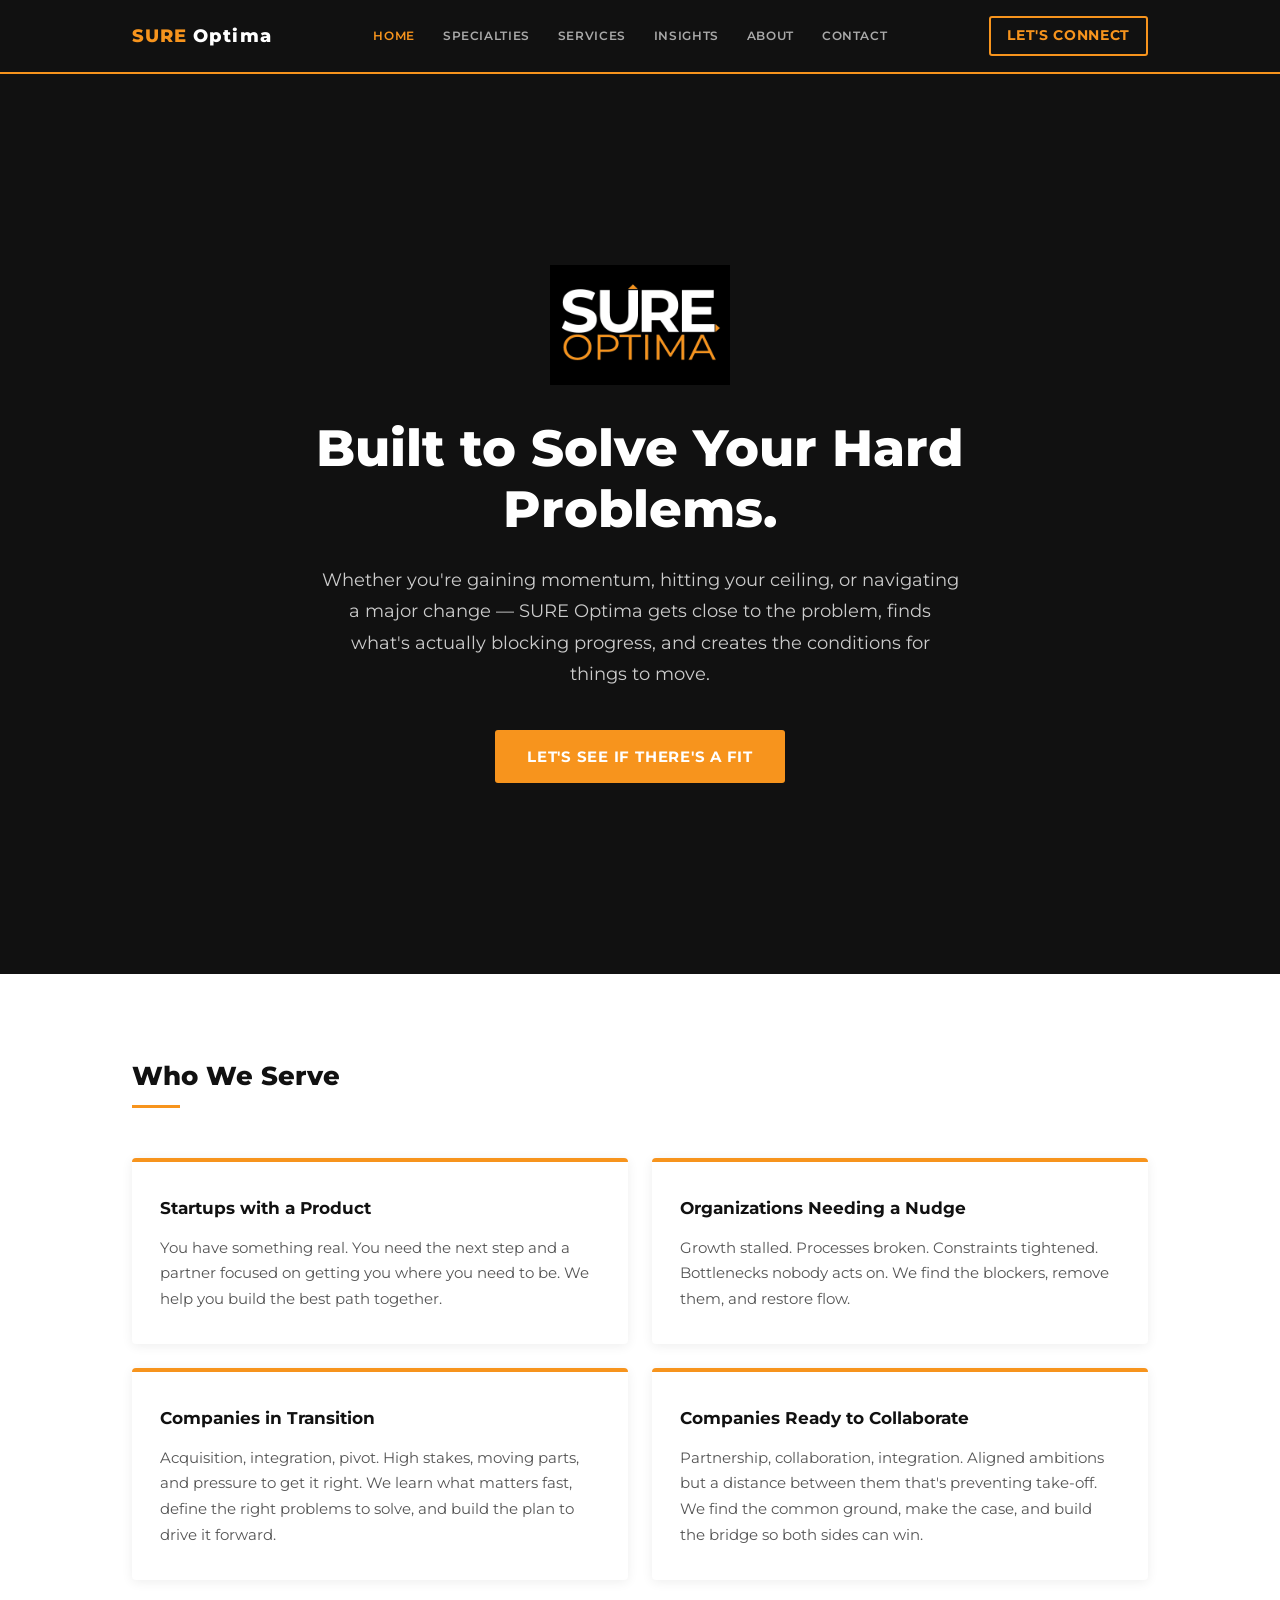
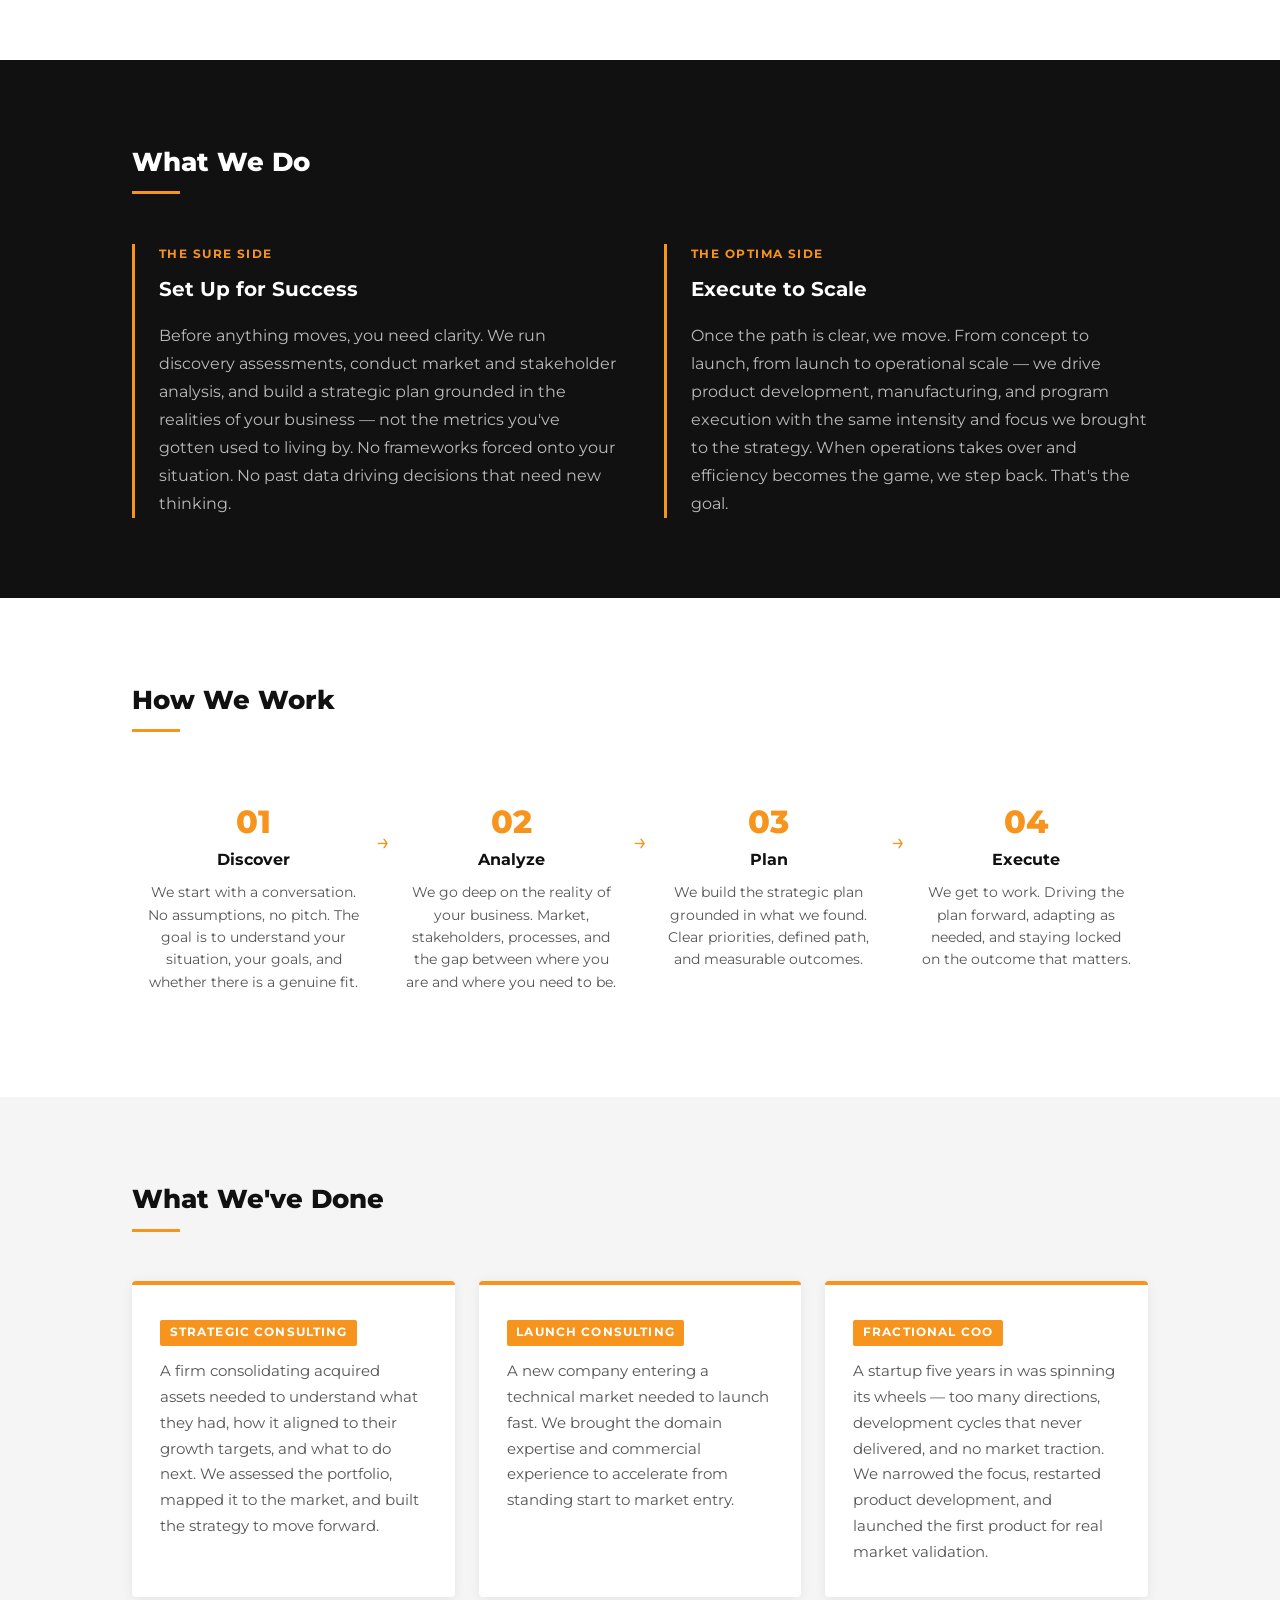
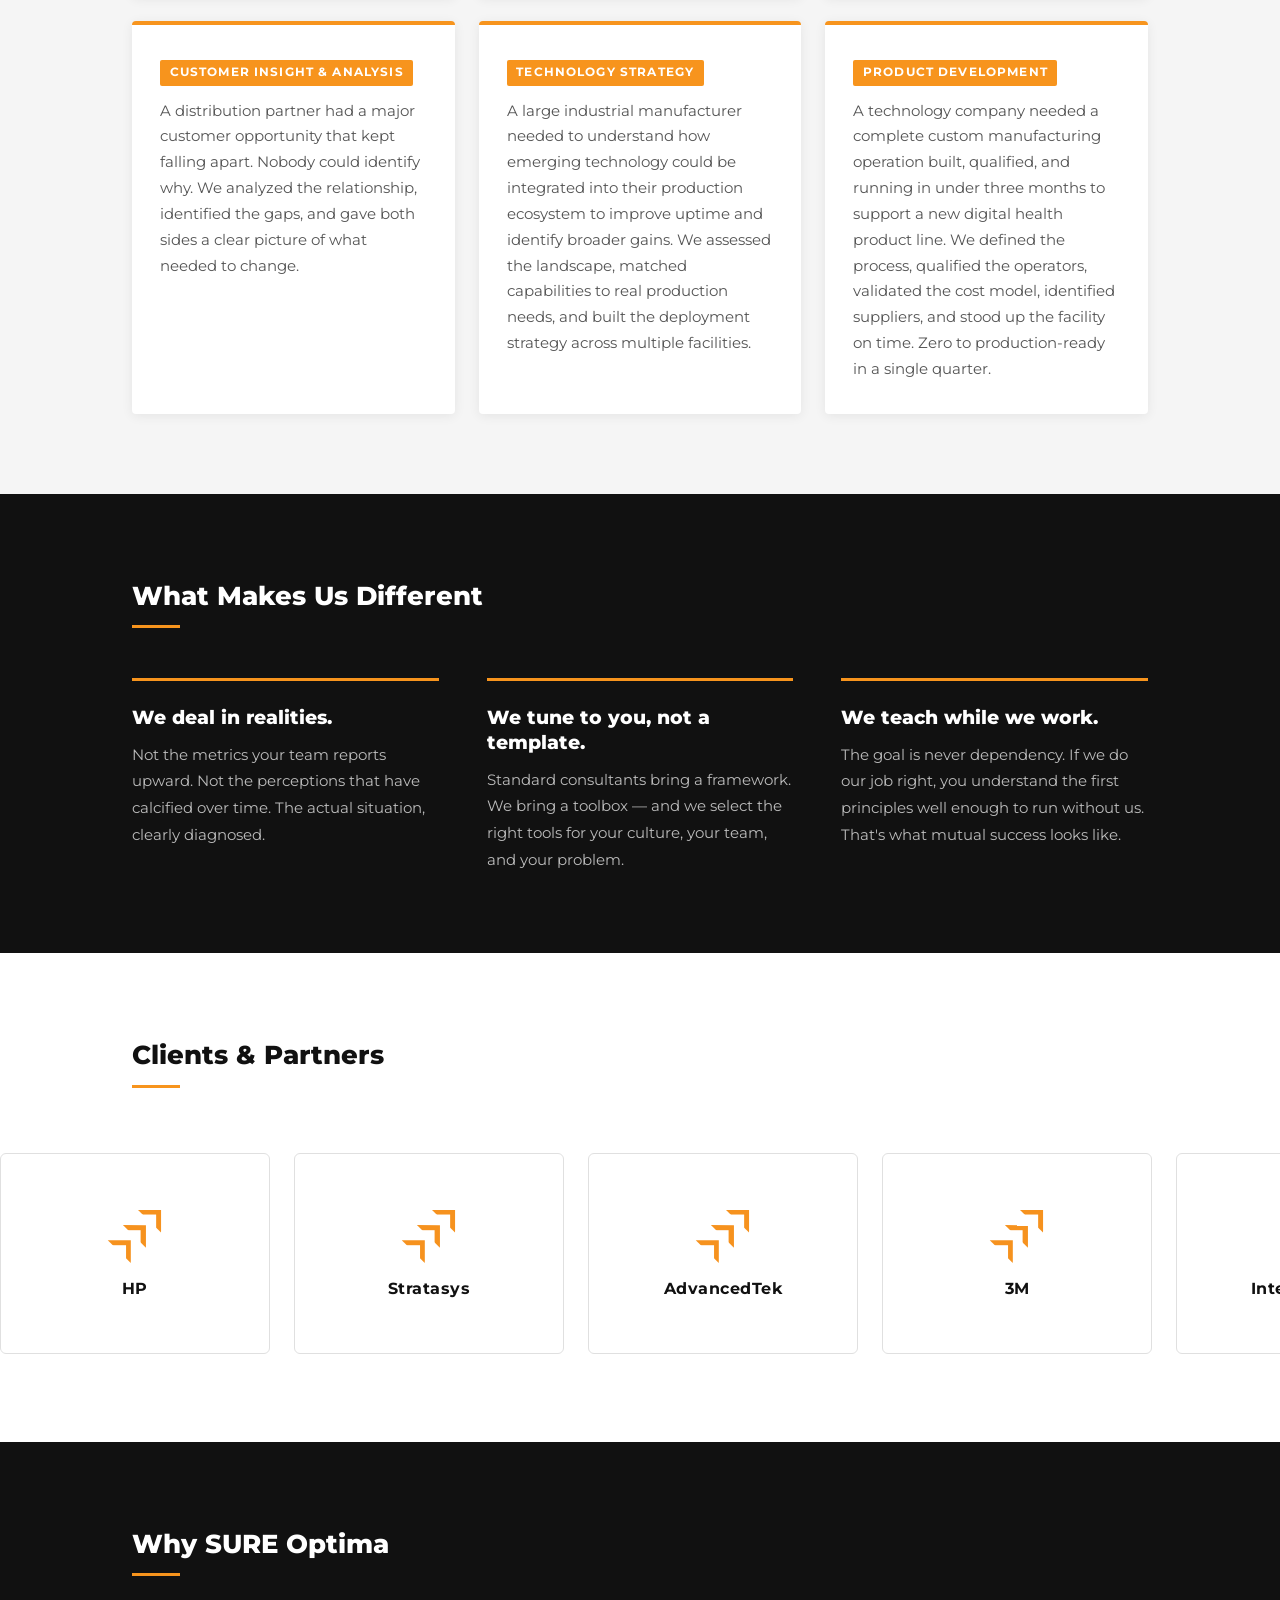
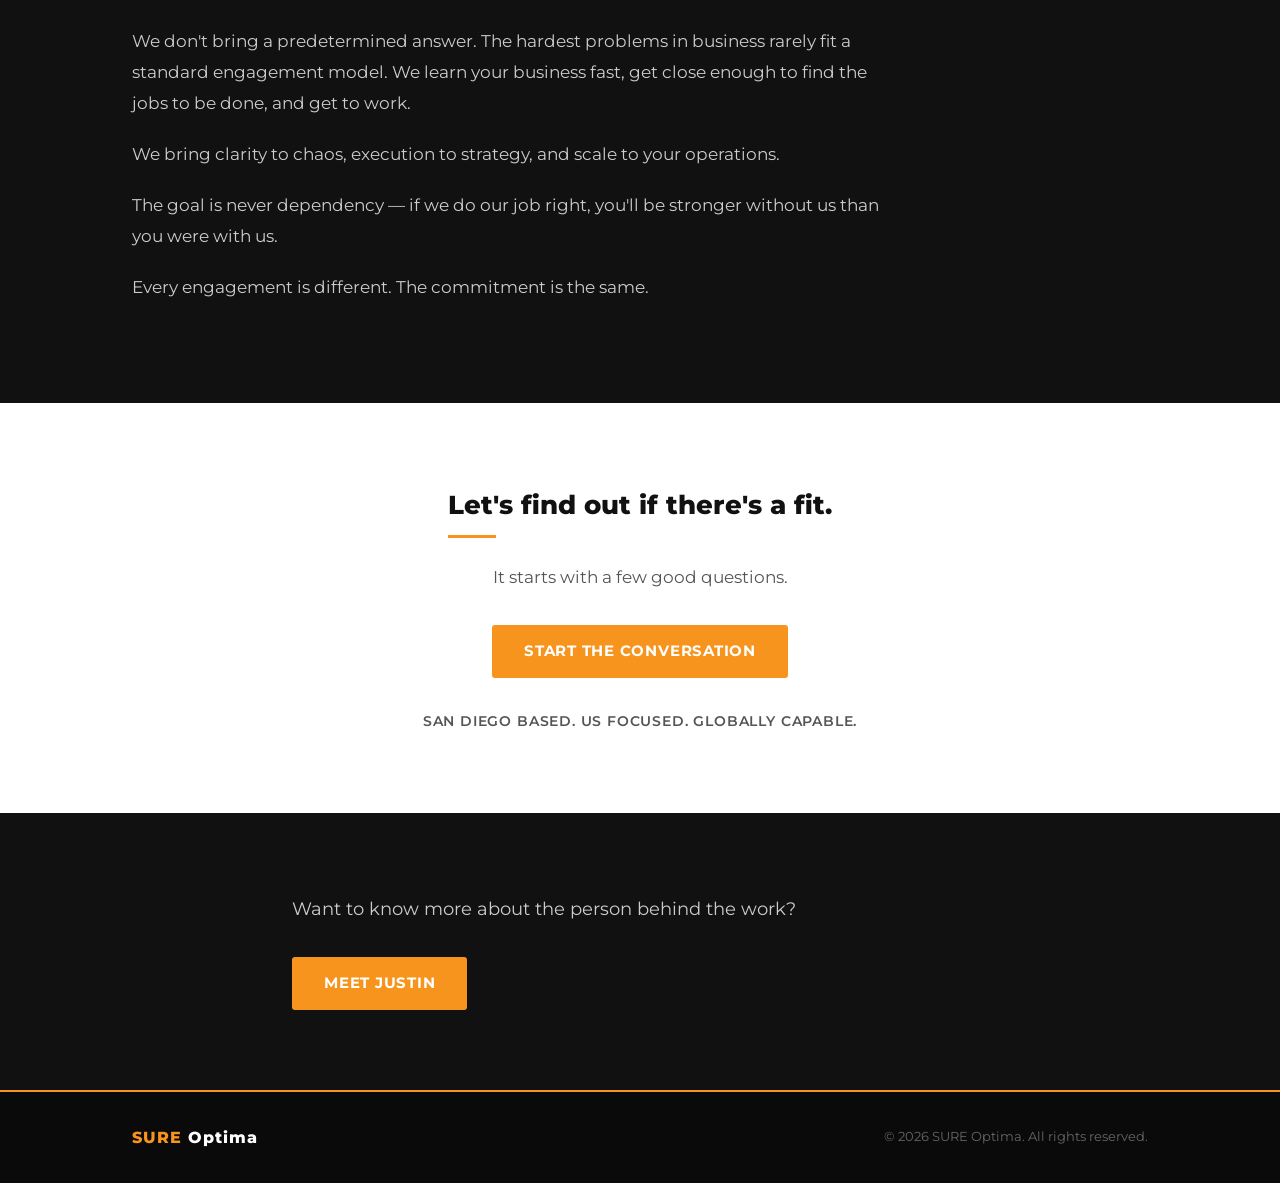
==== index.html @ fd70854a "Rebuild homepage with new nine section structure. Co-Authored-By: Claude Sonnet 4.6 <noreply@anthrop" ====
<!DOCTYPE html>
<html lang="en">
<head>
  <meta charset="UTF-8">
  <meta name="viewport" content="width=device-width, initial-scale=1.0">
  <title>SURE Optima | Product Development, Manufacturing, Technology &amp; Commercialization Consultant — San Diego</title>
  <meta name="description" content="SURE Optima partners with startups, growing businesses, and companies in transition to move from clarity to execution and from execution to scale. San Diego based, globally capable.">
  <link rel="canonical" href="https://sureoptima.com/">
  <meta property="og:title" content="SURE Optima | Product Development, Manufacturing, Technology &amp; Commercialization Consultant — San Diego">
  <meta property="og:description" content="SURE Optima partners with startups, growing businesses, and companies in transition to move from clarity to execution and from execution to scale. San Diego based, globally capable.">
  <meta property="og:image" content="https://sureoptima.com/SURE_Optima_Logo_Black_Background_2x3.png">
  <meta property="og:image:width" content="900">
  <meta property="og:image:height" content="675">
  <meta property="og:type" content="website">
  <meta property="og:url" content="https://sureoptima.com/">
  <meta property="og:site_name" content="SURE Optima">
  <link rel="preconnect" href="https://fonts.googleapis.com">
  <link rel="preconnect" href="https://fonts.gstatic.com" crossorigin>
  <link href="https://fonts.googleapis.com/css2?family=Montserrat:ital,wght@0,400;0,600;0,700;0,800;1,400&display=swap" rel="stylesheet">
  <link rel="stylesheet" href="styles.css">
  <script type="application/ld+json">
  {
    "@context": "https://schema.org",
    "@type": "LocalBusiness",
    "name": "SURE Optima",
    "description": "Product Development, Manufacturing, Technology, and Commercialization Consultant",
    "url": "https://sureoptima.com",
    "address": {
      "@type": "PostalAddress",
      "addressLocality": "San Diego",
      "addressRegion": "CA",
      "addressCountry": "US"
    },
    "founder": {
      "@type": "Person",
      "name": "Justin Swartz"
    },
    "areaServed": "United States"
  }
  </script>
</head>
<body>

  <!-- Nav -->
  <nav>
    <div class="nav-inner">
      <a href="index.html" class="nav-brand"><span class="brand-sure">SURE</span> Optima</a>
      <div class="nav-links">
        <a href="index.html" class="nav-link active">Home</a>
        <a href="specialties.html" class="nav-link">Specialties</a>
        <a href="services.html" class="nav-link">Services</a>
        <a href="insights.html" class="nav-link">Insights</a>
        <a href="about.html" class="nav-link">About</a>
        <a href="contact.html" class="nav-link">Contact</a>
      </div>
      <a href="contact.html" class="nav-cta">Let's Connect</a>
    </div>
  </nav>

  <!-- §1 Hero -->
  <section class="hero">
    <div class="container hero-inner">
      <img src="SURE_Optima_Logo_Black_Background_2x3.png" alt="SURE Optima" class="hero-logo">
      <h1>Built to Solve Your Hard Problems.</h1>
      <p class="hero-sub">Whether you're gaining momentum, hitting your ceiling, or navigating a major change — SURE Optima gets close to the problem, finds what's actually blocking progress, and creates the conditions for things to move.</p>
      <a href="contact.html" class="btn">Let's See If There's a Fit</a>
    </div>
  </section>

  <main>

    <!-- §2 Who We Serve -->
    <section id="who-we-serve" class="section-white">
      <div class="container">
        <h2 class="section-title">Who We Serve</h2>
        <div class="cards">

          <div class="card">
            <h3>Startups with a Product</h3>
            <p>You have something real. You need the next step and a partner focused on getting you where you need to be. We help you build the best path together.</p>
          </div>

          <div class="card">
            <h3>Organizations Needing a Nudge</h3>
            <p>Growth stalled. Processes broken. Constraints tightened. Bottlenecks nobody acts on. We find the blockers, remove them, and restore flow.</p>
          </div>

          <div class="card">
            <h3>Companies in Transition</h3>
            <p>Acquisition, integration, pivot. High stakes, moving parts, and pressure to get it right. We learn what matters fast, define the right problems to solve, and build the plan to drive it forward.</p>
          </div>

          <div class="card">
            <h3>Companies Ready to Collaborate</h3>
            <p>Partnership, collaboration, integration. Aligned ambitions but a distance between them that's preventing take-off. We find the common ground, make the case, and build the bridge so both sides can win.</p>
          </div>

        </div>
      </div>
    </section>

    <!-- §3 What We Do -->
    <section id="what-we-do" class="section-dark">
      <div class="container">
        <h2 class="section-title light">What We Do</h2>
        <div class="two-col">

          <div class="what-block">
            <span class="what-label">The SURE Side</span>
            <h3>Set Up for Success</h3>
            <p>Before anything moves, you need clarity. We run discovery assessments, conduct market and stakeholder analysis, and build a strategic plan grounded in the realities of your business — not the metrics you've gotten used to living by. No frameworks forced onto your situation. No past data driving decisions that need new thinking.</p>
          </div>

          <div class="what-block">
            <span class="what-label">The Optima Side</span>
            <h3>Execute to Scale</h3>
            <p>Once the path is clear, we move. From concept to launch, from launch to operational scale — we drive product development, manufacturing, and program execution with the same intensity and focus we brought to the strategy. When operations takes over and efficiency becomes the game, we step back. That's the goal.</p>
          </div>

        </div>
      </div>
    </section>

    <!-- §4 How We Work -->
    <section id="how-we-work" class="section-white">
      <div class="container">
        <h2 class="section-title">How We Work</h2>
        <div class="steps">

          <div class="step">
            <div class="step-number">01</div>
            <h3>Discover</h3>
            <p>We start with a conversation. No assumptions, no pitch. The goal is to understand your situation, your goals, and whether there is a genuine fit.</p>
          </div>

          <div class="step-arrow">&#8594;</div>

          <div class="step">
            <div class="step-number">02</div>
            <h3>Analyze</h3>
            <p>We go deep on the reality of your business. Market, stakeholders, processes, and the gap between where you are and where you need to be.</p>
          </div>

          <div class="step-arrow">&#8594;</div>

          <div class="step">
            <div class="step-number">03</div>
            <h3>Plan</h3>
            <p>We build the strategic plan grounded in what we found. Clear priorities, defined path, and measurable outcomes.</p>
          </div>

          <div class="step-arrow">&#8594;</div>

          <div class="step">
            <div class="step-number">04</div>
            <h3>Execute</h3>
            <p>We get to work. Driving the plan forward, adapting as needed, and staying locked on the outcome that matters.</p>
          </div>

        </div>
      </div>
    </section>

    <!-- §5 What We've Done -->
    <section id="what-weve-done" class="section-gray">
      <div class="container">
        <h2 class="section-title">What We've Done</h2>
        <div class="cards cards-3col">

          <div class="card">
            <span class="card-label">Strategic Consulting</span>
            <p>A firm consolidating acquired assets needed to understand what they had, how it aligned to their growth targets, and what to do next. We assessed the portfolio, mapped it to the market, and built the strategy to move forward.</p>
          </div>

          <div class="card">
            <span class="card-label">Launch Consulting</span>
            <p>A new company entering a technical market needed to launch fast. We brought the domain expertise and commercial experience to accelerate from standing start to market entry.</p>
          </div>

          <div class="card">
            <span class="card-label">Fractional COO</span>
            <p>A startup five years in was spinning its wheels — too many directions, development cycles that never delivered, and no market traction. We narrowed the focus, restarted product development, and launched the first product for real market validation.</p>
          </div>

          <div class="card">
            <span class="card-label">Customer Insight &amp; Analysis</span>
            <p>A distribution partner had a major customer opportunity that kept falling apart. Nobody could identify why. We analyzed the relationship, identified the gaps, and gave both sides a clear picture of what needed to change.</p>
          </div>

          <div class="card">
            <span class="card-label">Technology Strategy</span>
            <p>A large industrial manufacturer needed to understand how emerging technology could be integrated into their production ecosystem to improve uptime and identify broader gains. We assessed the landscape, matched capabilities to real production needs, and built the deployment strategy across multiple facilities.</p>
          </div>

          <div class="card">
            <span class="card-label">Product Development</span>
            <p>A technology company needed a complete custom manufacturing operation built, qualified, and running in under three months to support a new digital health product line. We defined the process, qualified the operators, validated the cost model, identified suppliers, and stood up the facility on time. Zero to production-ready in a single quarter.</p>
          </div>

        </div>
      </div>
    </section>

    <!-- §6 What Makes Us Different -->
    <section id="different" class="section-dark">
      <div class="container">
        <h2 class="section-title light">What Makes Us Different</h2>
        <div class="diff-blocks">

          <div class="diff-block">
            <h3>We deal in realities.</h3>
            <p>Not the metrics your team reports upward. Not the perceptions that have calcified over time. The actual situation, clearly diagnosed.</p>
          </div>

          <div class="diff-block">
            <h3>We tune to you, not a template.</h3>
            <p>Standard consultants bring a framework. We bring a toolbox — and we select the right tools for your culture, your team, and your problem.</p>
          </div>

          <div class="diff-block">
            <h3>We teach while we work.</h3>
            <p>The goal is never dependency. If we do our job right, you understand the first principles well enough to run without us. That's what mutual success looks like.</p>
          </div>

        </div>
      </div>
    </section>

    <!-- §7 Clients & Partners -->
    <section id="clients" class="section-white">
      <div class="container">
        <h2 class="section-title">Clients &amp; Partners</h2>
      </div>
      <div class="carousel-wrapper">
        <div class="carousel-track">

          <!-- Set 1 -->
          <div class="carousel-card">
            <img src="arrows.svg" alt="SURE Optima Chevron Icon Mark" class="carousel-arrows">
            <span class="carousel-name">HP</span>
          </div>
          <div class="carousel-card">
            <img src="arrows.svg" alt="SURE Optima Chevron Icon Mark" class="carousel-arrows">
            <span class="carousel-name">Stratasys</span>
          </div>
          <div class="carousel-card">
            <img src="arrows.svg" alt="SURE Optima Chevron Icon Mark" class="carousel-arrows">
            <span class="carousel-name">AdvancedTek</span>
          </div>
          <div class="carousel-card">
            <img src="arrows.svg" alt="SURE Optima Chevron Icon Mark" class="carousel-arrows">
            <span class="carousel-name">3M</span>
          </div>
          <div class="carousel-card">
            <img src="arrows.svg" alt="SURE Optima Chevron Icon Mark" class="carousel-arrows">
            <span class="carousel-name">Intek Plastics</span>
          </div>
          <div class="carousel-card">
            <img src="arrows.svg" alt="SURE Optima Chevron Icon Mark" class="carousel-arrows">
            <span class="carousel-name">Pipebell Fitness</span>
          </div>
          <div class="carousel-card">
            <img src="arrows.svg" alt="SURE Optima Chevron Icon Mark" class="carousel-arrows">
            <span class="carousel-name">Eastern Additive Solutions</span>
          </div>
          <div class="carousel-card">
            <img src="arrows.svg" alt="SURE Optima Chevron Icon Mark" class="carousel-arrows">
            <span class="carousel-name">Icarus Medical</span>
          </div>
          <div class="carousel-card">
            <img src="arrows.svg" alt="SURE Optima Chevron Icon Mark" class="carousel-arrows">
            <span class="carousel-name">Obvious Innovations</span>
          </div>

          <!-- Set 2 — duplicate for seamless loop -->
          <div class="carousel-card">
            <img src="arrows.svg" alt="SURE Optima Chevron Icon Mark" class="carousel-arrows">
            <span class="carousel-name">HP</span>
          </div>
          <div class="carousel-card">
            <img src="arrows.svg" alt="SURE Optima Chevron Icon Mark" class="carousel-arrows">
            <span class="carousel-name">Stratasys</span>
          </div>
          <div class="carousel-card">
            <img src="arrows.svg" alt="SURE Optima Chevron Icon Mark" class="carousel-arrows">
            <span class="carousel-name">AdvancedTek</span>
          </div>
          <div class="carousel-card">
            <img src="arrows.svg" alt="SURE Optima Chevron Icon Mark" class="carousel-arrows">
            <span class="carousel-name">3M</span>
          </div>
          <div class="carousel-card">
            <img src="arrows.svg" alt="SURE Optima Chevron Icon Mark" class="carousel-arrows">
            <span class="carousel-name">Intek Plastics</span>
          </div>
          <div class="carousel-card">
            <img src="arrows.svg" alt="SURE Optima Chevron Icon Mark" class="carousel-arrows">
            <span class="carousel-name">Pipebell Fitness</span>
          </div>
          <div class="carousel-card">
            <img src="arrows.svg" alt="SURE Optima Chevron Icon Mark" class="carousel-arrows">
            <span class="carousel-name">Eastern Additive Solutions</span>
          </div>
          <div class="carousel-card">
            <img src="arrows.svg" alt="SURE Optima Chevron Icon Mark" class="carousel-arrows">
            <span class="carousel-name">Icarus Medical</span>
          </div>
          <div class="carousel-card">
            <img src="arrows.svg" alt="SURE Optima Chevron Icon Mark" class="carousel-arrows">
            <span class="carousel-name">Obvious Innovations</span>
          </div>

        </div>
      </div>
    </section>

    <!-- §8 Why SURE Optima -->
    <section class="section-dark">
      <div class="container">
        <div class="about-inner">
          <h2 class="section-title light">Why SURE Optima</h2>
          <div class="why-body">
            <p>We don't bring a predetermined answer. The hardest problems in business rarely fit a standard engagement model. We learn your business fast, get close enough to find the jobs to be done, and get to work.</p>
            <p>We bring clarity to chaos, execution to strategy, and scale to your operations.</p>
            <p>The goal is never dependency — if we do our job right, you'll be stronger without us than you were with us.</p>
            <p>Every engagement is different. The commitment is the same.</p>
          </div>
        </div>
      </div>
    </section>

    <!-- §9 Let's See If There's a Fit -->
    <section id="contact" class="section-white">
      <div class="container" style="text-align: center; max-width: 640px;">
        <h2 class="section-title" style="display: inline-block;">Let's find out if there's a fit.</h2>
        <p style="font-size: 1.05rem; color: var(--gray-text); margin-top: -1.5rem; margin-bottom: 2rem; line-height: 1.75;">It starts with a few good questions.</p>
        <a href="contact.html" class="btn">Start the Conversation</a>
        <p class="location-note" style="margin-top: 2rem;">San Diego based. US focused. Globally capable.</p>
      </div>
    </section>

    <!-- About Teaser -->
    <section class="section-about">
      <div class="container about-inner">
        <p class="about-teaser">Want to know more about the person behind the work?</p>
        <a href="about.html" class="btn">Meet Justin</a>
      </div>
    </section>

  </main>

  <!-- Footer -->
  <footer>
    <div class="container footer-inner">
      <span class="footer-brand"><span class="brand-sure">SURE</span> Optima</span>
      <p class="copyright">&copy; 2026 SURE Optima. All rights reserved.</p>
    </div>
  </footer>

</body>
</html>
---- styles.css ----
/* ── Reset & Base ── */

*, *::before, *::after {
  box-sizing: border-box;
  margin: 0;
  padding: 0;
}

:root {
  --orange: #f7941d;
  --black: #111111;
  --white: #ffffff;
  --gray-light: #f5f5f5;
  --gray-mid: #e0e0e0;
  --gray-text: #555555;
}

html {
  scroll-behavior: smooth;
}

body {
  font-family: "Montserrat", sans-serif;
  color: var(--black);
  background: var(--white);
  line-height: 1.7;
  font-size: 1rem;
}

.container {
  max-width: 1080px;
  margin: 0 auto;
  padding: 0 2rem;
}

/* ── Nav ── */

nav {
  position: sticky;
  top: 0;
  z-index: 100;
  background: var(--black);
  border-bottom: 2px solid var(--orange);
}

.nav-inner {
  max-width: 1080px;
  margin: 0 auto;
  padding: 1rem 2rem;
  display: flex;
  align-items: center;
  justify-content: space-between;
}

.nav-brand {
  color: var(--white);
  font-weight: 800;
  font-size: 1.1rem;
  letter-spacing: 0.06em;
  text-decoration: none;
}

.brand-sure {
  color: var(--orange);
}

.nav-links {
  display: flex;
  gap: 0.25rem;
  align-items: center;
}

.nav-link {
  color: #aaaaaa;
  font-size: 0.78rem;
  font-weight: 600;
  letter-spacing: 0.05em;
  text-decoration: none;
  text-transform: uppercase;
  padding: 0.4rem 0.75rem;
  border-radius: 3px;
  transition: color 0.2s;
}

.nav-link:hover,
.nav-link.active {
  color: var(--orange);
}

.nav-cta {
  color: var(--orange);
  font-weight: 700;
  font-size: 0.85rem;
  letter-spacing: 0.05em;
  text-decoration: none;
  text-transform: uppercase;
  border: 2px solid var(--orange);
  padding: 0.4rem 1rem;
  border-radius: 3px;
  transition: background 0.2s, color 0.2s;
}

.nav-cta:hover {
  background: var(--orange);
  color: var(--white);
}

/* ── Buttons ── */

.btn {
  display: inline-block;
  background: var(--orange);
  color: var(--white);
  font-family: "Montserrat", sans-serif;
  font-weight: 700;
  font-size: 0.95rem;
  letter-spacing: 0.05em;
  text-transform: uppercase;
  text-decoration: none;
  padding: 0.85rem 2rem;
  border: none;
  border-radius: 3px;
  cursor: pointer;
  transition: background 0.2s, transform 0.15s;
}

.btn:hover {
  background: #e07f10;
  transform: translateY(-1px);
}

/* ── Section helpers ── */

.section-title {
  font-size: 1.6rem;
  font-weight: 800;
  margin-bottom: 2.5rem;
  position: relative;
  padding-bottom: 0.6rem;
}

.section-title::after {
  content: "";
  display: block;
  width: 48px;
  height: 3px;
  background: var(--orange);
  margin-top: 0.5rem;
}

.section-title.light {
  color: var(--white);
}

.section-light {
  padding: 5rem 0;
  background: var(--white);
}

.section-light:nth-of-type(even) {
  background: var(--gray-light);
}

.section-dark {
  padding: 5rem 0;
  background: var(--black);
  color: var(--white);
}

/* ── §1 Hero ── */

.hero {
  background: var(--black);
  color: var(--white);
  min-height: 100vh;
  display: flex;
  align-items: center;
  text-align: center;
  padding: 5rem 0;
}

.hero-inner {
  max-width: 780px;
}

.hero-logo {
  display: block;
  width: 180px;
  height: auto;
  margin: 0 auto 2rem;
}

.tagline {
  font-size: 0.85rem;
  font-weight: 700;
  letter-spacing: 0.14em;
  text-transform: uppercase;
  color: var(--orange);
  margin-bottom: 1.25rem;
}

.hero h1 {
  font-size: clamp(2rem, 5vw, 3.2rem);
  font-weight: 800;
  line-height: 1.2;
  margin-bottom: 1.5rem;
}

.hero-sub {
  font-size: 1.1rem;
  color: #cccccc;
  max-width: 640px;
  margin: 0 auto 2.5rem;
  line-height: 1.8;
}

/* ── §2 Who We Serve ── */

.cards {
  display: grid;
  grid-template-columns: repeat(2, 1fr);
  gap: 1.5rem;
}

.card {
  background: var(--white);
  border-top: 4px solid var(--orange);
  padding: 2rem 1.75rem;
  border-radius: 4px;
  box-shadow: 0 2px 12px rgba(0,0,0,0.07);
}

.section-light:nth-of-type(even) .card {
  background: var(--white);
}

.card h3 {
  font-size: 1.05rem;
  font-weight: 700;
  margin-bottom: 0.75rem;
  color: var(--black);
}

.card p {
  font-size: 0.95rem;
  color: var(--gray-text);
  line-height: 1.7;
}

/* ── §3 What We Do ── */

.two-col {
  display: grid;
  grid-template-columns: repeat(auto-fit, minmax(300px, 1fr));
  gap: 3rem;
}

.what-block {
  border-left: 3px solid var(--orange);
  padding-left: 1.5rem;
}

.what-label {
  display: block;
  font-size: 0.75rem;
  font-weight: 700;
  letter-spacing: 0.12em;
  text-transform: uppercase;
  color: var(--orange);
  margin-bottom: 0.5rem;
}

.what-block h3 {
  font-size: 1.25rem;
  font-weight: 700;
  color: var(--white);
  margin-bottom: 1rem;
}

.what-block p {
  font-size: 0.97rem;
  color: #bbbbbb;
  line-height: 1.8;
}

/* ── §4 How We Work ── */

.steps {
  display: flex;
  align-items: flex-start;
  gap: 0;
  flex-wrap: wrap;
}

.step {
  flex: 1 1 160px;
  text-align: center;
  padding: 1.5rem 1rem;
}

.step-number {
  font-size: 2rem;
  font-weight: 800;
  color: var(--orange);
  line-height: 1;
  margin-bottom: 0.5rem;
}

.step h3 {
  font-size: 1rem;
  font-weight: 700;
  margin-bottom: 0.5rem;
  color: var(--black);
}

.step p {
  font-size: 0.875rem;
  color: var(--gray-text);
  line-height: 1.6;
}

.step-arrow {
  display: flex;
  align-items: center;
  justify-content: center;
  font-size: 1.5rem;
  color: var(--orange);
  padding-top: 2.5rem;
  flex-shrink: 0;
}

/* ── §5 What Makes Us Different ── */

.differentiators {
  display: flex;
  flex-direction: column;
  gap: 2.5rem;
  max-width: 760px;
}

.diff-item {
  display: flex;
  gap: 1.5rem;
  align-items: flex-start;
}

.diff-accent {
  flex-shrink: 0;
  width: 4px;
  height: 100%;
  min-height: 80px;
  background: var(--orange);
  border-radius: 2px;
}

.diff-item h3 {
  font-size: 1.05rem;
  font-weight: 700;
  color: var(--white);
  margin-bottom: 0.4rem;
}

.diff-item p {
  font-size: 0.95rem;
  color: #bbbbbb;
  line-height: 1.7;
}

/* ── What Makes Us Different 3-col blocks ── */

.diff-blocks {
  display: grid;
  grid-template-columns: repeat(3, 1fr);
  gap: 3rem;
}

.diff-block {
  border-top: 3px solid var(--orange);
  padding-top: 1.5rem;
}

.diff-block h3 {
  font-size: 1.2rem;
  font-weight: 800;
  color: var(--white);
  margin-bottom: 0.75rem;
  line-height: 1.3;
}

.diff-block p {
  font-size: 0.95rem;
  color: #bbbbbb;
  line-height: 1.75;
}

/* ── §6 Evidence ── */

.placeholder-evidence {
  border: 2px dashed var(--gray-mid);
  border-radius: 6px;
  padding: 4rem 2rem;
  text-align: center;
  color: #999999;
  font-size: 0.95rem;
  font-style: italic;
  background: var(--gray-light);
}

/* ── §7 About ── */

.section-about {
  padding: 5rem 0;
  background: var(--black);
  color: var(--white);
}

.about-inner {
  max-width: 760px;
}

.about-text p {
  font-size: 1.05rem;
  color: #cccccc;
  line-height: 1.85;
  margin-bottom: 1.25rem;
}

/* ── Why SURE Optima body text ── */

.why-body p {
  font-size: 1.05rem;
  color: #cccccc;
  line-height: 1.85;
  margin-bottom: 1.25rem;
}

/* ── §8 Contact ── */

.contact-inner {
  max-width: 680px;
}

.contact-form {
  display: flex;
  flex-direction: column;
  gap: 1.25rem;
  margin-top: 0.5rem;
}

.form-row {
  display: grid;
  grid-template-columns: 1fr 1fr;
  gap: 1.25rem;
}

.form-group {
  display: flex;
  flex-direction: column;
  gap: 0.4rem;
}

.form-group label {
  font-size: 0.82rem;
  font-weight: 700;
  letter-spacing: 0.06em;
  text-transform: uppercase;
  color: var(--black);
}

.form-group input,
.form-group textarea {
  font-family: "Montserrat", sans-serif;
  font-size: 0.95rem;
  color: var(--black);
  background: var(--white);
  border: 1.5px solid var(--gray-mid);
  border-radius: 3px;
  padding: 0.7rem 0.9rem;
  transition: border-color 0.2s;
  outline: none;
  width: 100%;
}

.form-group input::placeholder,
.form-group textarea::placeholder {
  color: #aaaaaa;
}

.form-group input:focus,
.form-group textarea:focus {
  border-color: var(--orange);
}

.form-group textarea {
  resize: vertical;
}

.form-success {
  padding: 2.5rem 2rem;
  background: var(--gray-light);
  border-left: 4px solid var(--orange);
  border-radius: 0 4px 4px 0;
}

.form-success p {
  font-size: 1.05rem;
  font-weight: 600;
  color: var(--black);
}

.location-note {
  margin-top: 1.75rem;
  font-size: 0.85rem;
  font-weight: 600;
  letter-spacing: 0.06em;
  color: var(--gray-text);
  text-transform: uppercase;
}

/* ── §6 Clients & Partners Carousel ── */

.carousel-wrapper {
  overflow: hidden;
  width: 100%;
  padding: 1rem 0 0.5rem;
  cursor: default;
}

.carousel-wrapper:hover .carousel-track {
  animation-play-state: paused;
}

.carousel-track {
  display: flex;
  gap: 1.5rem;
  width: max-content;
  animation: carousel-scroll 89s linear infinite;
}

@keyframes carousel-scroll {
  0%   { transform: translateX(0); }
  100% { transform: translateX(-50%); }
}

.carousel-card {
  display: flex;
  flex-direction: column;
  align-items: center;
  justify-content: center;
  gap: 0.75rem;
  background: var(--white);
  border: 1.5px solid var(--gray-mid);
  border-radius: 6px;
  padding: 3.25rem 2.5rem;
  min-width: 270px;
  flex-shrink: 0;
  transition: border-color 0.2s, box-shadow 0.2s;
}

.carousel-card:hover {
  border-color: var(--orange);
  box-shadow: 0 4px 16px rgba(247, 148, 29, 0.12);
}

.carousel-arrows {
  display: block;
  width: 60px;
  height: auto;
}

.carousel-name {
  font-size: 1rem;
  font-weight: 700;
  color: var(--black);
  letter-spacing: 0.03em;
  text-align: center;
  white-space: normal;
  line-height: 1.4;
}

/* ── Body text (light-section paragraphs) ── */

.body-text p {
  font-size: 1.05rem;
  color: var(--gray-text);
  line-height: 1.85;
  margin-bottom: 1.25rem;
}

/* ── Card italic closing line ── */

.card-closing {
  font-style: italic;
  font-size: 0.88rem;
  color: var(--orange) !important;
  line-height: 1.65;
}

/* ── Value card layout (equal height, anchored footer) ── */

.cards-value {
  grid-auto-rows: 440px;
}

.cards-value .card {
  display: flex;
  flex-direction: column;
}

.card-top {
  flex: 1;
  overflow: hidden;
}

.card-bottom {
  flex-shrink: 0;
  border-top: 1px solid var(--gray-mid);
  padding-top: 1rem;
  margin-top: 1.25rem;
}

.cards-value .card h3 {
  font-size: 1.25rem;
  font-weight: 800;
  letter-spacing: 0.01em;
  margin-bottom: 1rem;
  color: var(--black);
}

/* ── About teaser paragraph ── */

.about-teaser {
  font-size: 1.1rem;
  color: #cccccc;
  line-height: 1.8;
  margin-bottom: 2rem;
}

/* ── Sub-page header ── */

.page-header {
  background: var(--black);
  color: var(--white);
  padding: 4rem 0 3.5rem;
  text-align: center;
}

.page-header .tagline {
  font-size: 0.85rem;
  font-weight: 700;
  letter-spacing: 0.14em;
  text-transform: uppercase;
  color: var(--orange);
  margin-bottom: 1rem;
}

.page-header h1 {
  font-size: clamp(1.8rem, 4vw, 2.8rem);
  font-weight: 800;
  color: var(--white);
  line-height: 1.2;
}

/* ── Section intro paragraph ── */

.section-intro {
  font-size: 1rem;
  color: var(--gray-text);
  max-width: 700px;
  line-height: 1.75;
  margin-top: -1.5rem;
  margin-bottom: 2.5rem;
}

.section-dark .section-intro {
  color: #bbbbbb;
}

/* ── 3-column card grid ── */

.cards-3col {
  grid-template-columns: repeat(3, 1fr);
}

/* ── White background section (explicit, avoids nth-of-type) ── */

.section-white {
  padding: 5rem 0;
  background: var(--white);
}

/* ── Gray background section ── */

.section-gray {
  padding: 5rem 0;
  background: var(--gray-light);
}

/* ── Compact sections (TL;DR page) ── */

.section-dark.section-compact,
.section-light.section-compact,
.section-gray.section-compact,
.section-white.section-compact {
  padding: 2.5rem 0;
}

/* ── TL;DR page body text ── */

.tldr-intro {
  font-size: 1.05rem;
  color: #cccccc;
  line-height: 1.8;
}

.tldr-close {
  font-size: 1.05rem;
  color: #cccccc;
  line-height: 1.8;
  margin-bottom: 1.25rem;
}

.tldr-close--emphasis {
  font-weight: 700;
  color: var(--white);
  margin-bottom: 2rem;
}

/* ── Content type label (solid orange — published content) ── */

.card-label {
  display: inline-block;
  font-size: 0.72rem;
  font-weight: 700;
  letter-spacing: 0.1em;
  text-transform: uppercase;
  color: var(--white);
  background: var(--orange);
  padding: 0.2rem 0.6rem;
  border-radius: 2px;
  margin-bottom: 0.75rem;
}

/* ── Card links section (separator + links) ── */

.card-links {
  border-top: 1px solid var(--gray-mid);
  margin-top: 1.25rem;
  padding-top: 1rem;
  display: flex;
  flex-direction: column;
  gap: 0.5rem;
}

.card-link {
  font-style: italic;
  font-size: 0.88rem;
  font-weight: 600;
  color: var(--orange);
  text-decoration: none;
  transition: opacity 0.2s;
}

.card-link:hover {
  opacity: 0.7;
}

/* ── Card subtitle line ── */

.card-subtitle {
  font-size: 0.88rem;
  font-style: italic;
  color: var(--gray-text);
  line-height: 1.5;
  margin-bottom: 0.75rem;
}

/* ── Coming Soon badge ── */

.card-badge {
  display: inline-block;
  font-size: 0.72rem;
  font-weight: 700;
  letter-spacing: 0.1em;
  text-transform: uppercase;
  color: var(--orange);
  border: 1.5px solid var(--orange);
  padding: 0.2rem 0.6rem;
  border-radius: 2px;
  margin-bottom: 0.75rem;
}

/* ── Reading list author line ── */

.reading-author {
  font-size: 0.78rem;
  font-weight: 700;
  color: var(--orange);
  text-transform: uppercase;
  letter-spacing: 0.06em;
  margin-bottom: 0.4rem;
}

/* ── What to Expect items ── */

.expectation-list {
  display: flex;
  flex-direction: column;
  gap: 2.5rem;
  max-width: 760px;
}

.expectation-item {
  display: flex;
  gap: 1.5rem;
  align-items: flex-start;
}

.expectation-item h3 {
  font-size: 1.05rem;
  font-weight: 700;
  color: var(--black);
  margin-bottom: 0.4rem;
}

.expectation-item p {
  font-size: 0.95rem;
  color: var(--gray-text);
  line-height: 1.7;
}

/* ── Footer ── */

footer {
  background: #0a0a0a;
  border-top: 2px solid var(--orange);
  padding: 2rem;
}

.footer-inner {
  display: flex;
  align-items: center;
  justify-content: space-between;
  flex-wrap: wrap;
  gap: 0.5rem;
}

.footer-brand {
  font-weight: 800;
  font-size: 1rem;
  letter-spacing: 0.06em;
  color: var(--white);
}

.copyright {
  font-size: 0.8rem;
  color: #666666;
}

/* ── Mobile ── */

@media (max-width: 760px) {
  .nav-inner {
    flex-wrap: wrap;
    gap: 0.5rem;
    padding: 0.75rem 1.5rem;
  }

  .nav-links {
    width: 100%;
    order: 3;
    justify-content: flex-start;
    flex-wrap: wrap;
  }

  .nav-cta {
    order: 2;
  }

  .nav-link {
    font-size: 0.72rem;
    padding: 0.3rem 0.6rem;
  }
}

@media (max-width: 680px) {
  .cards {
    grid-template-columns: 1fr;
  }

  .cards-3col {
    grid-template-columns: 1fr;
  }

  .cards-value {
    grid-auto-rows: auto;
  }

  .hero {
    padding: 5rem 0 4rem;
  }

  .hero h1 {
    font-size: 1.9rem;
  }

  .hero-logo {
    width: 130px;
  }

  .diff-blocks {
    grid-template-columns: 1fr;
  }

  .form-row {
    grid-template-columns: 1fr;
  }

  .steps {
    flex-direction: column;
    align-items: stretch;
  }

  .step-arrow {
    transform: rotate(90deg);
    padding: 0;
    height: 2rem;
  }

  .two-col {
    gap: 2rem;
  }

  .footer-inner {
    flex-direction: column;
    text-align: center;
  }

  .section-title {
    font-size: 1.35rem;
  }
}
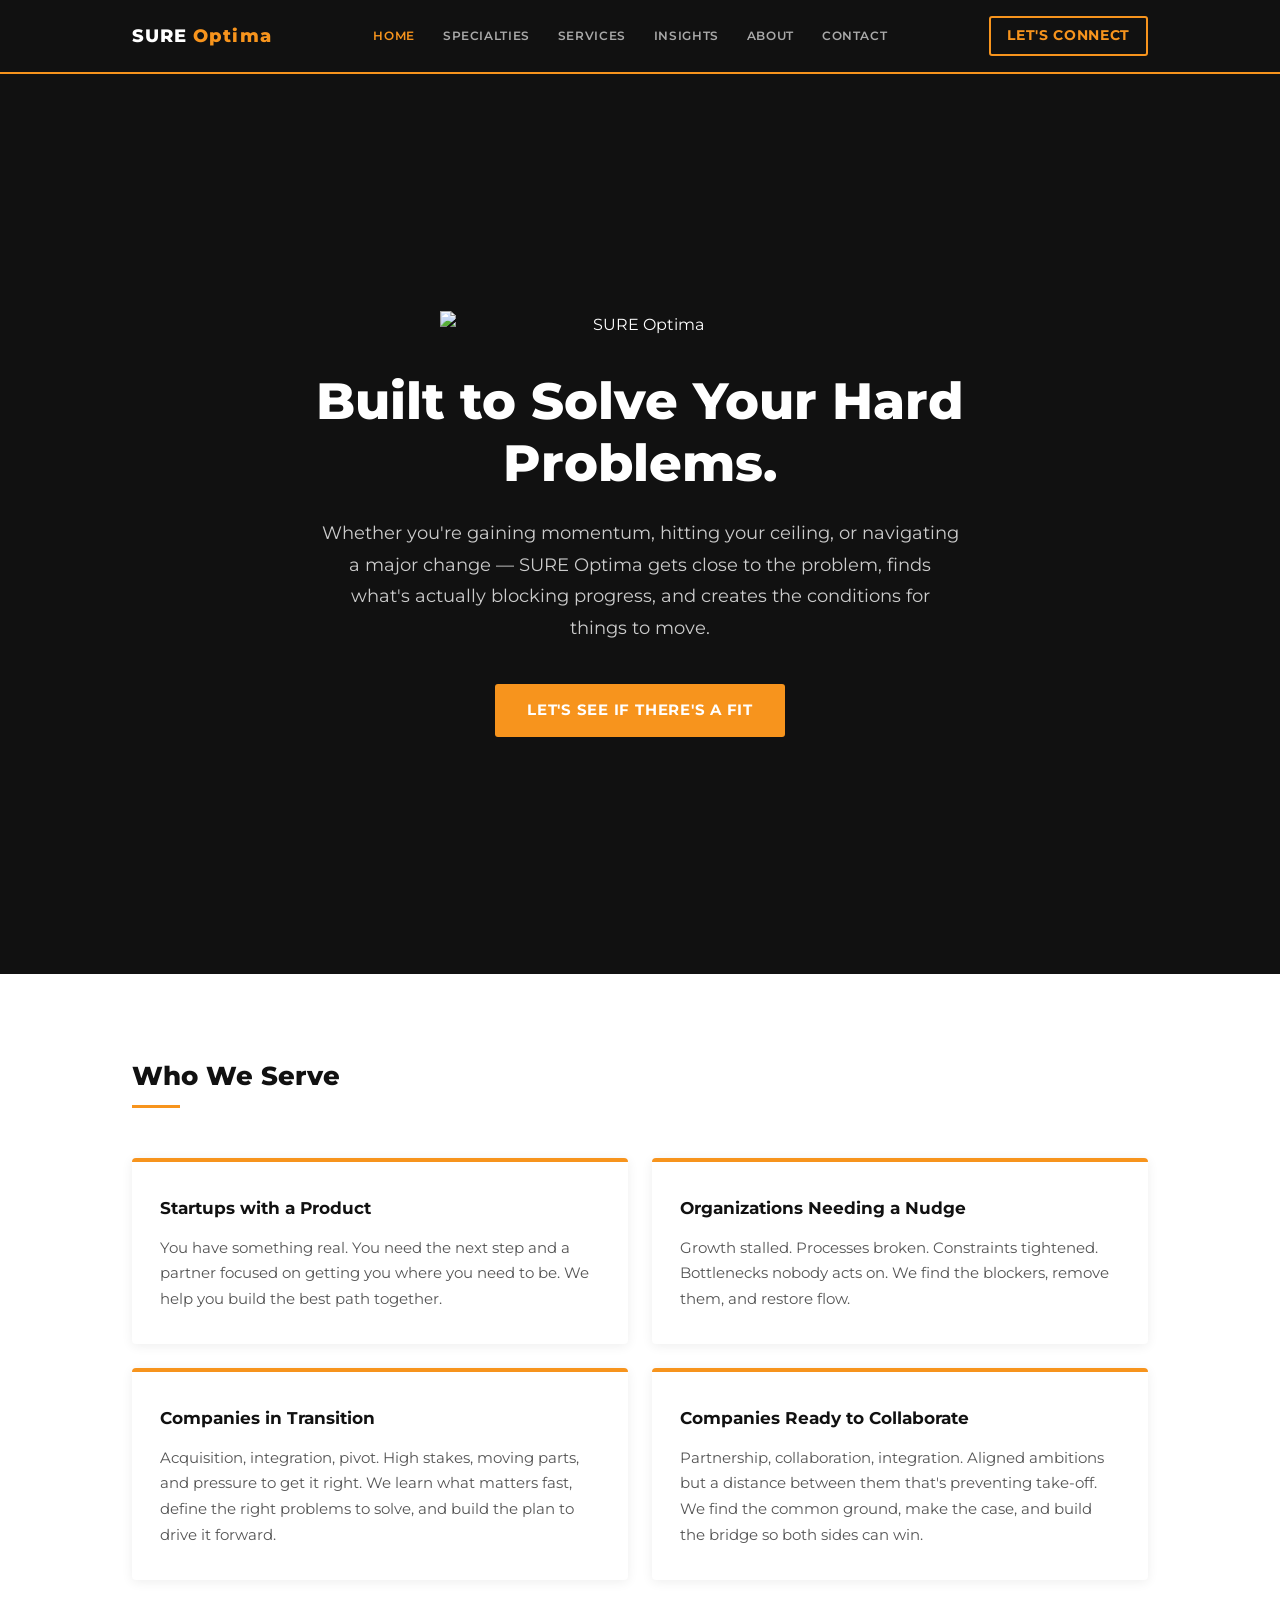
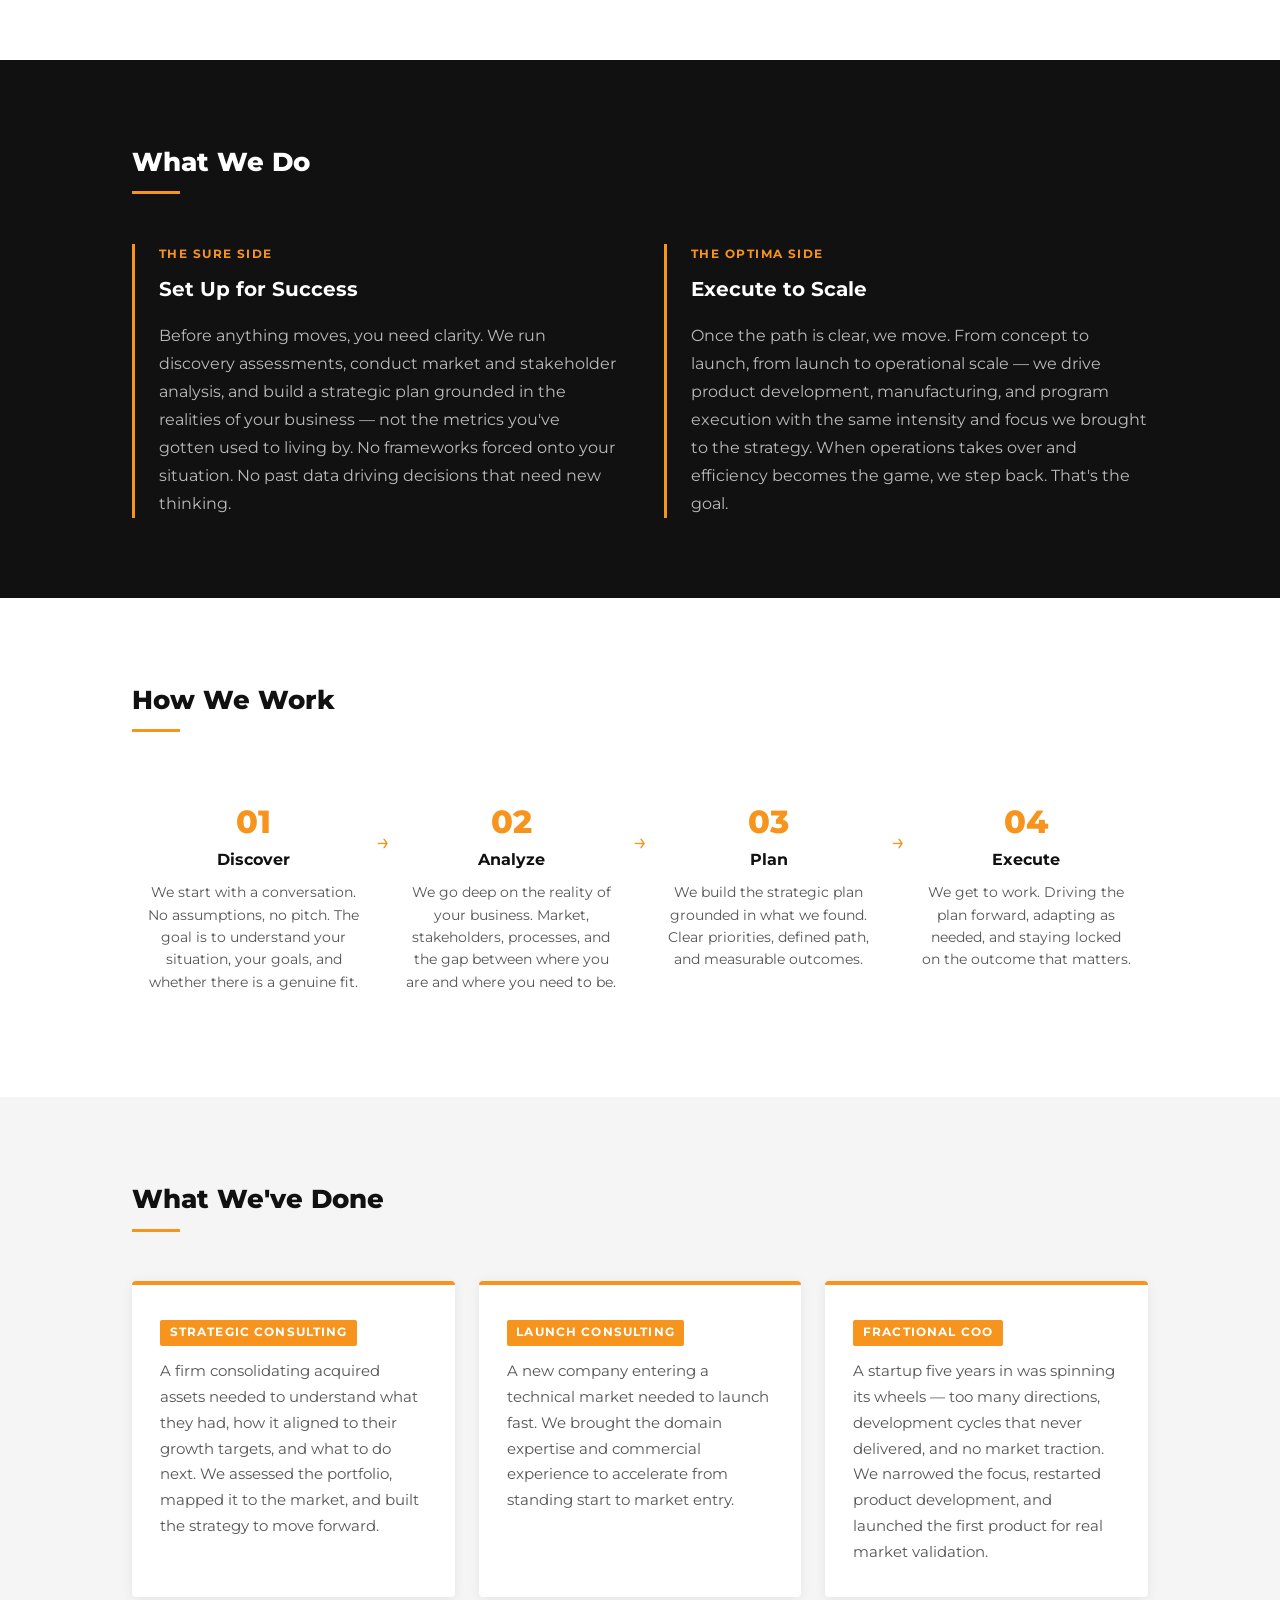
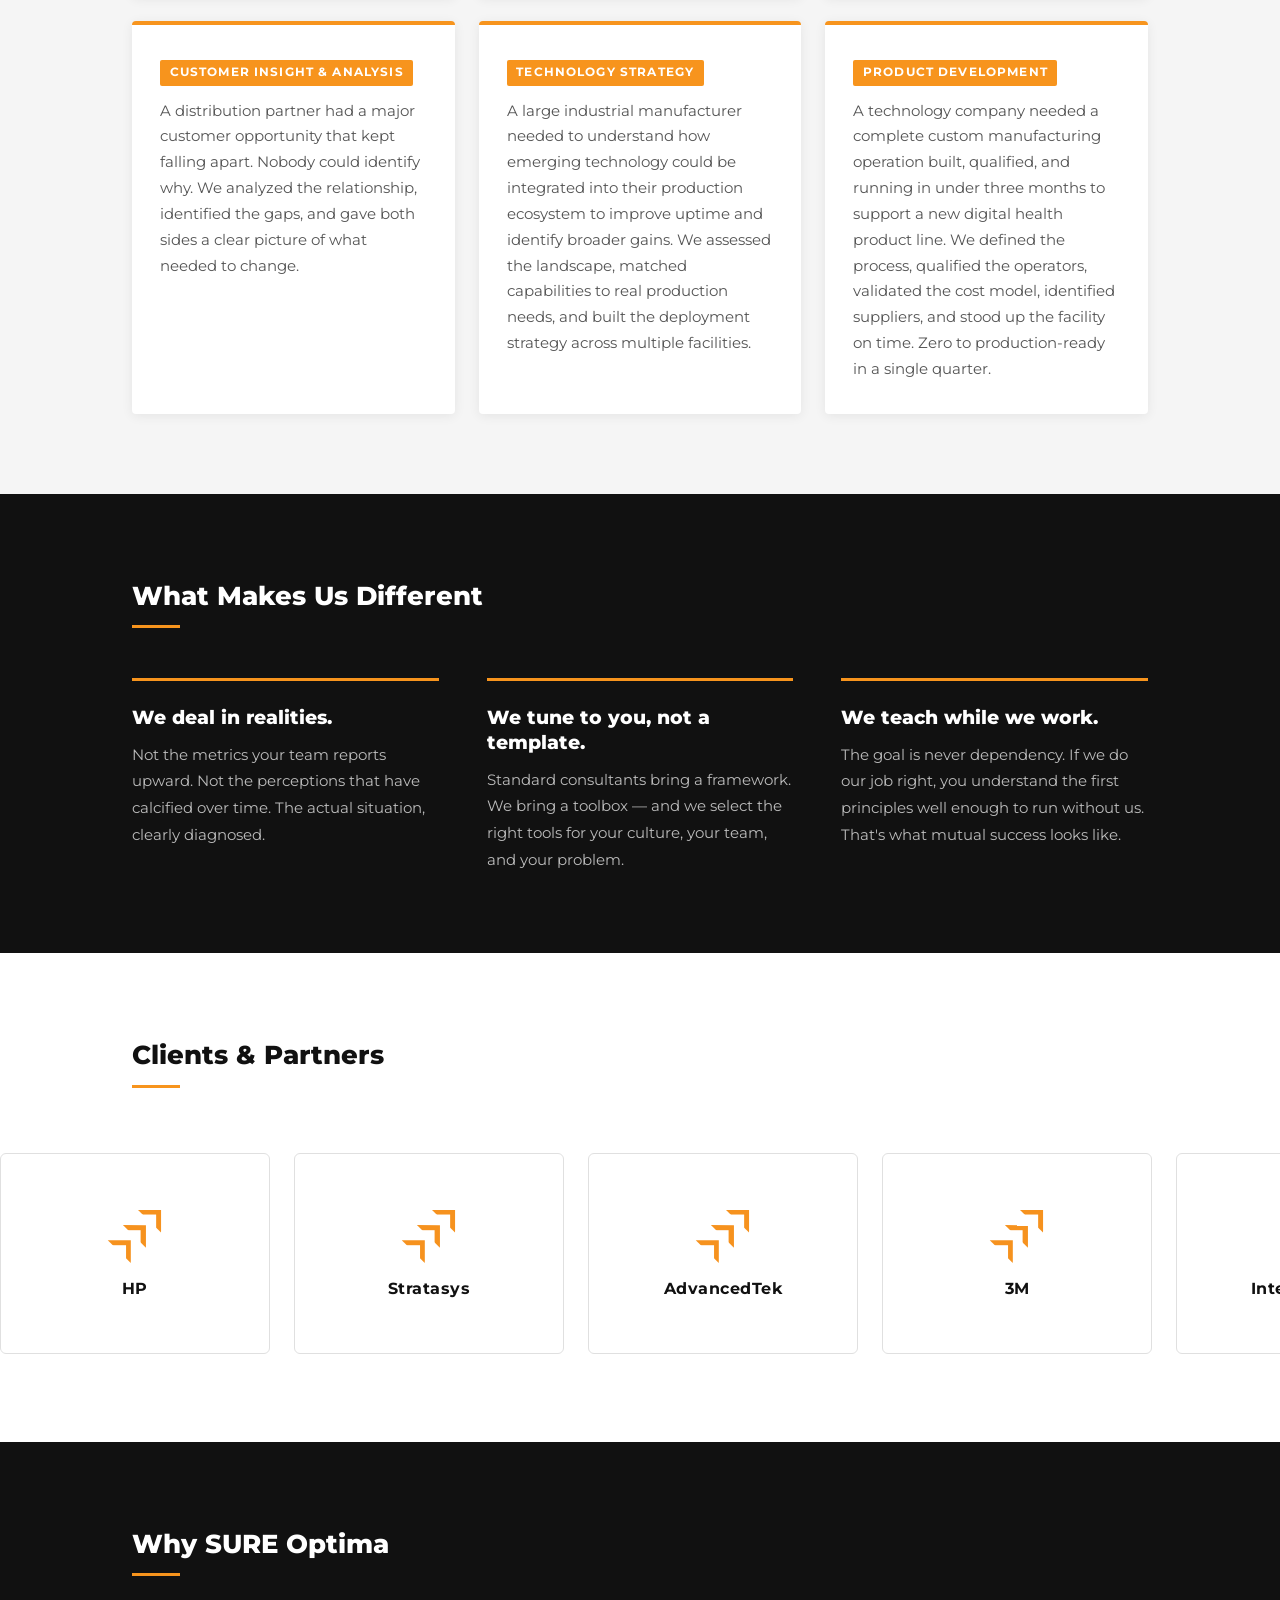
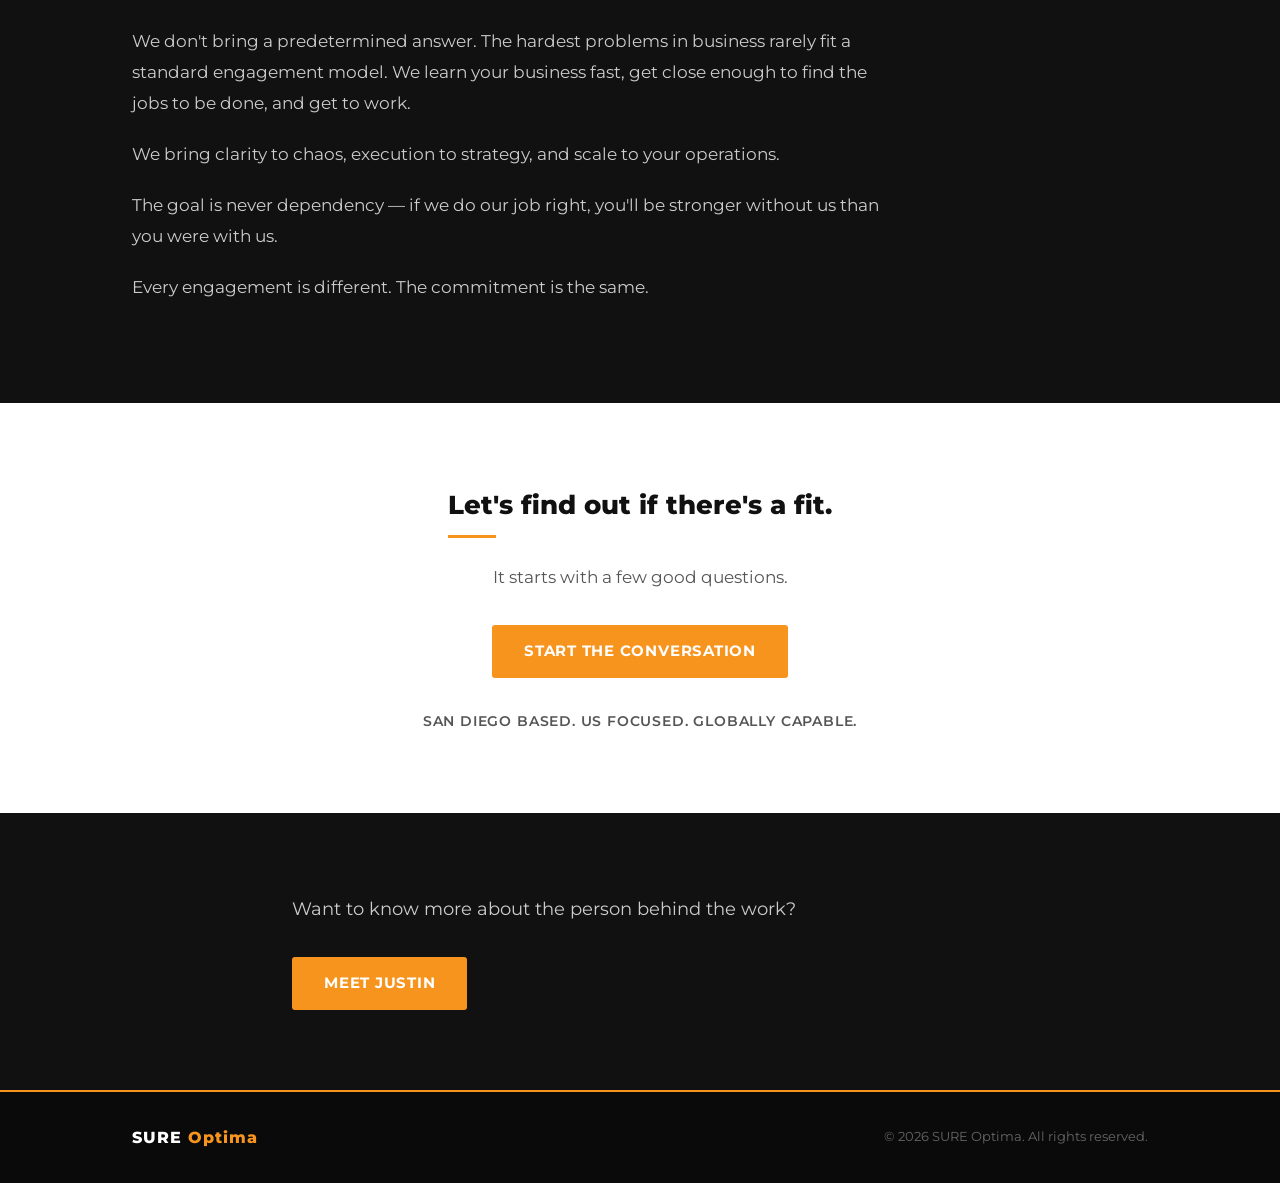
==== commit 92b29af5: "Update header and footer logo so SURE is white and Optima is orange. Co-Authored-By: Claude Sonnet 4" ====
--- a/index.html
+++ b/index.html
@@ -44,7 +44,7 @@
   <!-- Nav -->
   <nav>
     <div class="nav-inner">
-      <a href="index.html" class="nav-brand"><span class="brand-sure">SURE</span> Optima</a>
+      <a href="index.html" class="nav-brand"><span class="brand-sure">SURE</span> <span class="optima">Optima</span> </a>
       <div class="nav-links">
         <a href="index.html" class="nav-link active">Home</a>
         <a href="specialties.html" class="nav-link">Specialties</a>
@@ -60,7 +60,7 @@
   <!-- §1 Hero -->
   <section class="hero">
     <div class="container hero-inner">
-      <img src="SURE_Optima_Logo_Black_Background_2x3.png" alt="SURE Optima" class="hero-logo">
+      <img src="SURE_Optima_Logo_No_Background_2x3.png" alt="SURE Optima" class="hero-logo">
       <h1>Built to Solve Your Hard Problems.</h1>
       <p class="hero-sub">Whether you're gaining momentum, hitting your ceiling, or navigating a major change — SURE Optima gets close to the problem, finds what's actually blocking progress, and creates the conditions for things to move.</p>
       <a href="contact.html" class="btn">Let's See If There's a Fit</a>
@@ -352,7 +352,7 @@
   <!-- Footer -->
   <footer>
     <div class="container footer-inner">
-      <span class="footer-brand"><span class="brand-sure">SURE</span> Optima</span>
+      <span class="footer-brand"><span class="brand-sure">SURE</span> <span class="optima">Optima</span></span>
       <p class="copyright">&copy; 2026 SURE Optima. All rights reserved.</p>
     </div>
   </footer>
--- a/styles.css
+++ b/styles.css
@@ -61,7 +61,15 @@
 }
 
 .brand-sure {
-  color: var(--orange);
+  color: var(--white);
+}
+
+.optima {
+  color: var(--orange);
+}
+
+.optima { 
+  color: var(--orange); 
 }
 
 .nav-links {
@@ -185,7 +193,7 @@
 
 .hero-logo {
   display: block;
-  width: 180px;
+  width: 400px;
   height: auto;
   margin: 0 auto 2rem;
 }
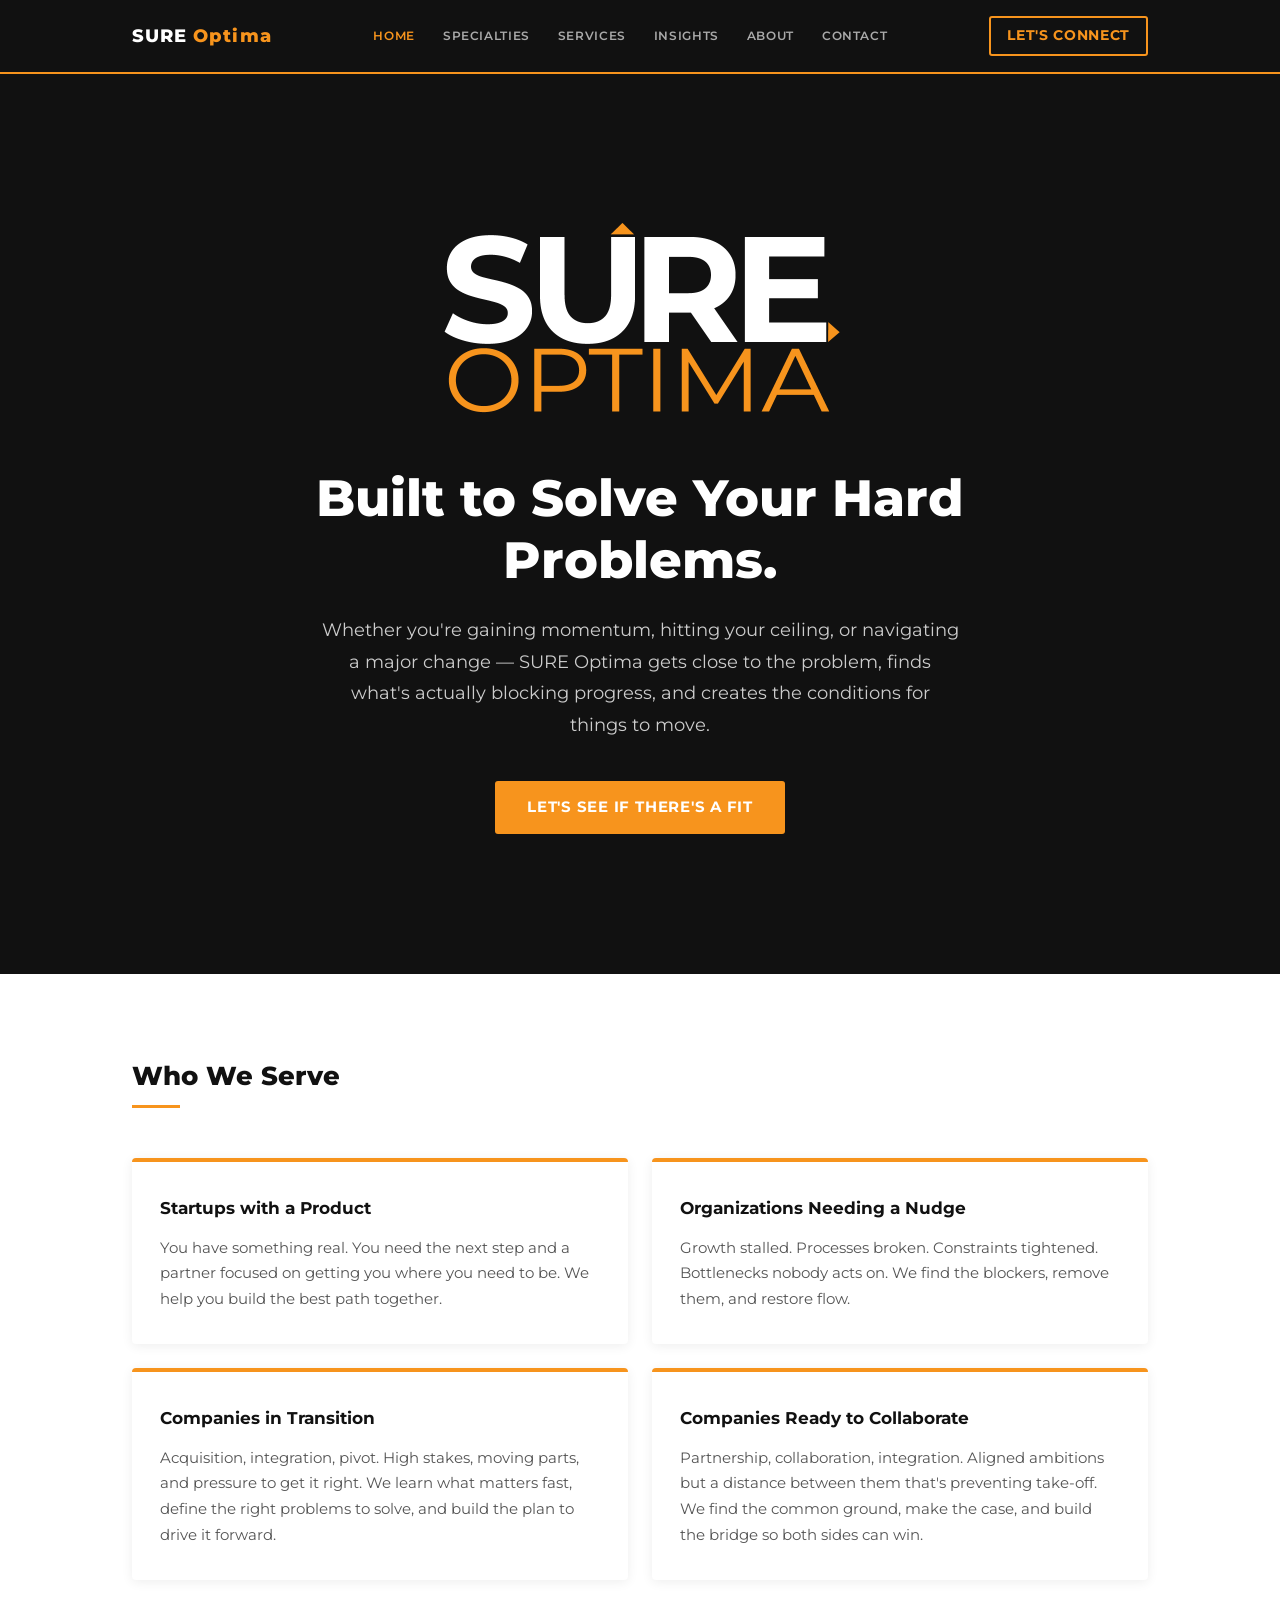
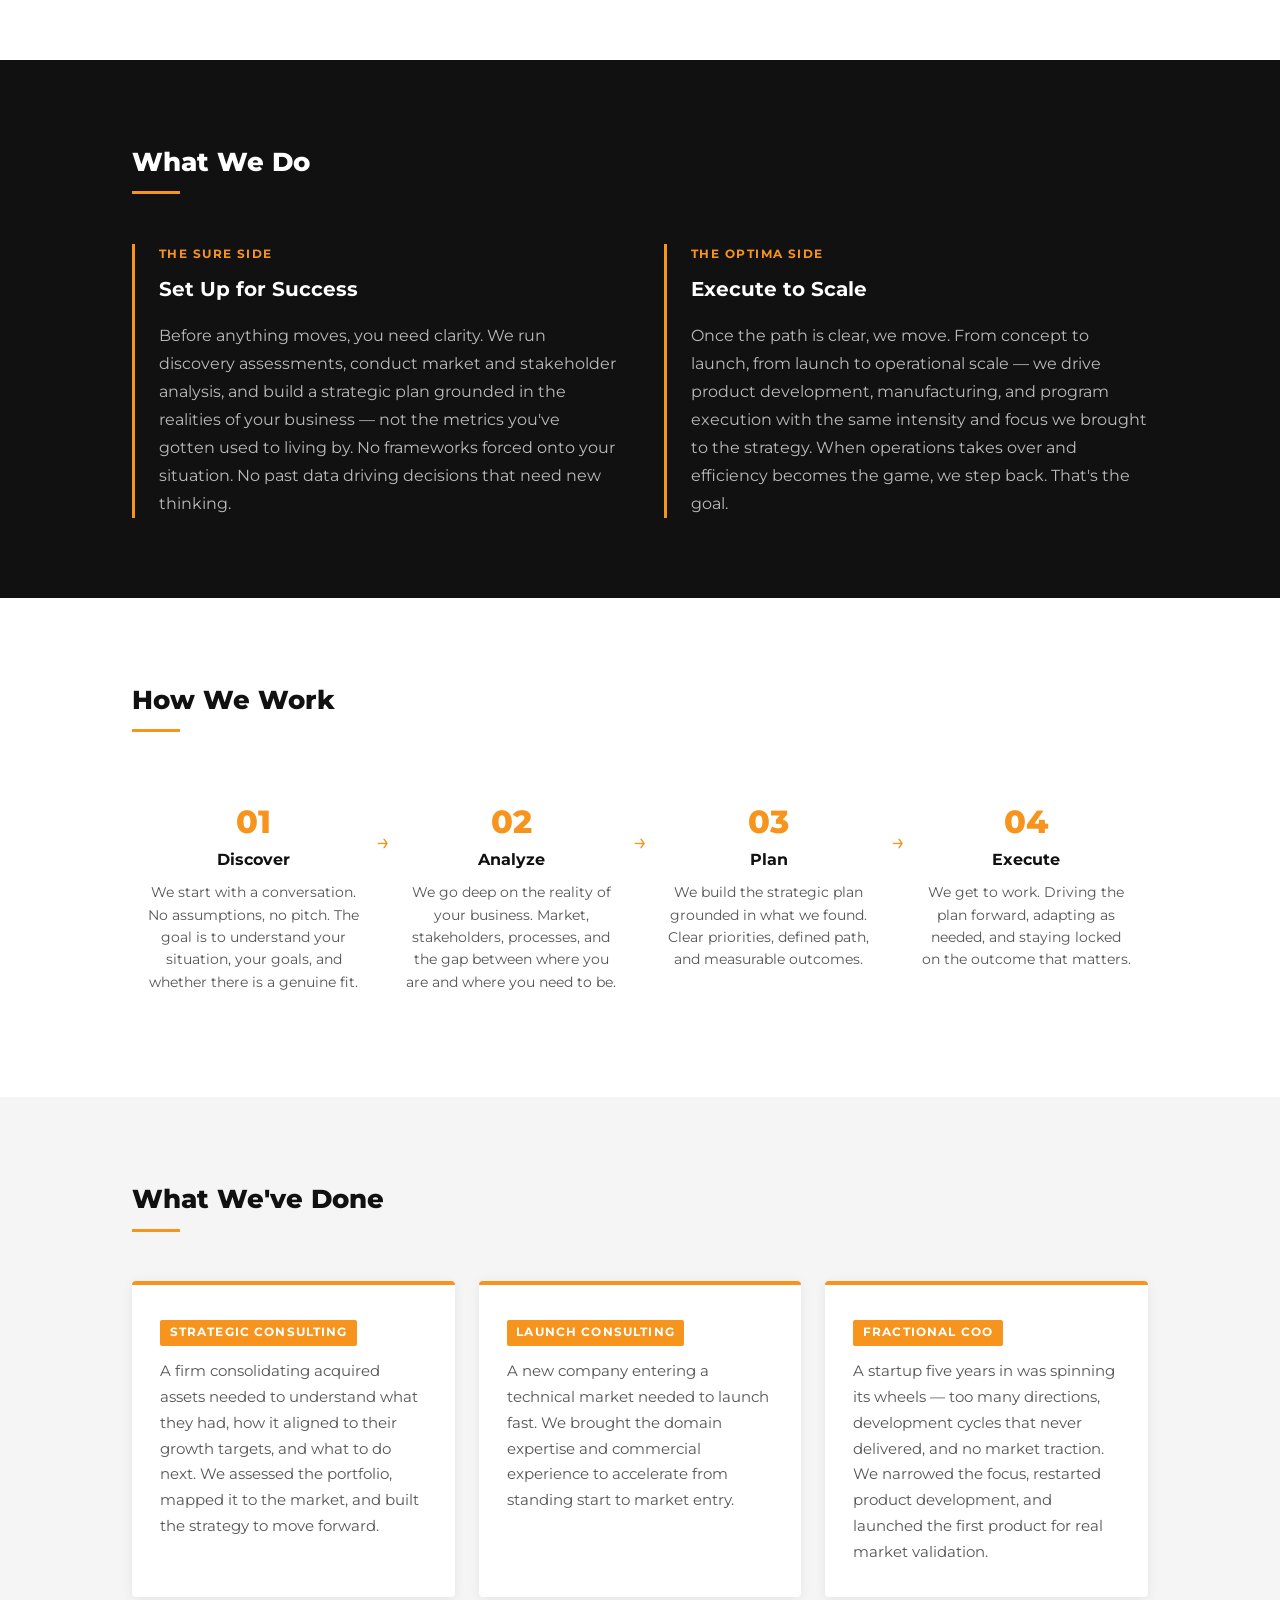
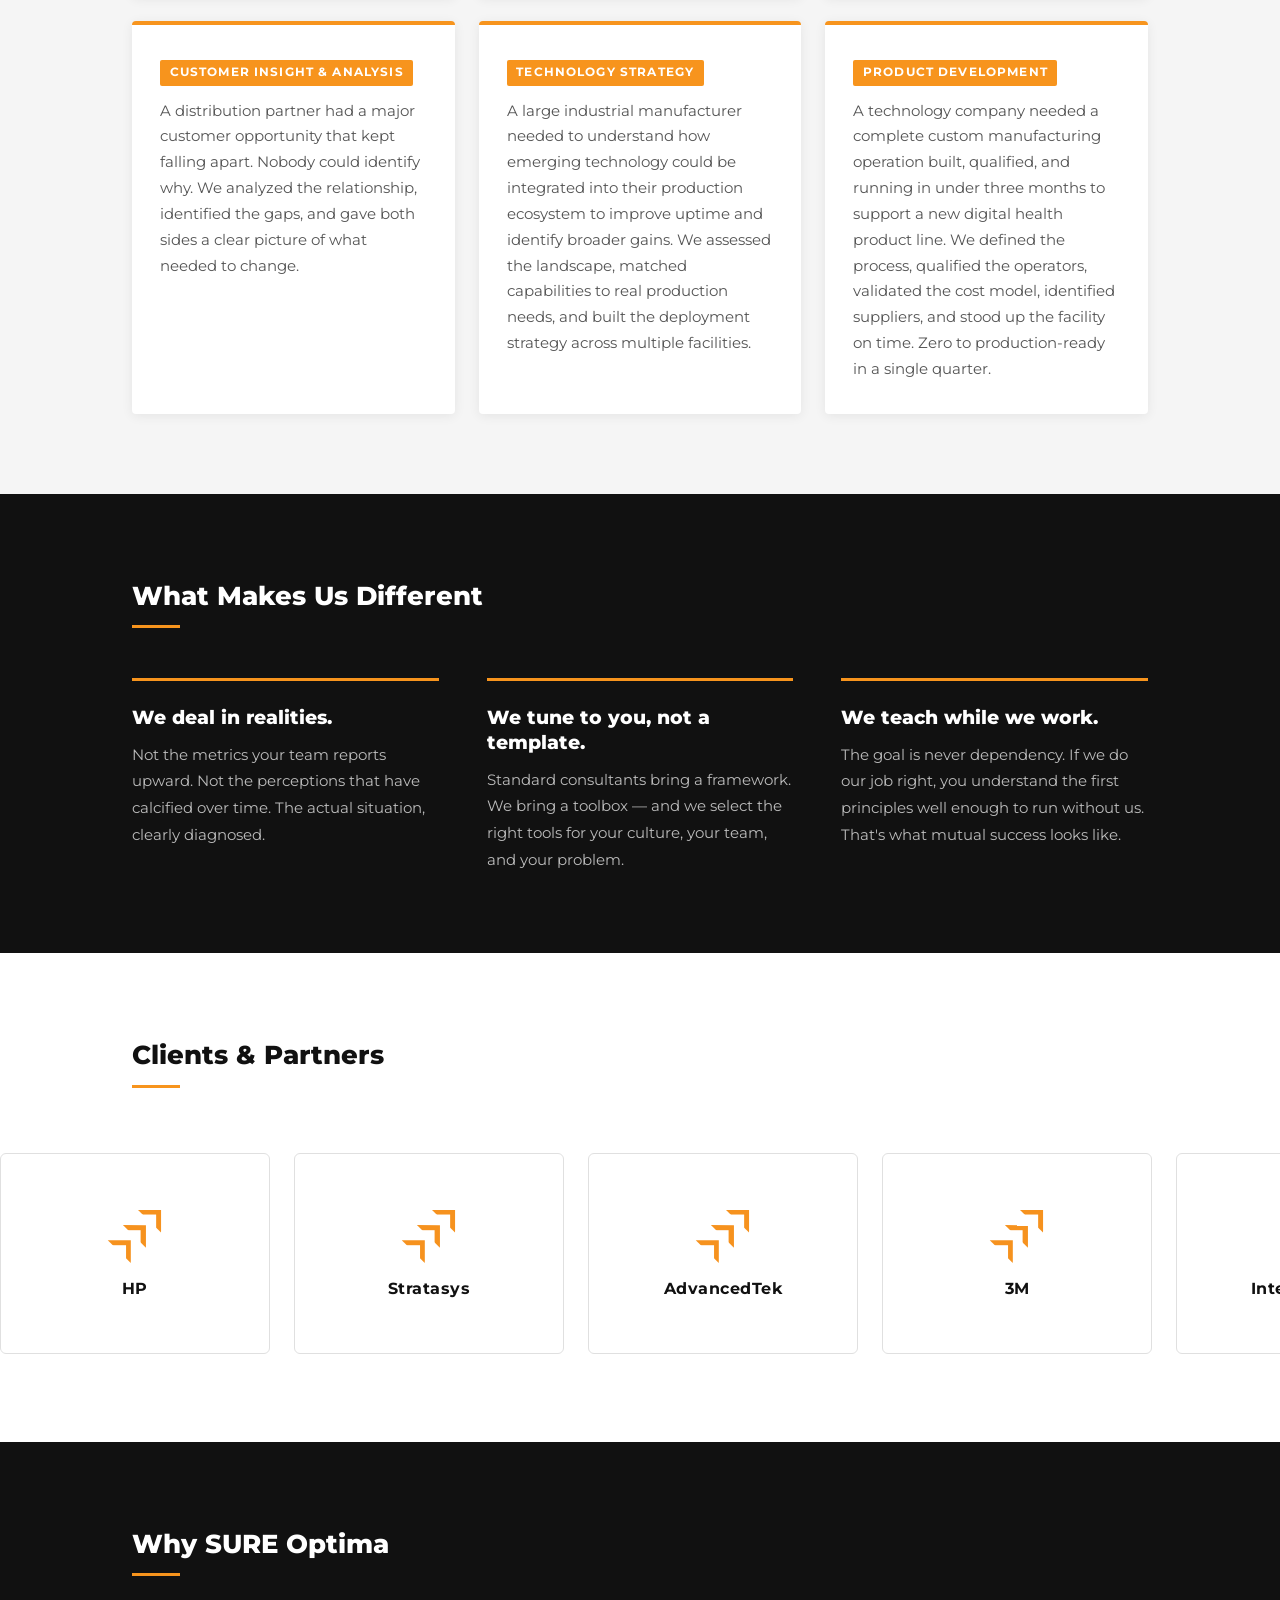
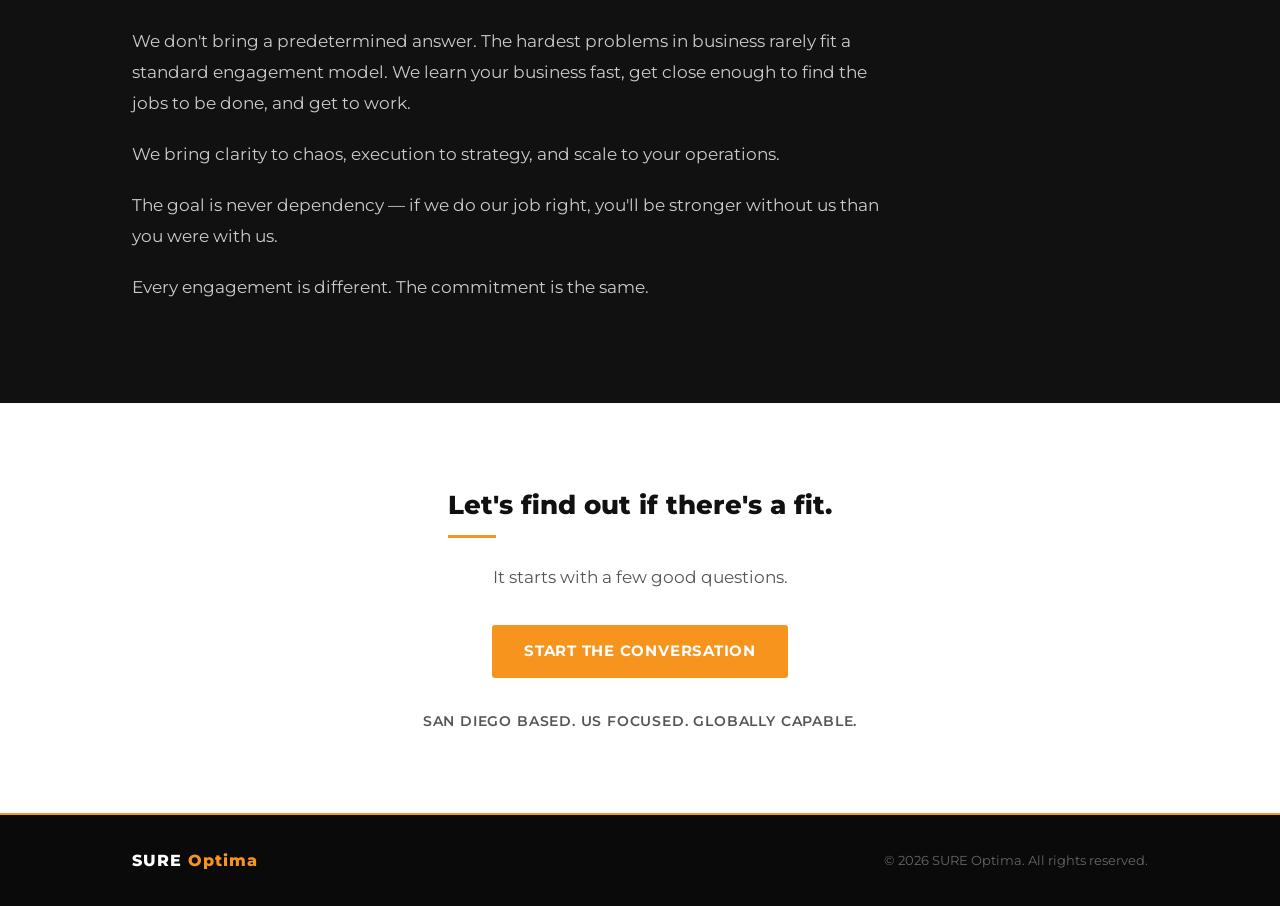
==== commit c1abd794: "Clean up homepage, center CTA section, update logo colors across all pages. Co-Authored-By: Claude S" ====
--- a/index.html
+++ b/index.html
@@ -330,20 +330,12 @@
     </section>
 
     <!-- §9 Let's See If There's a Fit -->
-    <section id="contact" class="section-white">
-      <div class="container" style="text-align: center; max-width: 640px;">
+    <section id="contact" class="section-white" style="text-align: center;">
+      <div class="container" style="max-width: 640px;">
         <h2 class="section-title" style="display: inline-block;">Let's find out if there's a fit.</h2>
         <p style="font-size: 1.05rem; color: var(--gray-text); margin-top: -1.5rem; margin-bottom: 2rem; line-height: 1.75;">It starts with a few good questions.</p>
         <a href="contact.html" class="btn">Start the Conversation</a>
         <p class="location-note" style="margin-top: 2rem;">San Diego based. US focused. Globally capable.</p>
-      </div>
-    </section>
-
-    <!-- About Teaser -->
-    <section class="section-about">
-      <div class="container about-inner">
-        <p class="about-teaser">Want to know more about the person behind the work?</p>
-        <a href="about.html" class="btn">Meet Justin</a>
       </div>
     </section>
 
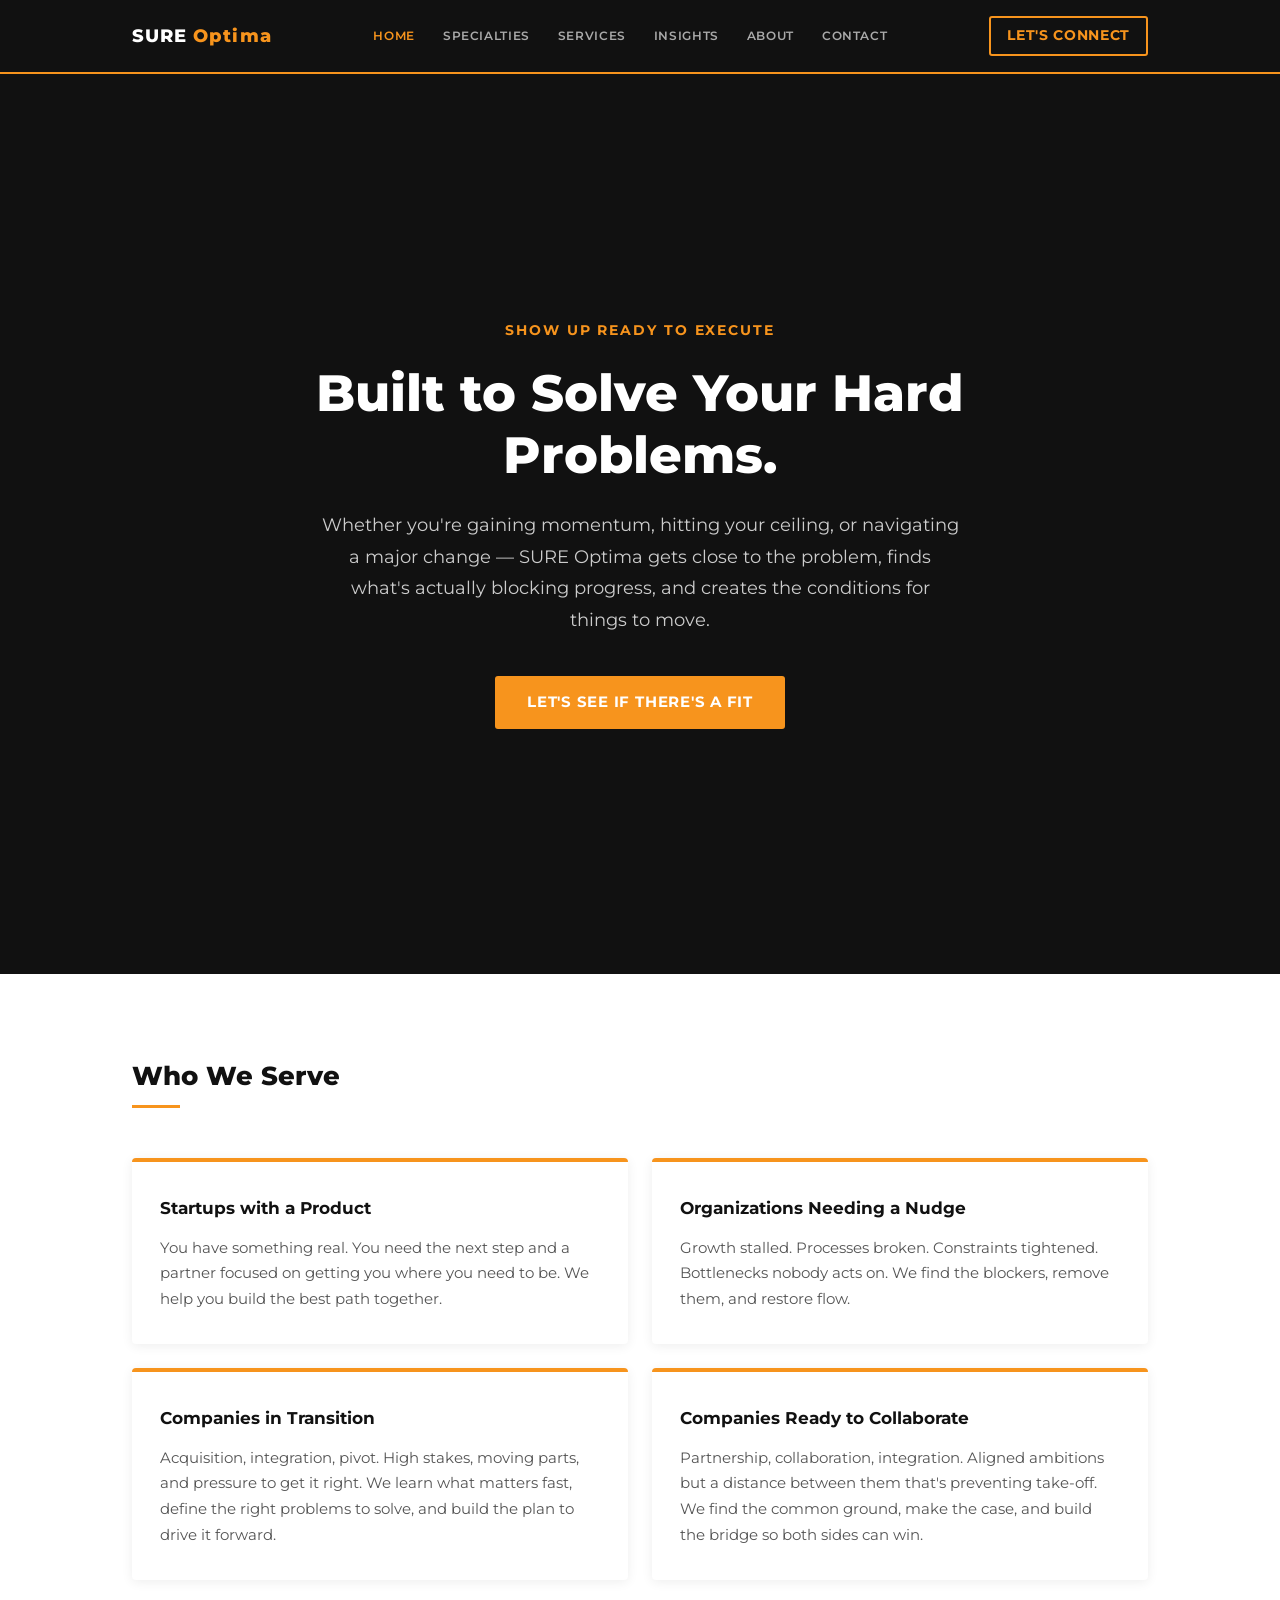
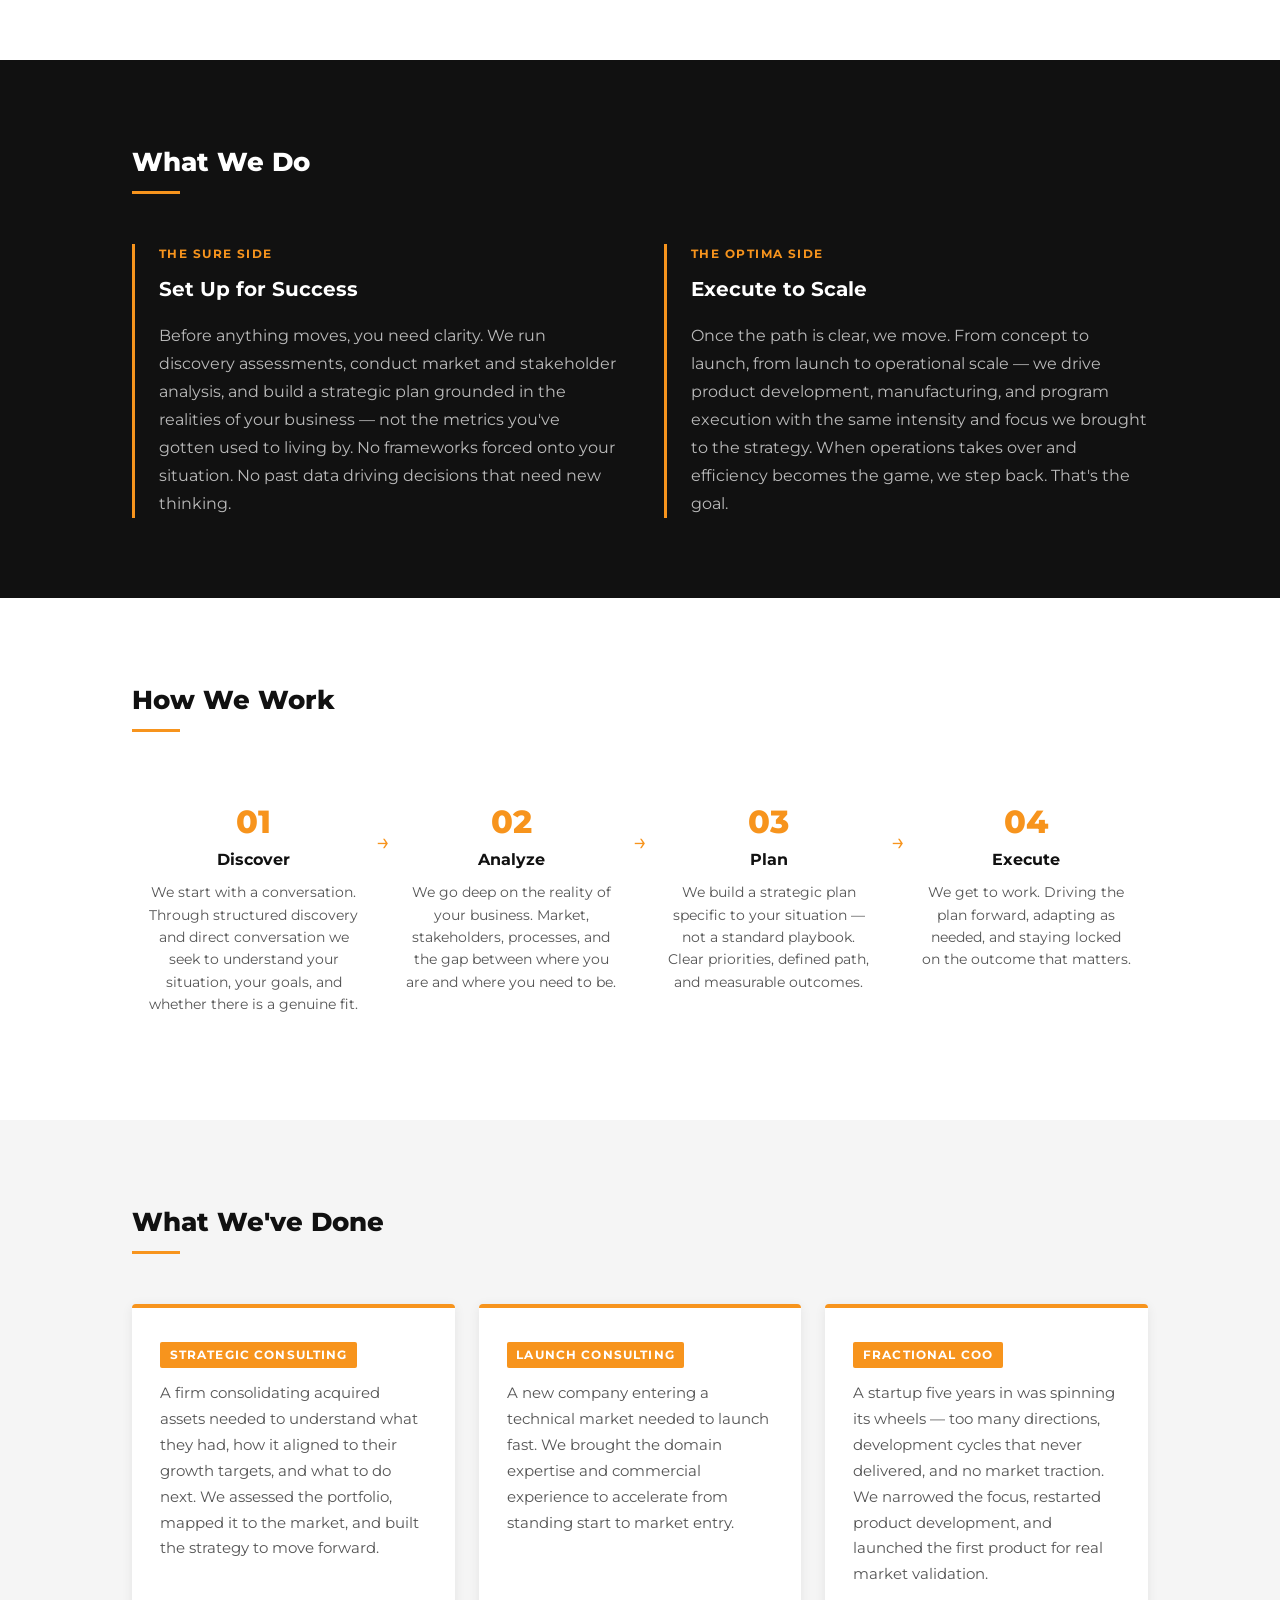
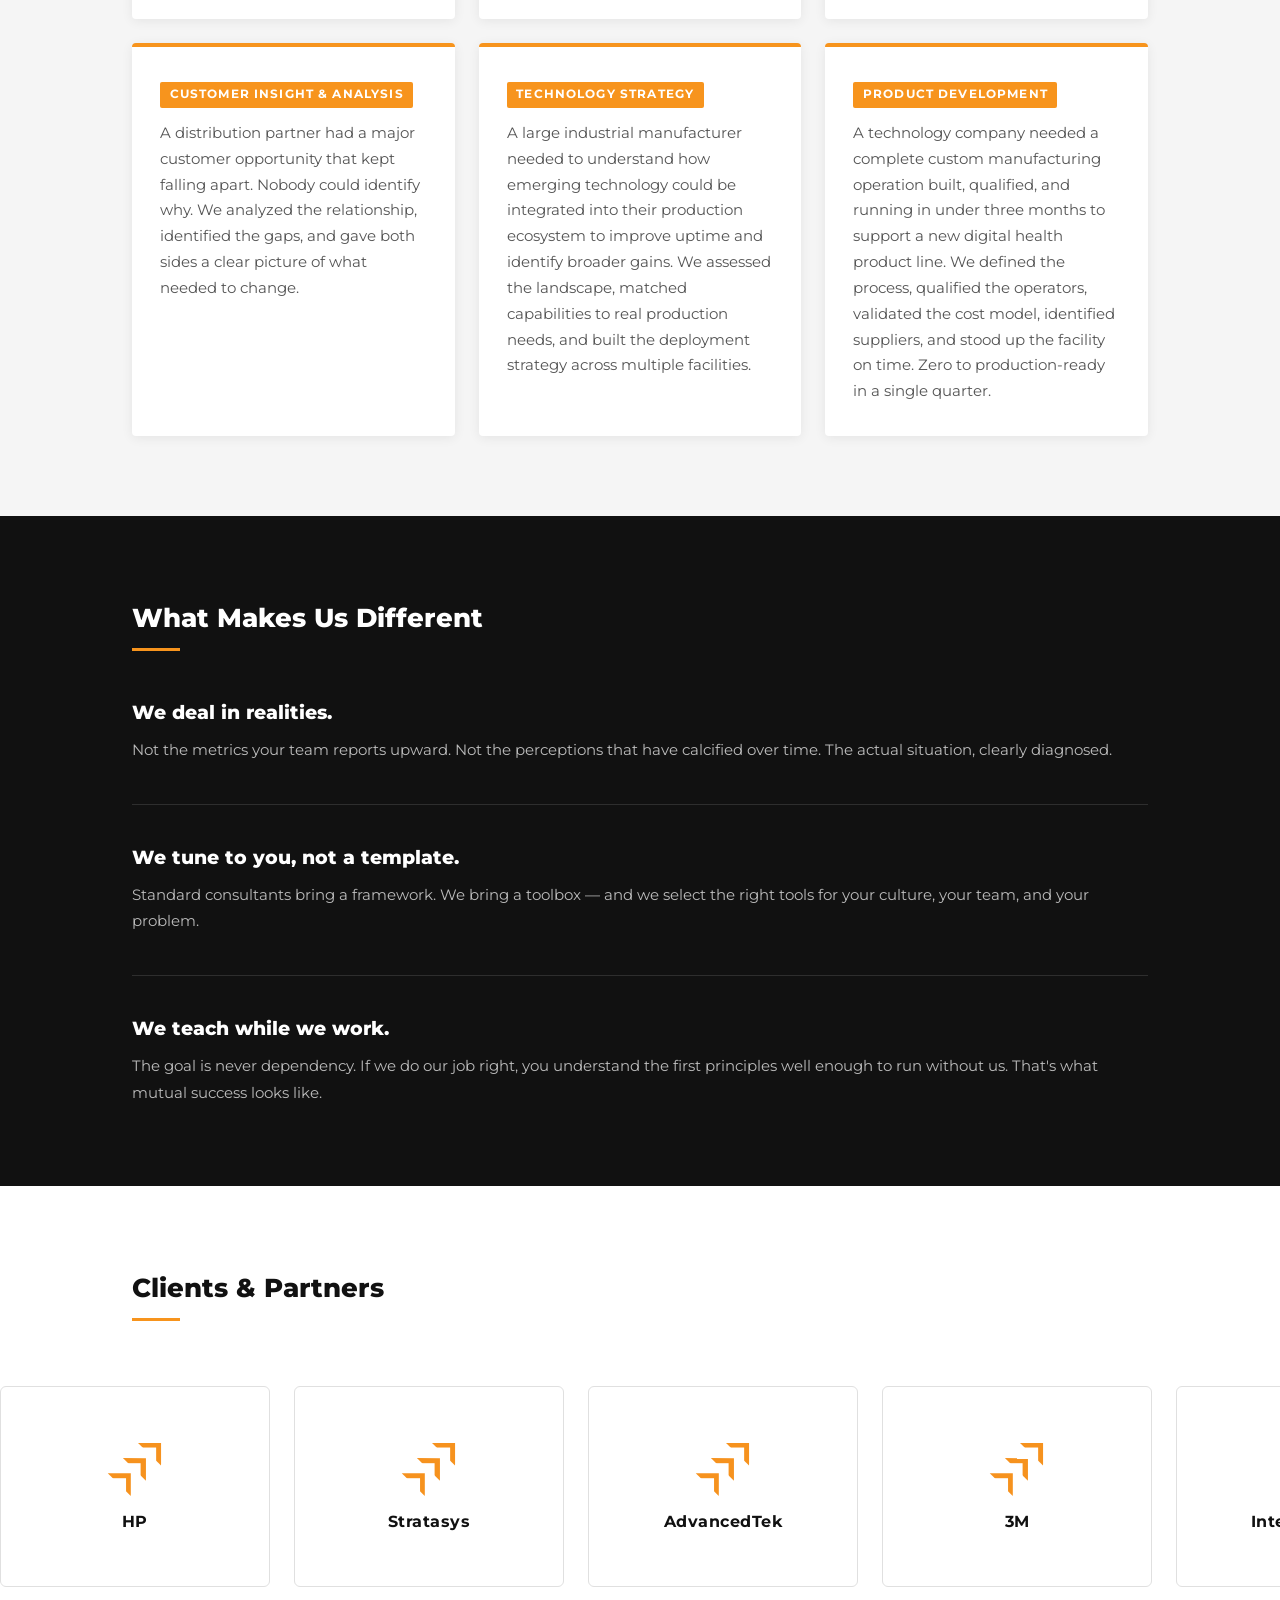
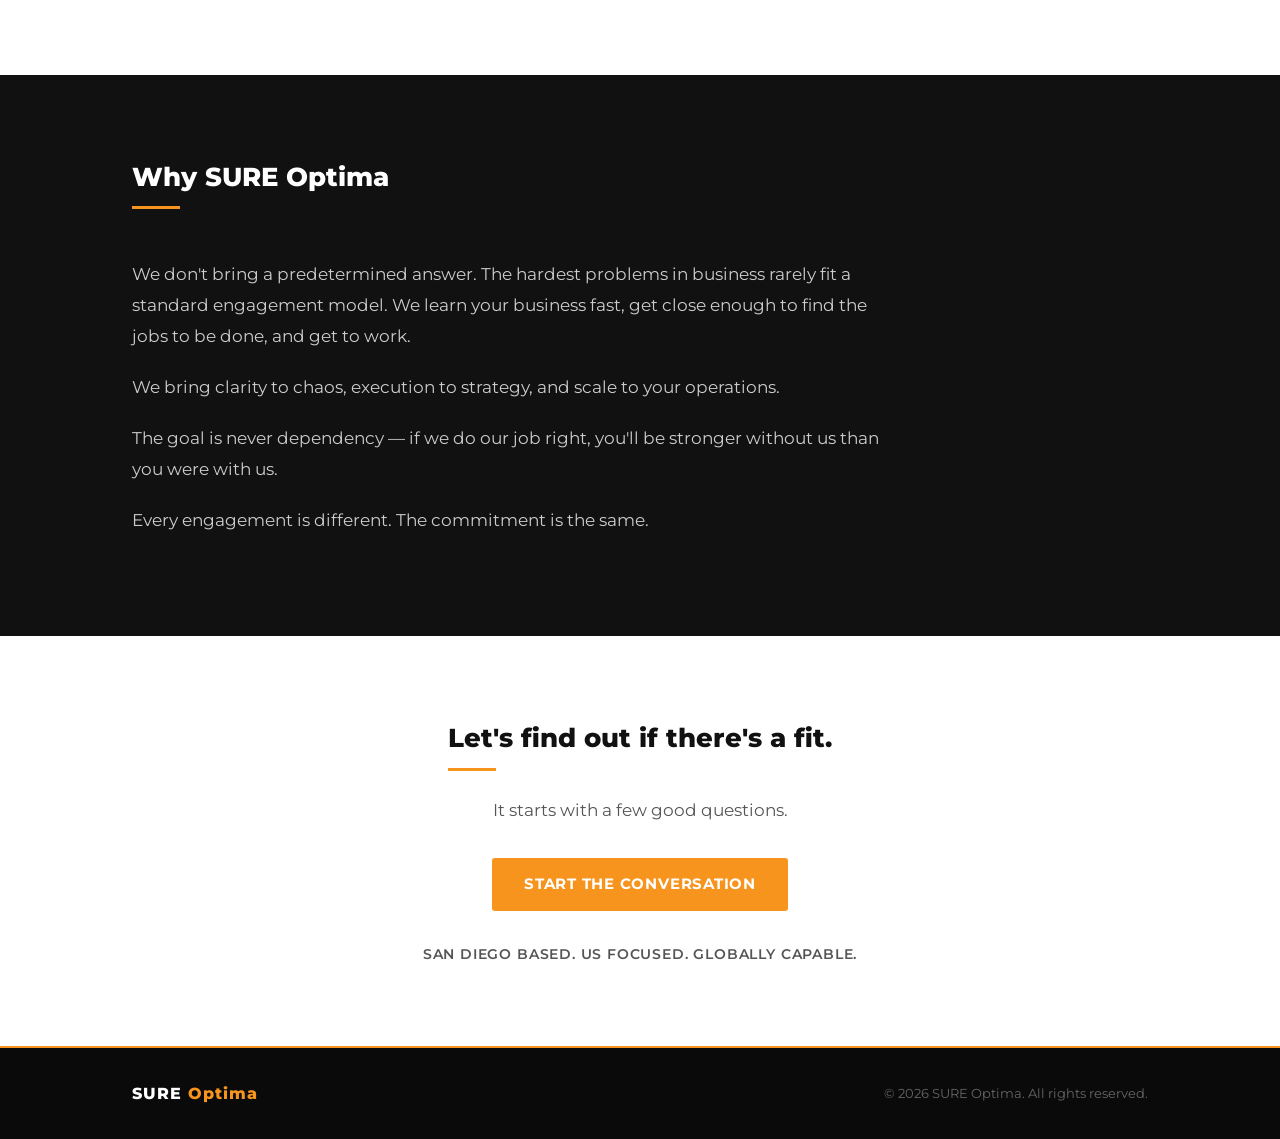
==== commit 91135966: "Adjust homepage layout and copy — pending local review. Co-Authored-By: Claude Sonnet 4.6 <noreply@a" ====
--- a/index.html
+++ b/index.html
@@ -60,7 +60,7 @@
   <!-- §1 Hero -->
   <section class="hero">
     <div class="container hero-inner">
-      <img src="SURE_Optima_Logo_No_Background_2x3.png" alt="SURE Optima" class="hero-logo">
+      <p class="tagline">Show Up Ready to Execute</p>
       <h1>Built to Solve Your Hard Problems.</h1>
       <p class="hero-sub">Whether you're gaining momentum, hitting your ceiling, or navigating a major change — SURE Optima gets close to the problem, finds what's actually blocking progress, and creates the conditions for things to move.</p>
       <a href="contact.html" class="btn">Let's See If There's a Fit</a>
@@ -130,7 +130,7 @@
           <div class="step">
             <div class="step-number">01</div>
             <h3>Discover</h3>
-            <p>We start with a conversation. No assumptions, no pitch. The goal is to understand your situation, your goals, and whether there is a genuine fit.</p>
+            <p>We start with a conversation. Through structured discovery and direct conversation we seek to understand your situation, your goals, and whether there is a genuine fit.</p>
           </div>
 
           <div class="step-arrow">&#8594;</div>
@@ -146,7 +146,7 @@
           <div class="step">
             <div class="step-number">03</div>
             <h3>Plan</h3>
-            <p>We build the strategic plan grounded in what we found. Clear priorities, defined path, and measurable outcomes.</p>
+            <p>We build a strategic plan specific to your situation — not a standard playbook. Clear priorities, defined path, and measurable outcomes.</p>
           </div>
 
           <div class="step-arrow">&#8594;</div>
--- a/styles.css
+++ b/styles.css
@@ -191,12 +191,6 @@
   max-width: 780px;
 }
 
-.hero-logo {
-  display: block;
-  width: 400px;
-  height: auto;
-  margin: 0 auto 2rem;
-}
 
 .tagline {
   font-size: 0.85rem;
@@ -374,17 +368,25 @@
   line-height: 1.7;
 }
 
-/* ── What Makes Us Different 3-col blocks ── */
+/* ── What Makes Us Different ── */
 
 .diff-blocks {
   display: grid;
-  grid-template-columns: repeat(3, 1fr);
-  gap: 3rem;
+  grid-template-columns: 1fr;
 }
 
 .diff-block {
-  border-top: 3px solid var(--orange);
-  padding-top: 1.5rem;
+  padding: 2.5rem 0;
+  border-bottom: 1px solid rgba(255,255,255,0.12);
+}
+
+.diff-block:first-child {
+  padding-top: 0;
+}
+
+.diff-block:last-child {
+  border-bottom: none;
+  padding-bottom: 0;
 }
 
 .diff-block h3 {
@@ -912,13 +914,6 @@
     font-size: 1.9rem;
   }
 
-  .hero-logo {
-    width: 130px;
-  }
-
-  .diff-blocks {
-    grid-template-columns: 1fr;
-  }
 
   .form-row {
     grid-template-columns: 1fr;
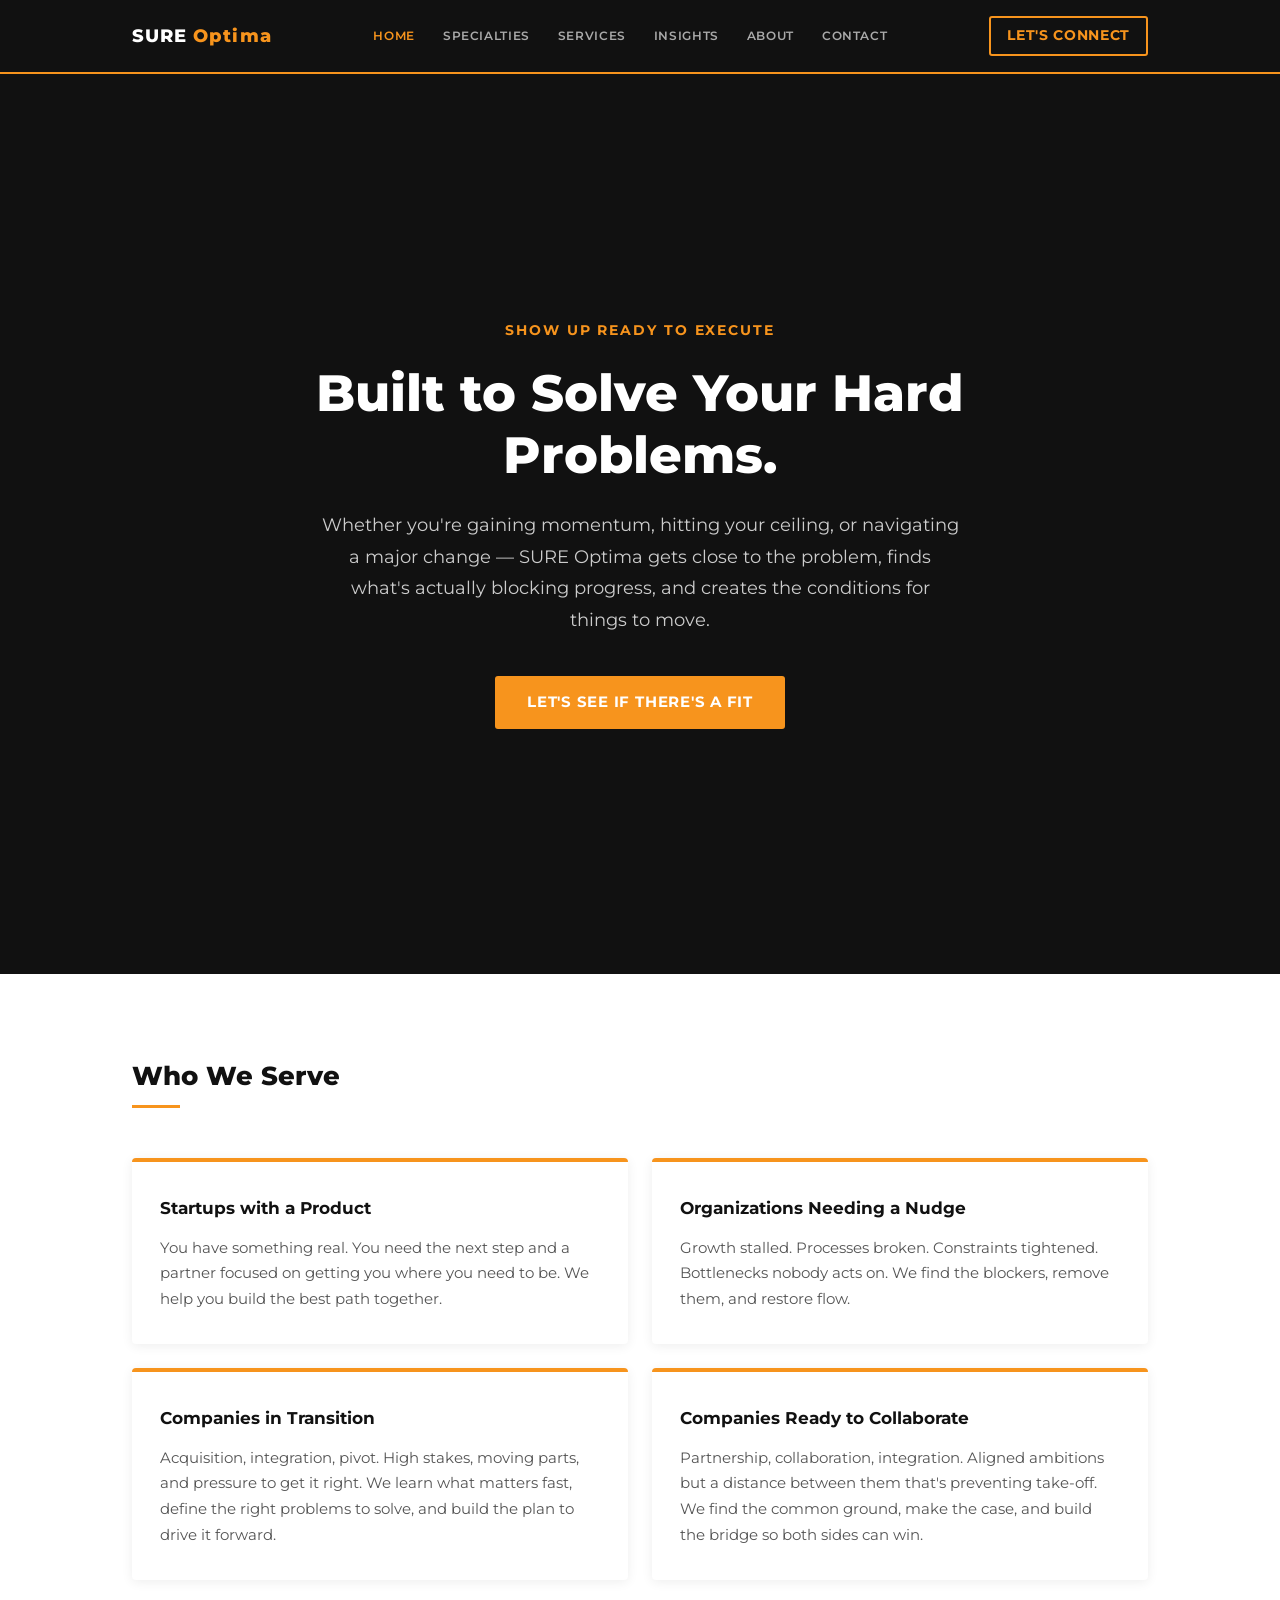
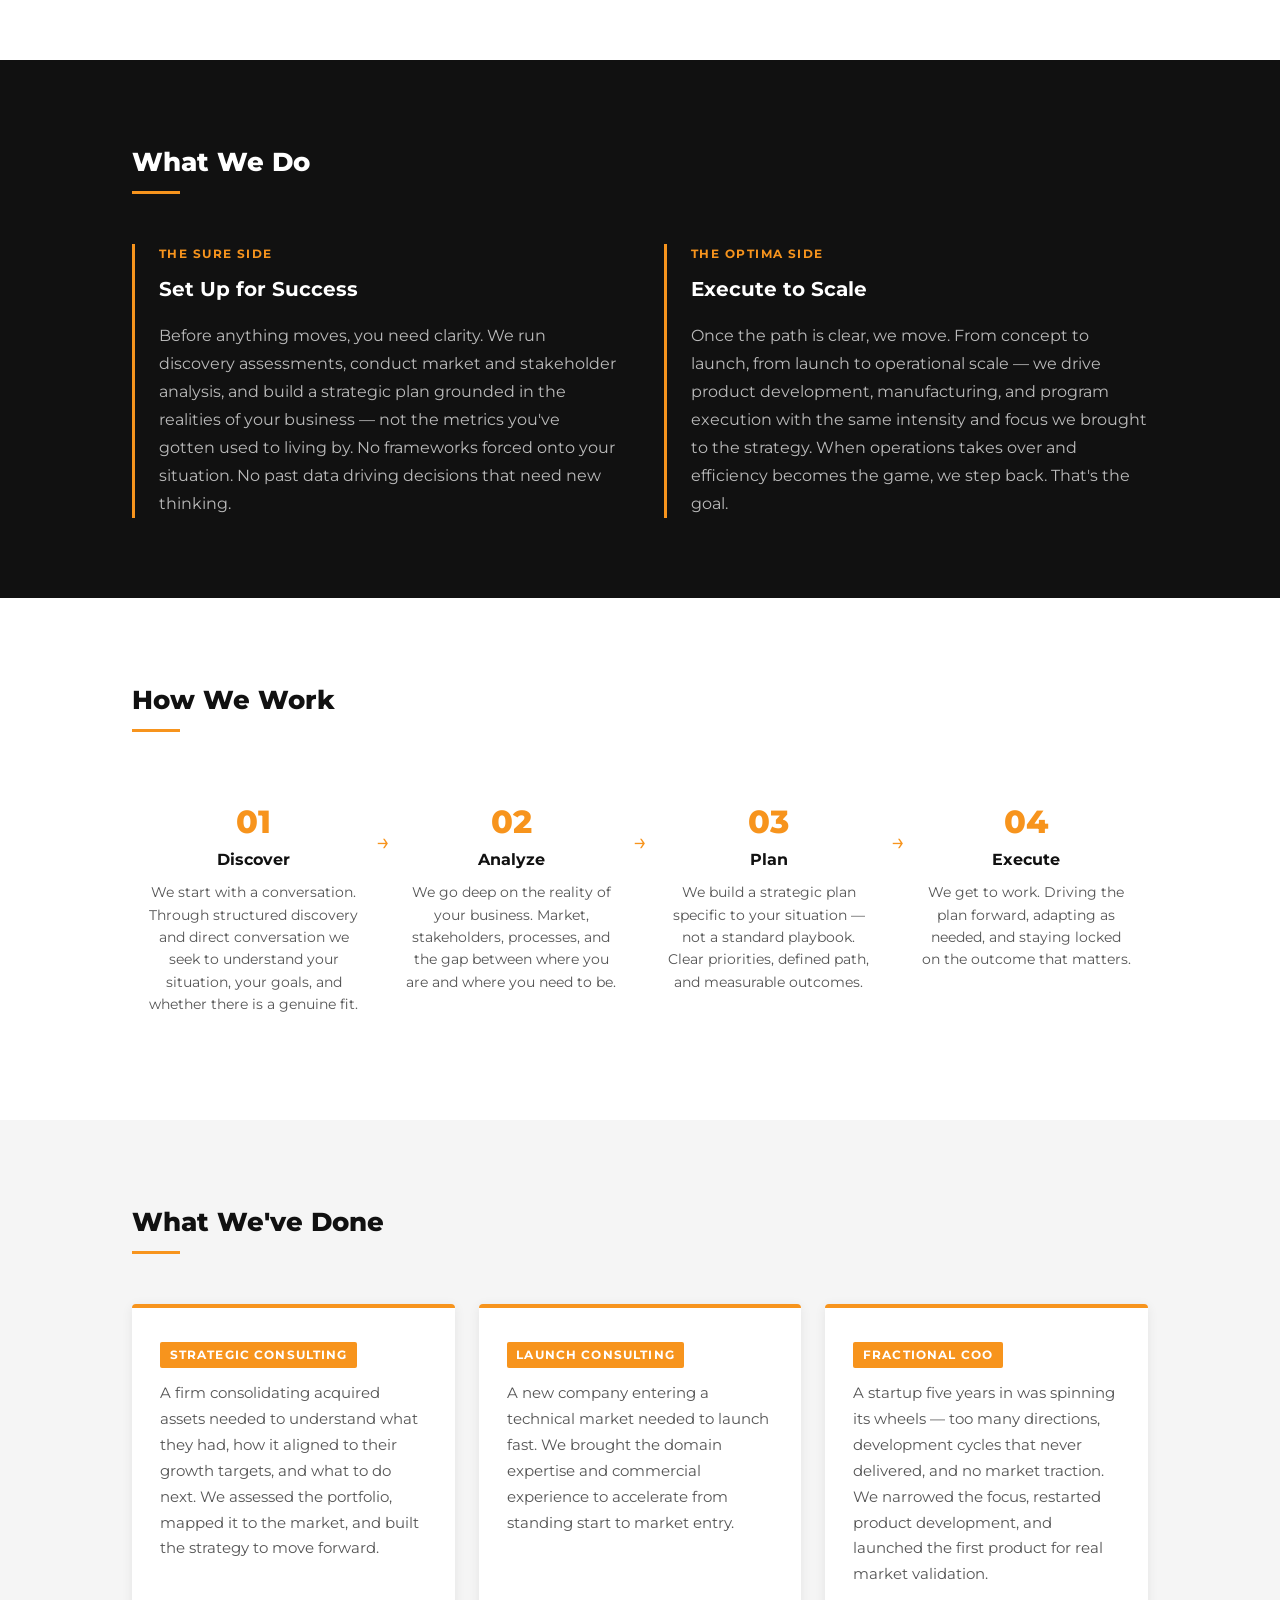
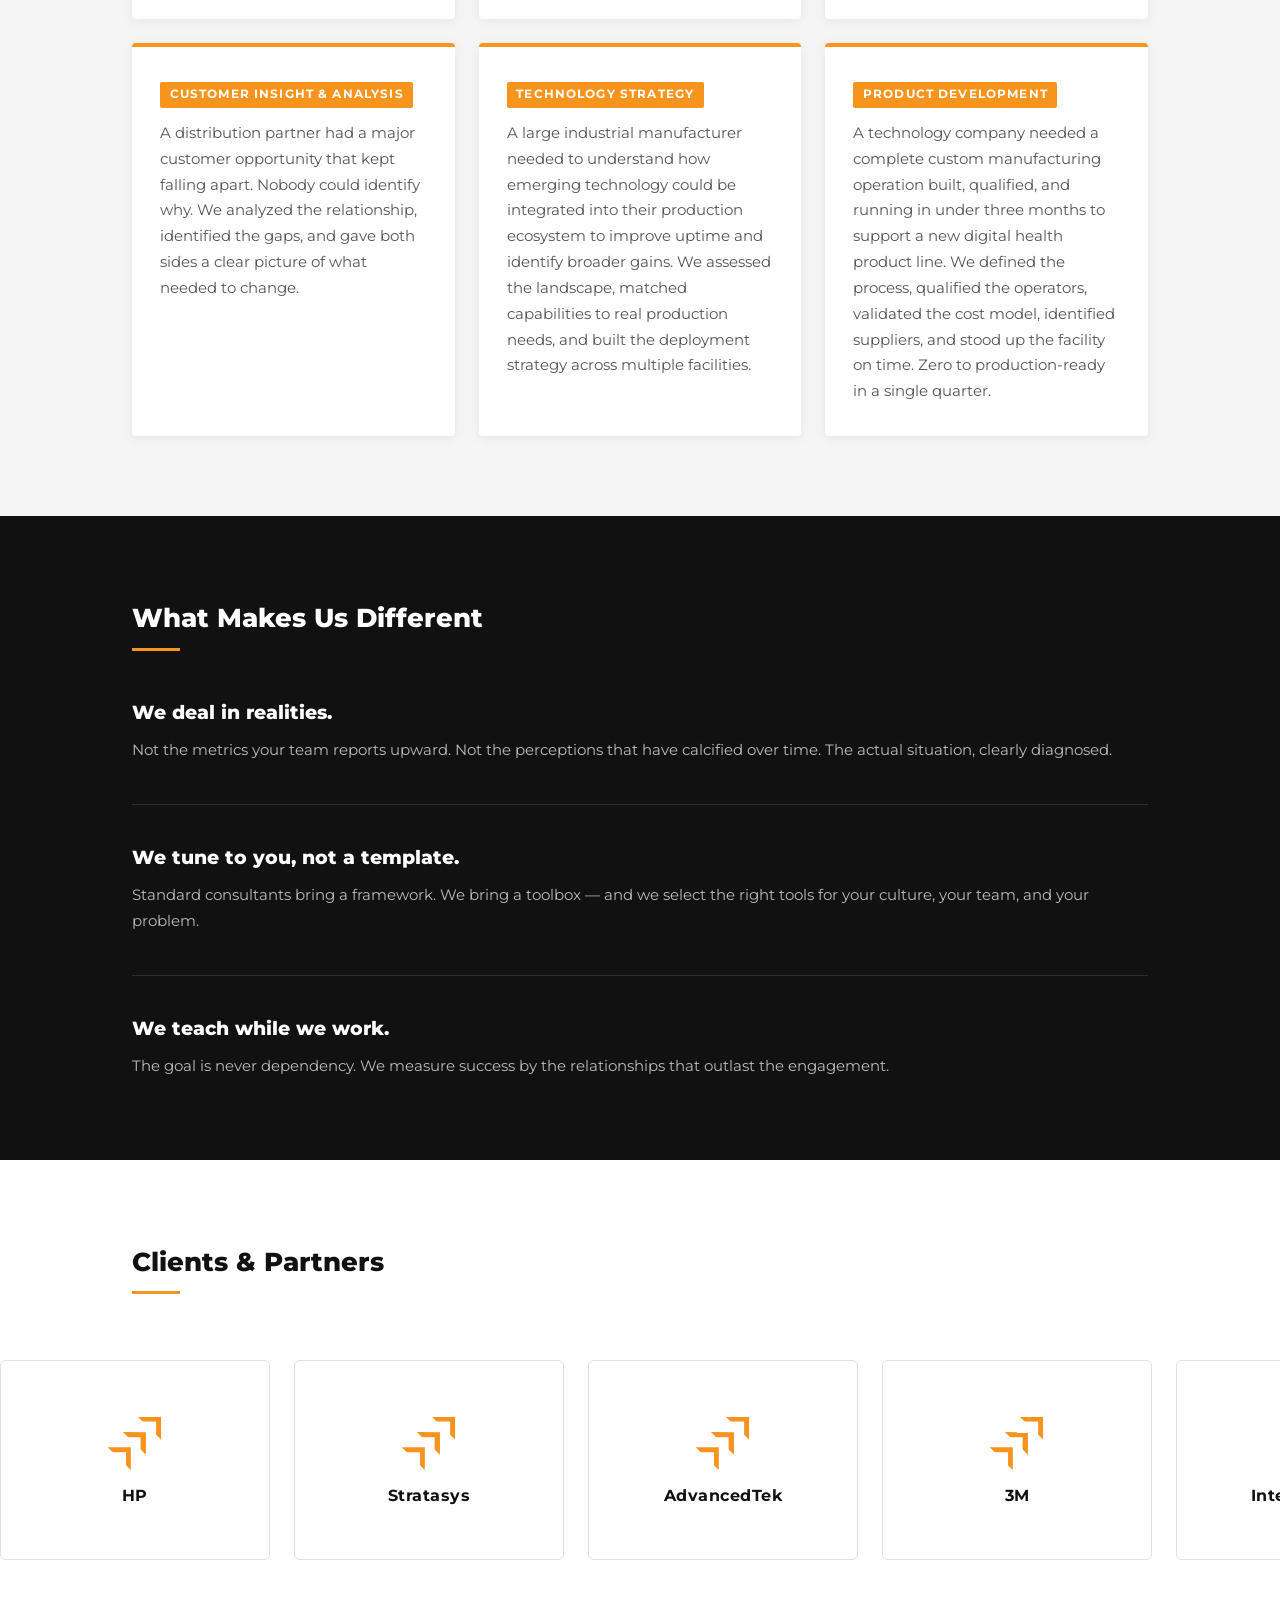
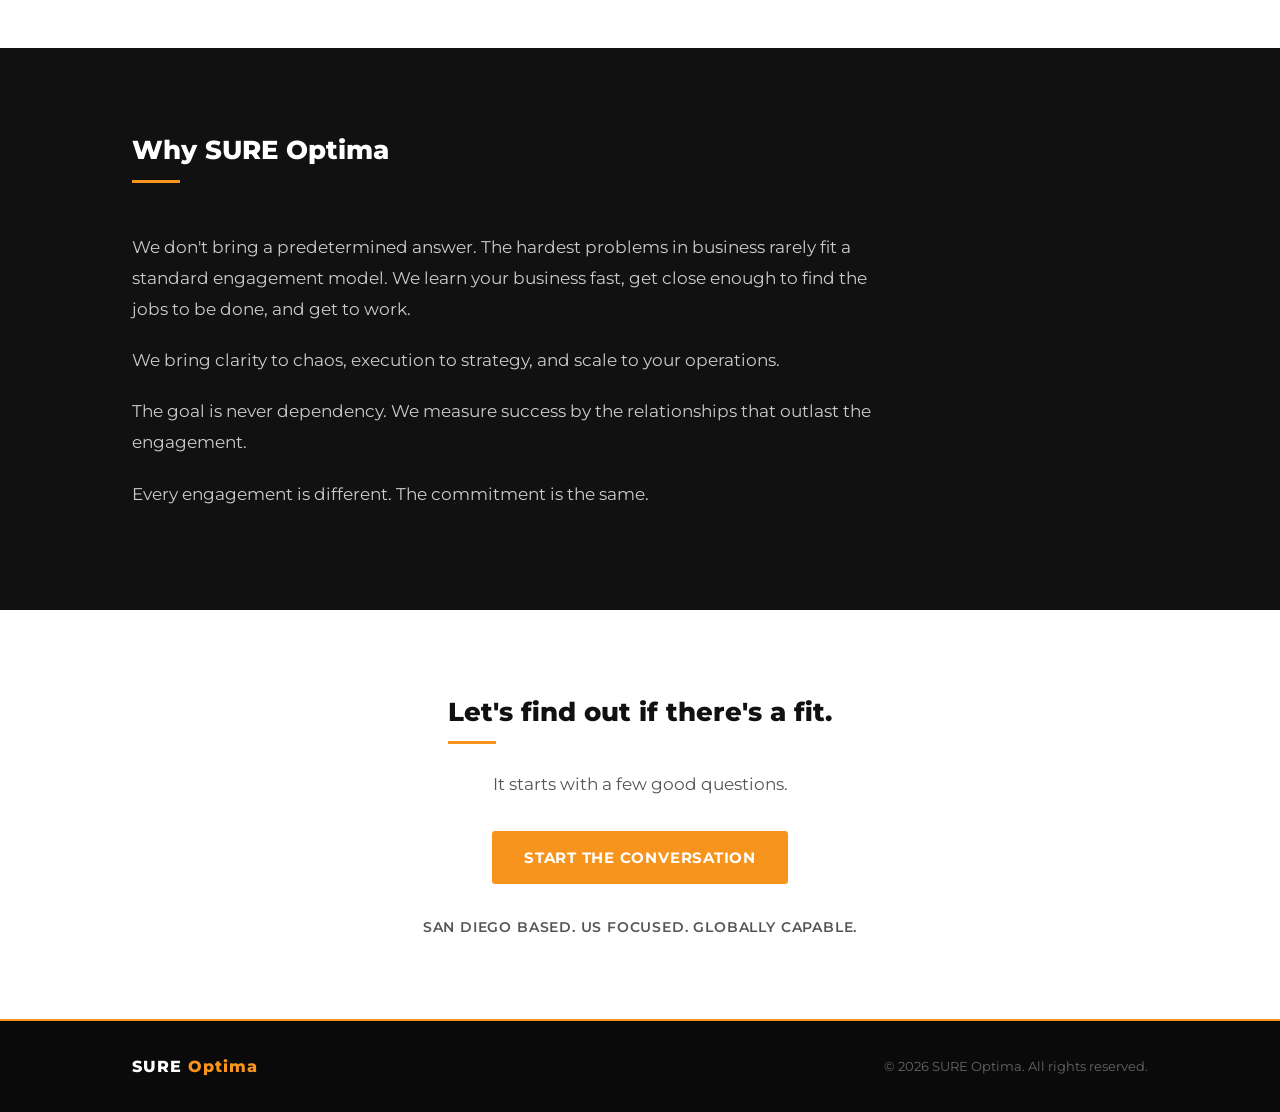
==== commit 672f34bf: "Update dependency line across all pages. Co-Authored-By: Claude Sonnet 4.6 <noreply@anthropic.com>" ====
--- a/index.html
+++ b/index.html
@@ -219,7 +219,7 @@
 
           <div class="diff-block">
             <h3>We teach while we work.</h3>
-            <p>The goal is never dependency. If we do our job right, you understand the first principles well enough to run without us. That's what mutual success looks like.</p>
+            <p>The goal is never dependency. We measure success by the relationships that outlast the engagement.</p>
           </div>
 
         </div>
@@ -322,7 +322,7 @@
           <div class="why-body">
             <p>We don't bring a predetermined answer. The hardest problems in business rarely fit a standard engagement model. We learn your business fast, get close enough to find the jobs to be done, and get to work.</p>
             <p>We bring clarity to chaos, execution to strategy, and scale to your operations.</p>
-            <p>The goal is never dependency — if we do our job right, you'll be stronger without us than you were with us.</p>
+            <p>The goal is never dependency. We measure success by the relationships that outlast the engagement.</p>
             <p>Every engagement is different. The commitment is the same.</p>
           </div>
         </div>
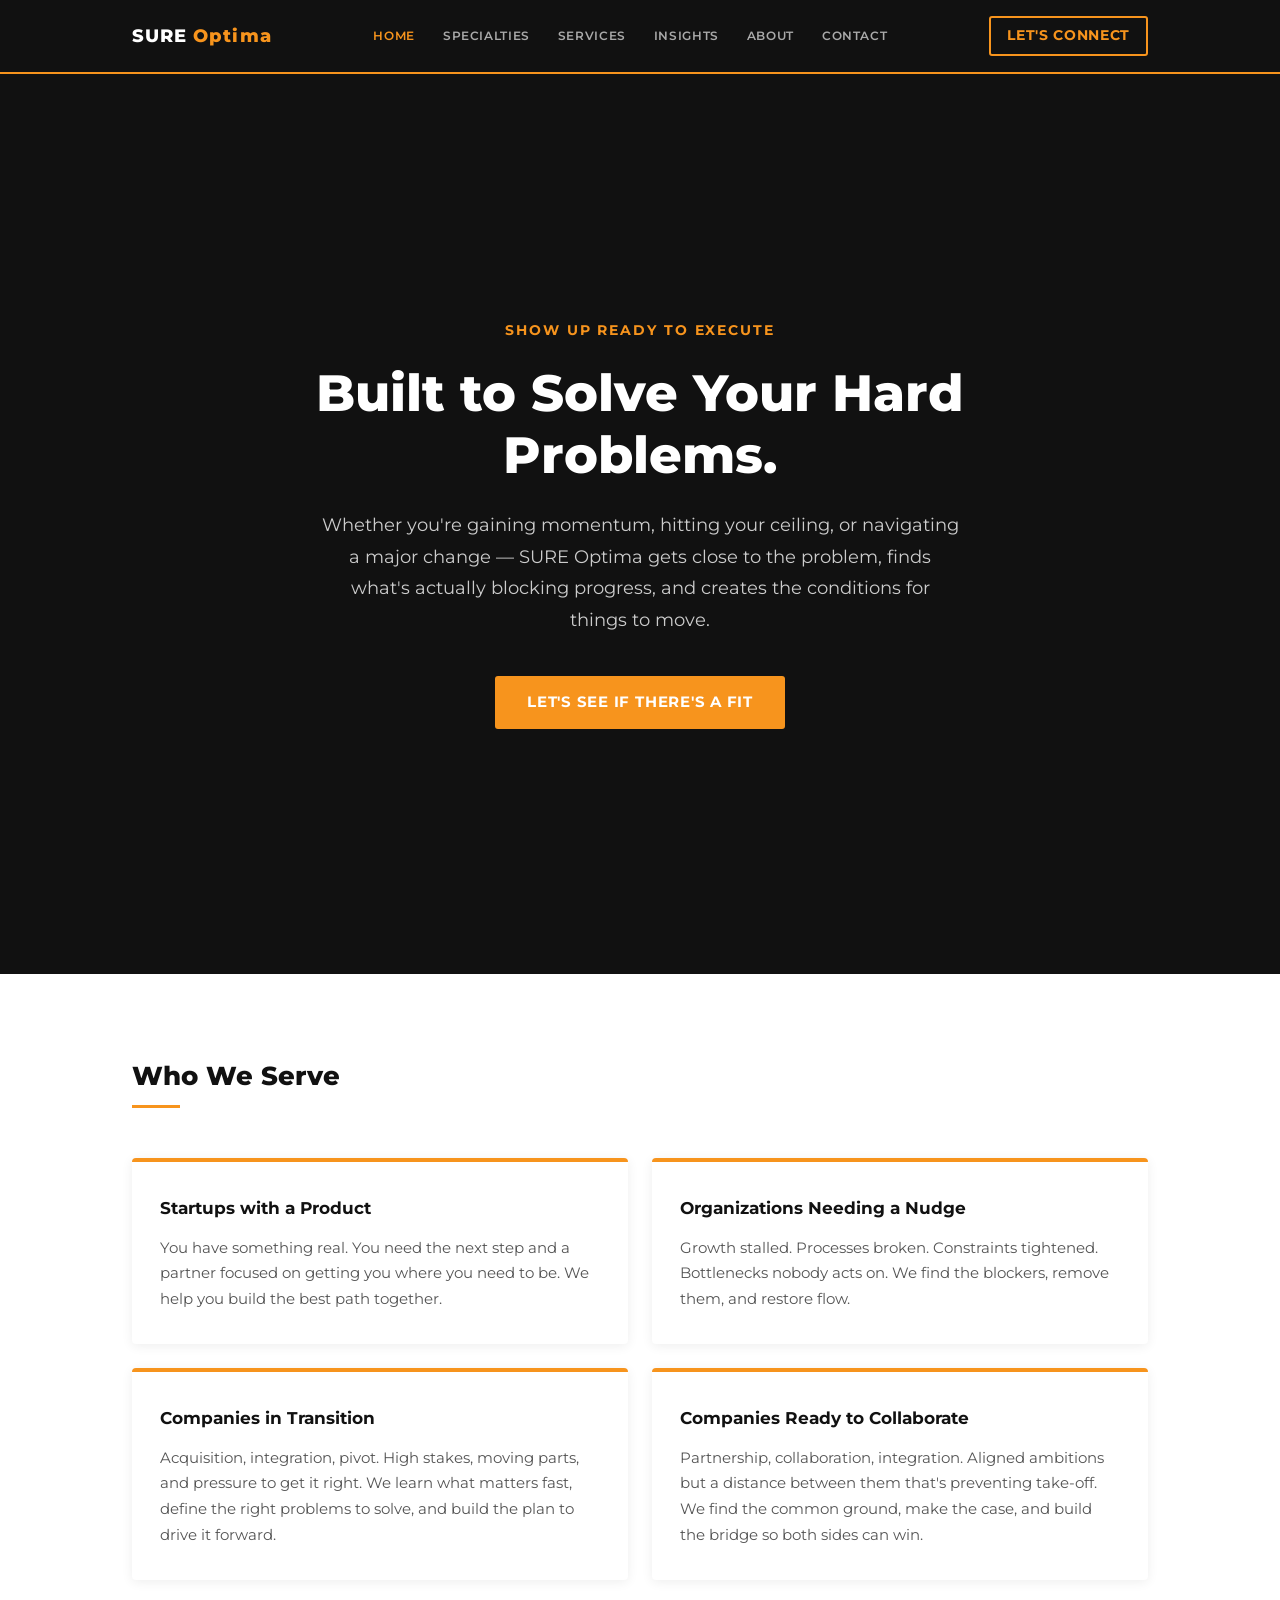
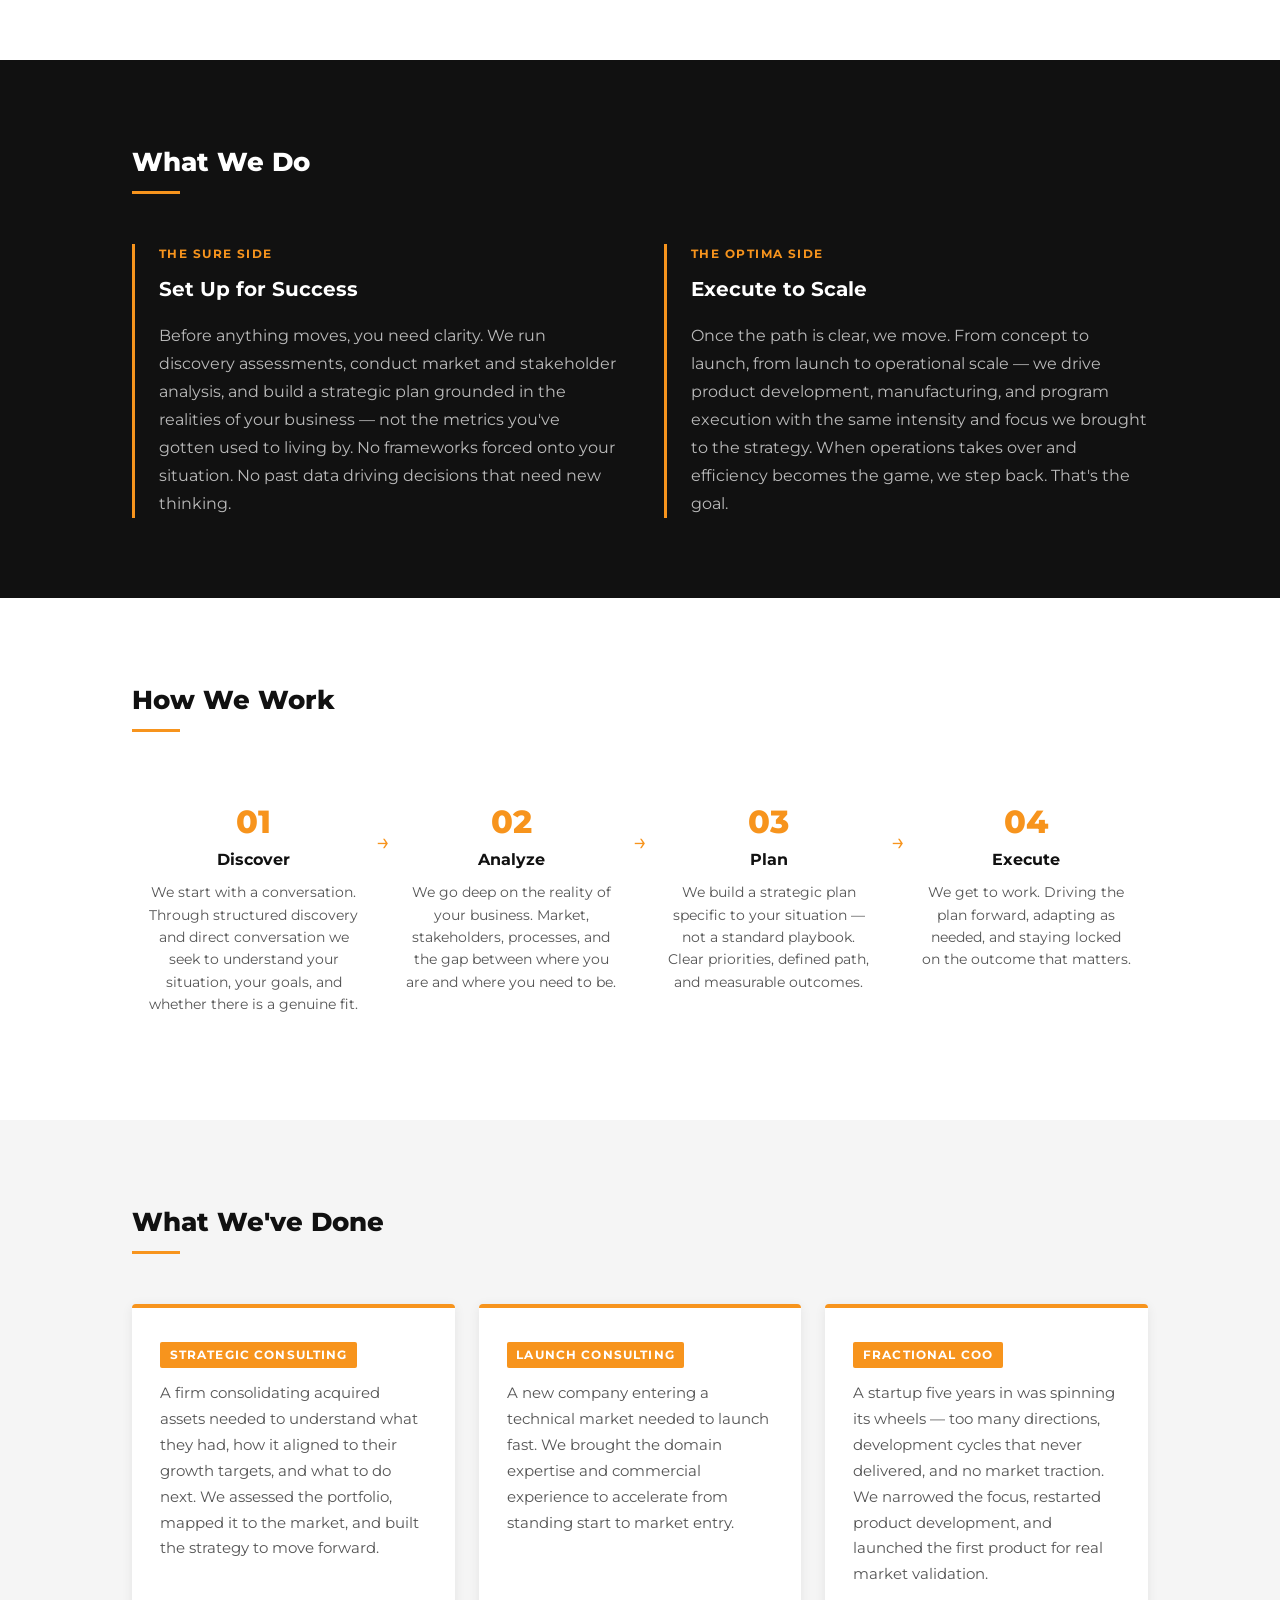
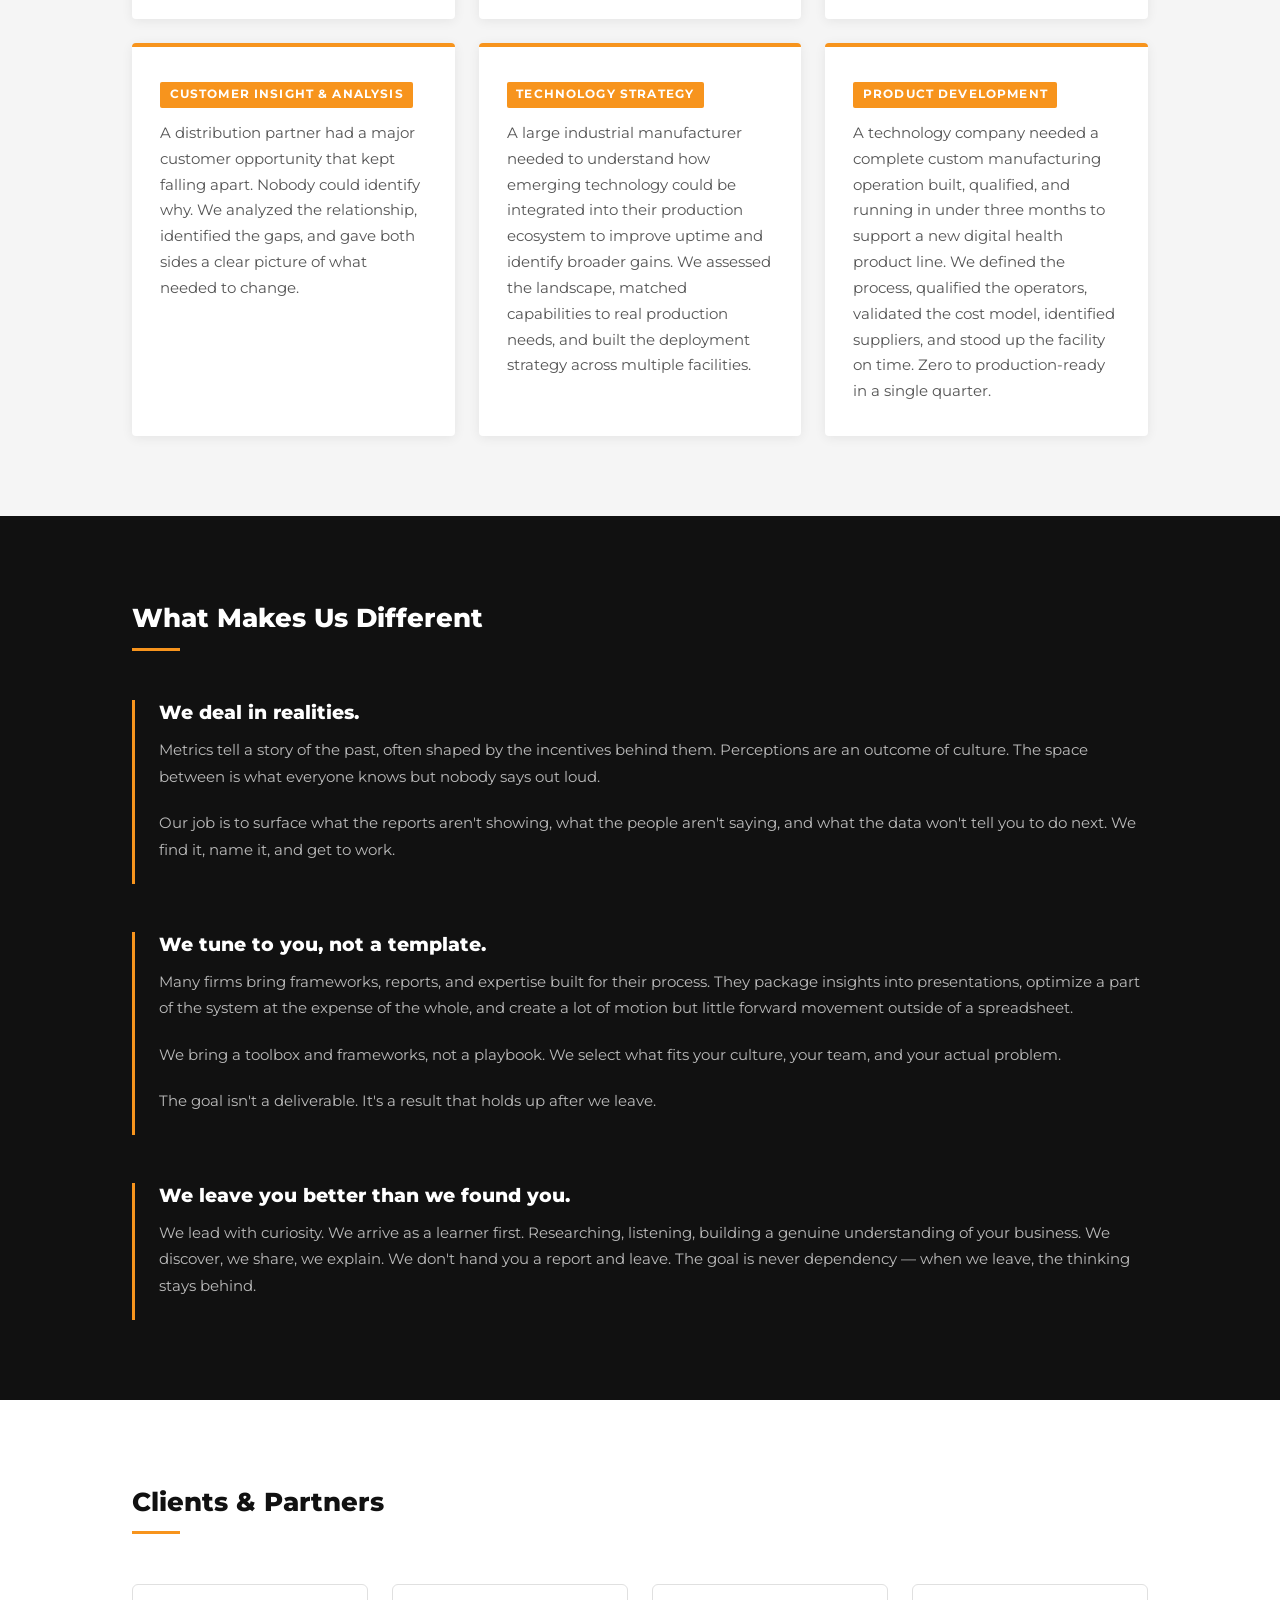
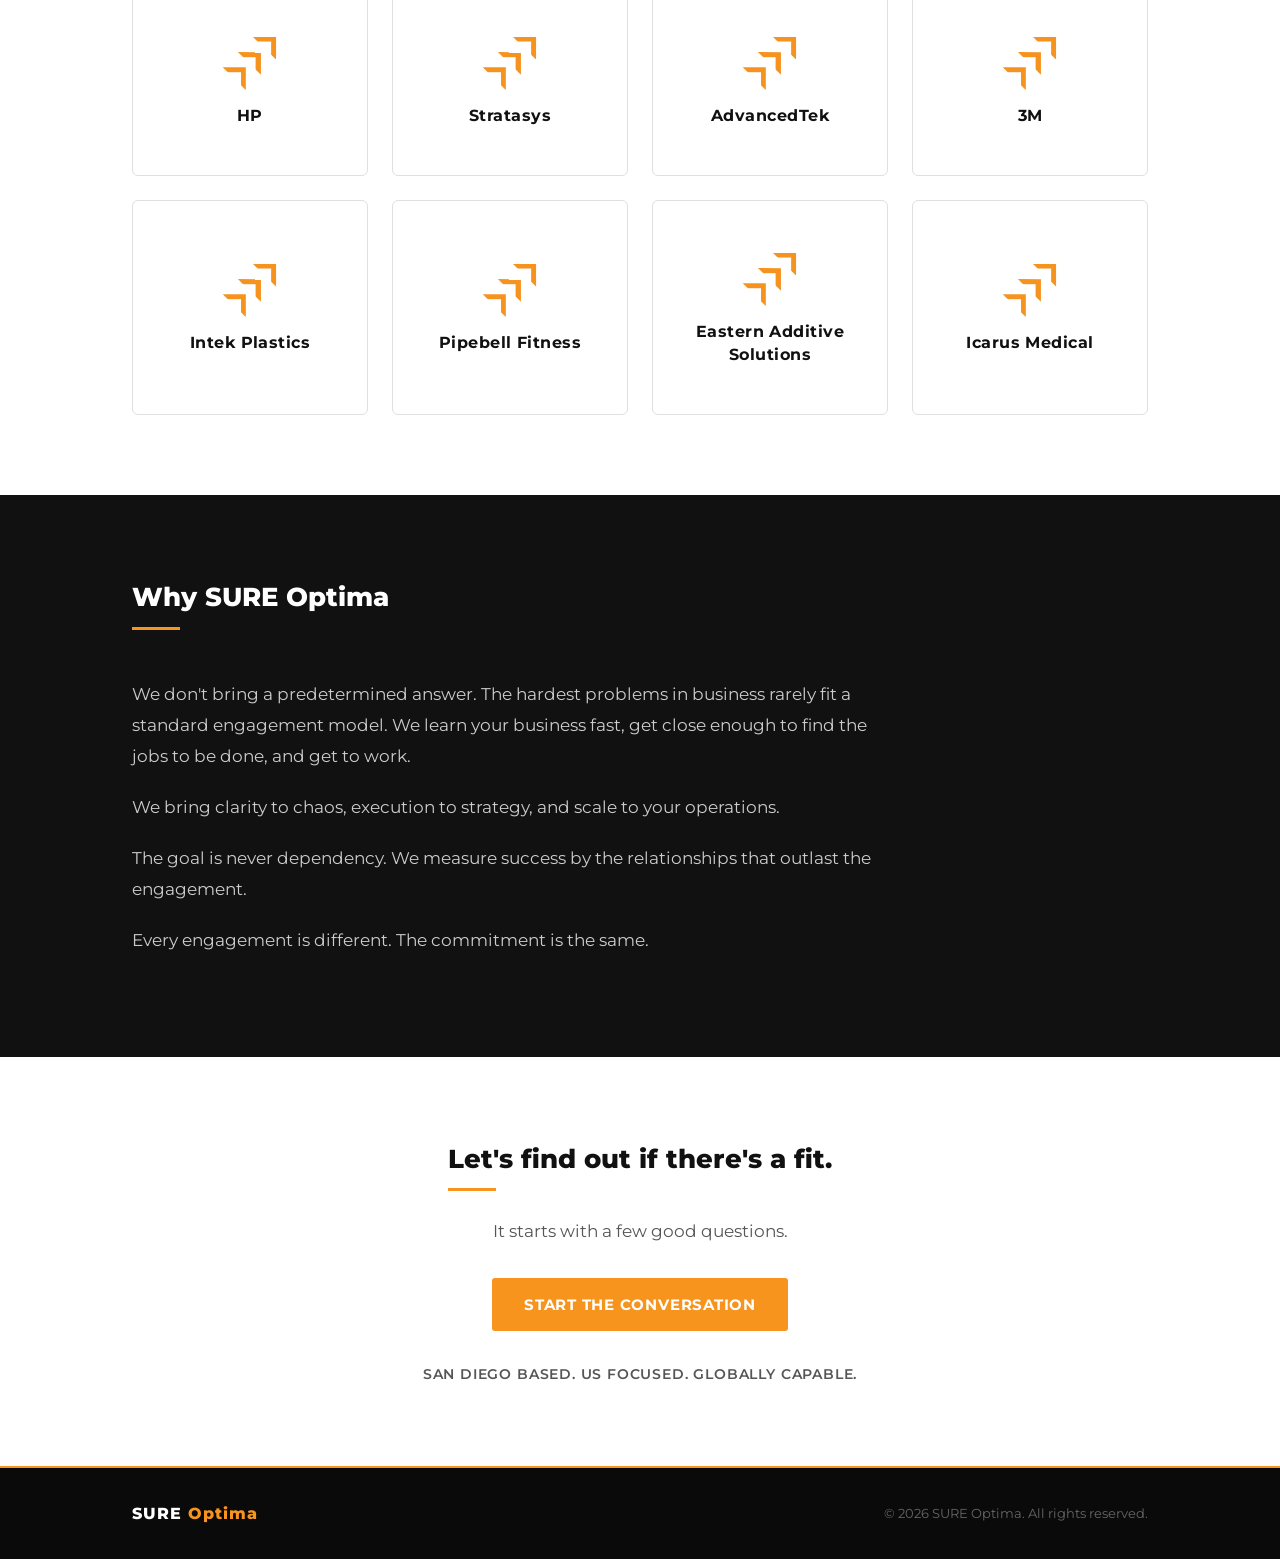
==== commit ef8aec84: "Replace carousel with static 4x2 logo grid with hover effect. Co-Authored-By: Claude Sonnet 4.6 <nor" ====
--- a/index.html
+++ b/index.html
@@ -209,17 +209,20 @@
 
           <div class="diff-block">
             <h3>We deal in realities.</h3>
-            <p>Not the metrics your team reports upward. Not the perceptions that have calcified over time. The actual situation, clearly diagnosed.</p>
+            <p>Metrics tell a story of the past, often shaped by the incentives behind them. Perceptions are an outcome of culture. The space between is what everyone knows but nobody says out loud.</p>
+	    <p>Our job is to surface what the reports aren't showing, what the people aren't saying, and what the data won't tell you to do next. We find it, name it, and get to work.</p>
           </div>
 
           <div class="diff-block">
             <h3>We tune to you, not a template.</h3>
-            <p>Standard consultants bring a framework. We bring a toolbox — and we select the right tools for your culture, your team, and your problem.</p>
+            <p>Many firms bring frameworks, reports, and expertise built for their process. They package insights into presentations, optimize a part of the system at the expense of the whole, and create a lot of motion but little forward movement outside of a spreadsheet.</p>
+	    <p>We bring a toolbox and frameworks, not a playbook. We select what fits your culture, your team, and your actual problem.</p>
+	    <p>The goal isn't a deliverable. It's a result that holds up after we leave.</p>
           </div>
 
           <div class="diff-block">
-            <h3>We teach while we work.</h3>
-            <p>The goal is never dependency. We measure success by the relationships that outlast the engagement.</p>
+            <h3>We leave you better than we found you.</h3>
+            <p>We lead with curiosity. We arrive as a learner first. Researching, listening, building a genuine understanding of your business. We discover, we share, we explain. We don't hand you a report and leave. The goal is never dependency — when we leave, the thinking stays behind.</p>
           </div>
 
         </div>
@@ -230,86 +233,39 @@
     <section id="clients" class="section-white">
       <div class="container">
         <h2 class="section-title">Clients &amp; Partners</h2>
-      </div>
-      <div class="carousel-wrapper">
-        <div class="carousel-track">
-
-          <!-- Set 1 -->
-          <div class="carousel-card">
+        <div class="client-grid">
+          <div class="client-card">
             <img src="arrows.svg" alt="SURE Optima Chevron Icon Mark" class="carousel-arrows">
             <span class="carousel-name">HP</span>
           </div>
-          <div class="carousel-card">
+          <div class="client-card">
             <img src="arrows.svg" alt="SURE Optima Chevron Icon Mark" class="carousel-arrows">
             <span class="carousel-name">Stratasys</span>
           </div>
-          <div class="carousel-card">
+          <div class="client-card">
             <img src="arrows.svg" alt="SURE Optima Chevron Icon Mark" class="carousel-arrows">
             <span class="carousel-name">AdvancedTek</span>
           </div>
-          <div class="carousel-card">
+          <div class="client-card">
             <img src="arrows.svg" alt="SURE Optima Chevron Icon Mark" class="carousel-arrows">
             <span class="carousel-name">3M</span>
           </div>
-          <div class="carousel-card">
+          <div class="client-card">
             <img src="arrows.svg" alt="SURE Optima Chevron Icon Mark" class="carousel-arrows">
             <span class="carousel-name">Intek Plastics</span>
           </div>
-          <div class="carousel-card">
+          <div class="client-card">
             <img src="arrows.svg" alt="SURE Optima Chevron Icon Mark" class="carousel-arrows">
             <span class="carousel-name">Pipebell Fitness</span>
           </div>
-          <div class="carousel-card">
+          <div class="client-card">
             <img src="arrows.svg" alt="SURE Optima Chevron Icon Mark" class="carousel-arrows">
             <span class="carousel-name">Eastern Additive Solutions</span>
           </div>
-          <div class="carousel-card">
+          <div class="client-card">
             <img src="arrows.svg" alt="SURE Optima Chevron Icon Mark" class="carousel-arrows">
             <span class="carousel-name">Icarus Medical</span>
           </div>
-          <div class="carousel-card">
-            <img src="arrows.svg" alt="SURE Optima Chevron Icon Mark" class="carousel-arrows">
-            <span class="carousel-name">Obvious Innovations</span>
-          </div>
-
-          <!-- Set 2 — duplicate for seamless loop -->
-          <div class="carousel-card">
-            <img src="arrows.svg" alt="SURE Optima Chevron Icon Mark" class="carousel-arrows">
-            <span class="carousel-name">HP</span>
-          </div>
-          <div class="carousel-card">
-            <img src="arrows.svg" alt="SURE Optima Chevron Icon Mark" class="carousel-arrows">
-            <span class="carousel-name">Stratasys</span>
-          </div>
-          <div class="carousel-card">
-            <img src="arrows.svg" alt="SURE Optima Chevron Icon Mark" class="carousel-arrows">
-            <span class="carousel-name">AdvancedTek</span>
-          </div>
-          <div class="carousel-card">
-            <img src="arrows.svg" alt="SURE Optima Chevron Icon Mark" class="carousel-arrows">
-            <span class="carousel-name">3M</span>
-          </div>
-          <div class="carousel-card">
-            <img src="arrows.svg" alt="SURE Optima Chevron Icon Mark" class="carousel-arrows">
-            <span class="carousel-name">Intek Plastics</span>
-          </div>
-          <div class="carousel-card">
-            <img src="arrows.svg" alt="SURE Optima Chevron Icon Mark" class="carousel-arrows">
-            <span class="carousel-name">Pipebell Fitness</span>
-          </div>
-          <div class="carousel-card">
-            <img src="arrows.svg" alt="SURE Optima Chevron Icon Mark" class="carousel-arrows">
-            <span class="carousel-name">Eastern Additive Solutions</span>
-          </div>
-          <div class="carousel-card">
-            <img src="arrows.svg" alt="SURE Optima Chevron Icon Mark" class="carousel-arrows">
-            <span class="carousel-name">Icarus Medical</span>
-          </div>
-          <div class="carousel-card">
-            <img src="arrows.svg" alt="SURE Optima Chevron Icon Mark" class="carousel-arrows">
-            <span class="carousel-name">Obvious Innovations</span>
-          </div>
-
         </div>
       </div>
     </section>
--- a/styles.css
+++ b/styles.css
@@ -366,18 +366,22 @@
   font-size: 0.95rem;
   color: #bbbbbb;
   line-height: 1.7;
+
 }
 
 /* ── What Makes Us Different ── */
 
 .diff-blocks {
   display: grid;
-  grid-template-columns: 1fr;
+  grid-template-rows: repeat(3, auto);
+  grid-template-columns: repeat(auto-fit, minmax(300px, 1fr));
+  grid-auto-flow: column;
+  gap: 3rem;
 }
 
 .diff-block {
-  padding: 2.5rem 0;
-  border-bottom: 1px solid rgba(255,255,255,0.12);
+  border-left: 3px solid var(--orange);
+  padding-left: 1.5rem;
 }
 
 .diff-block:first-child {
@@ -401,6 +405,7 @@
   font-size: 0.95rem;
   color: #bbbbbb;
   line-height: 1.75;
+  margin-bottom: 1.25rem;
 }
 
 /* ── §6 Evidence ── */
@@ -527,32 +532,16 @@
   text-transform: uppercase;
 }
 
-/* ── §6 Clients & Partners Carousel ── */
-
-.carousel-wrapper {
-  overflow: hidden;
-  width: 100%;
-  padding: 1rem 0 0.5rem;
-  cursor: default;
-}
-
-.carousel-wrapper:hover .carousel-track {
-  animation-play-state: paused;
-}
-
-.carousel-track {
-  display: flex;
+/* ── §7 Clients & Partners Grid ── */
+
+.client-grid {
+  display: grid;
+  grid-template-columns: repeat(4, 1fr);
   gap: 1.5rem;
-  width: max-content;
-  animation: carousel-scroll 89s linear infinite;
-}
-
-@keyframes carousel-scroll {
-  0%   { transform: translateX(0); }
-  100% { transform: translateX(-50%); }
-}
-
-.carousel-card {
+  margin-top: 2rem;
+}
+
+.client-card {
   display: flex;
   flex-direction: column;
   align-items: center;
@@ -561,15 +550,15 @@
   background: var(--white);
   border: 1.5px solid var(--gray-mid);
   border-radius: 6px;
-  padding: 3.25rem 2.5rem;
-  min-width: 270px;
-  flex-shrink: 0;
-  transition: border-color 0.2s, box-shadow 0.2s;
-}
-
-.carousel-card:hover {
+  padding: 3rem 2rem;
+  transition: border-color 0.2s, box-shadow 0.2s, transform 0.2s, filter 0.2s;
+}
+
+.client-card:hover {
   border-color: var(--orange);
   box-shadow: 0 4px 16px rgba(247, 148, 29, 0.12);
+  transform: scale(1.03);
+  filter: brightness(1.04);
 }
 
 .carousel-arrows {
@@ -902,6 +891,10 @@
     grid-template-columns: 1fr;
   }
 
+  .client-grid {
+    grid-template-columns: repeat(2, 1fr);
+  }
+
   .cards-value {
     grid-auto-rows: auto;
   }
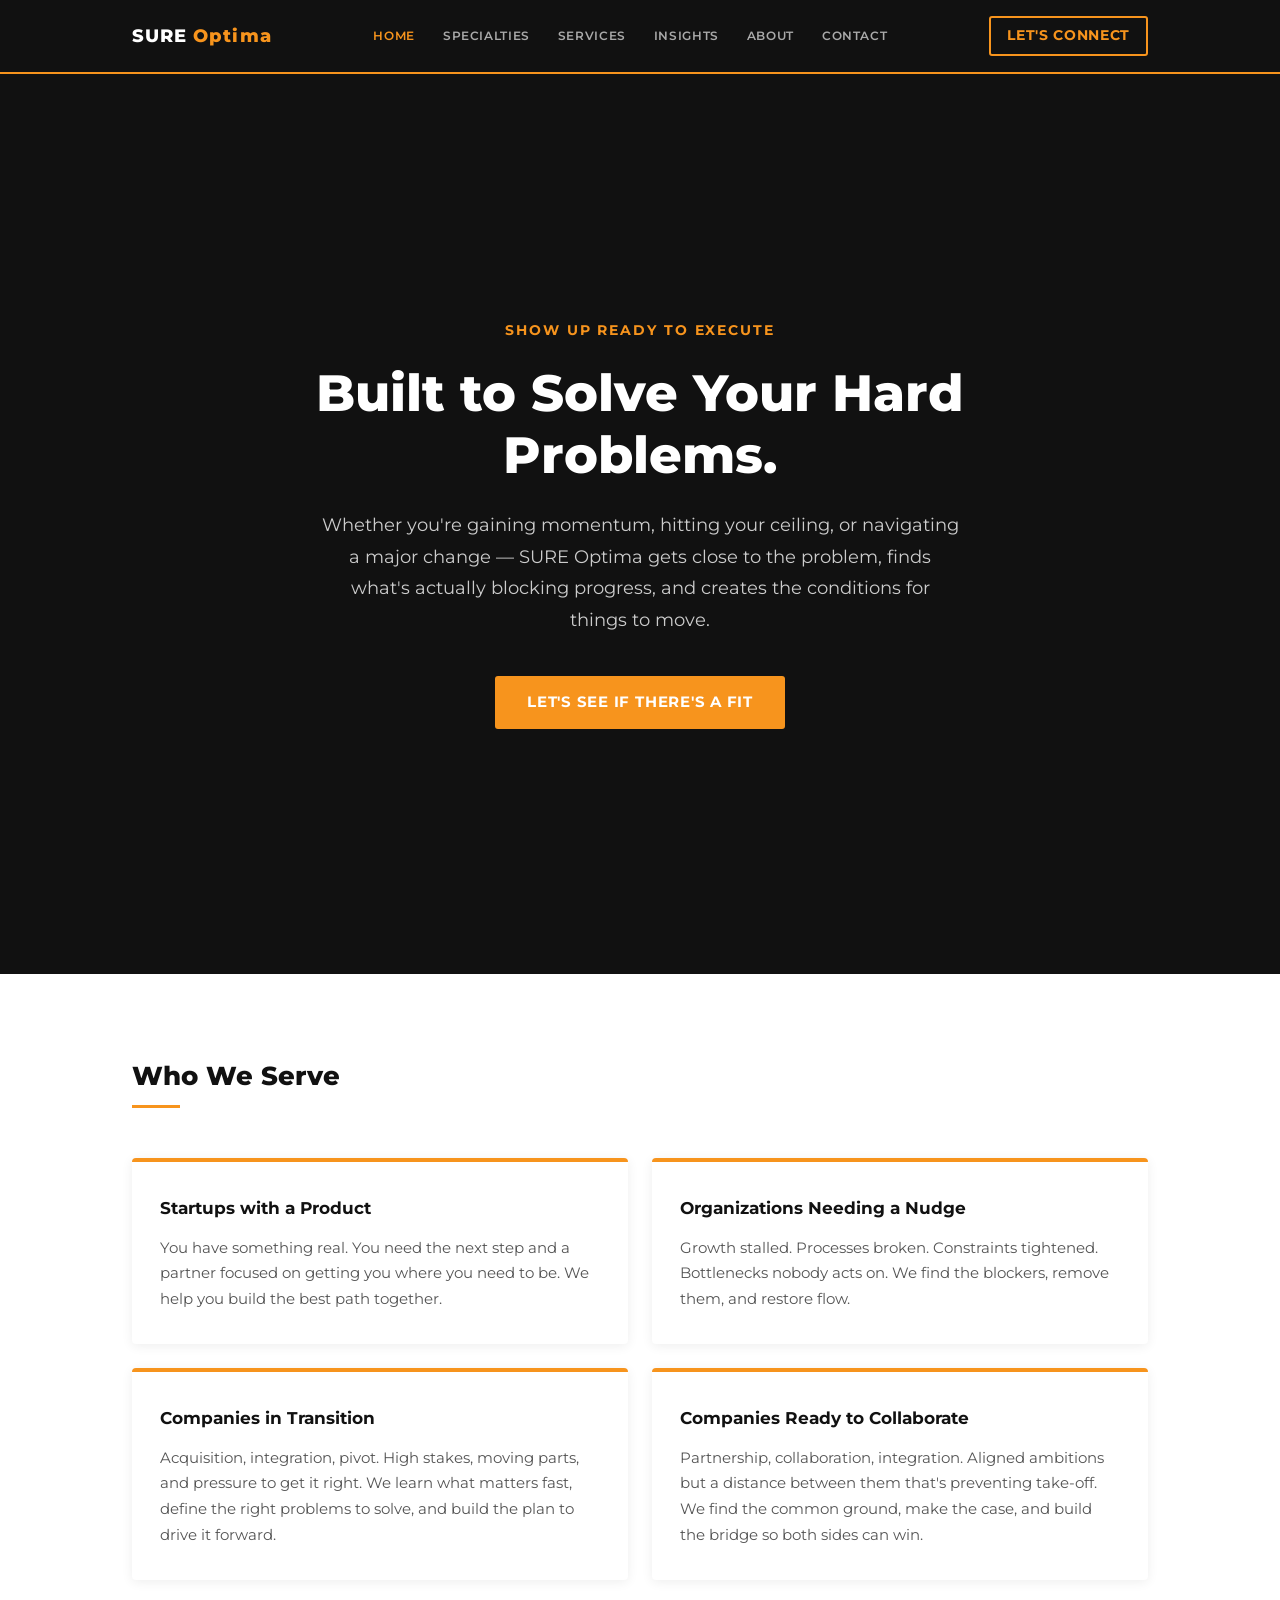
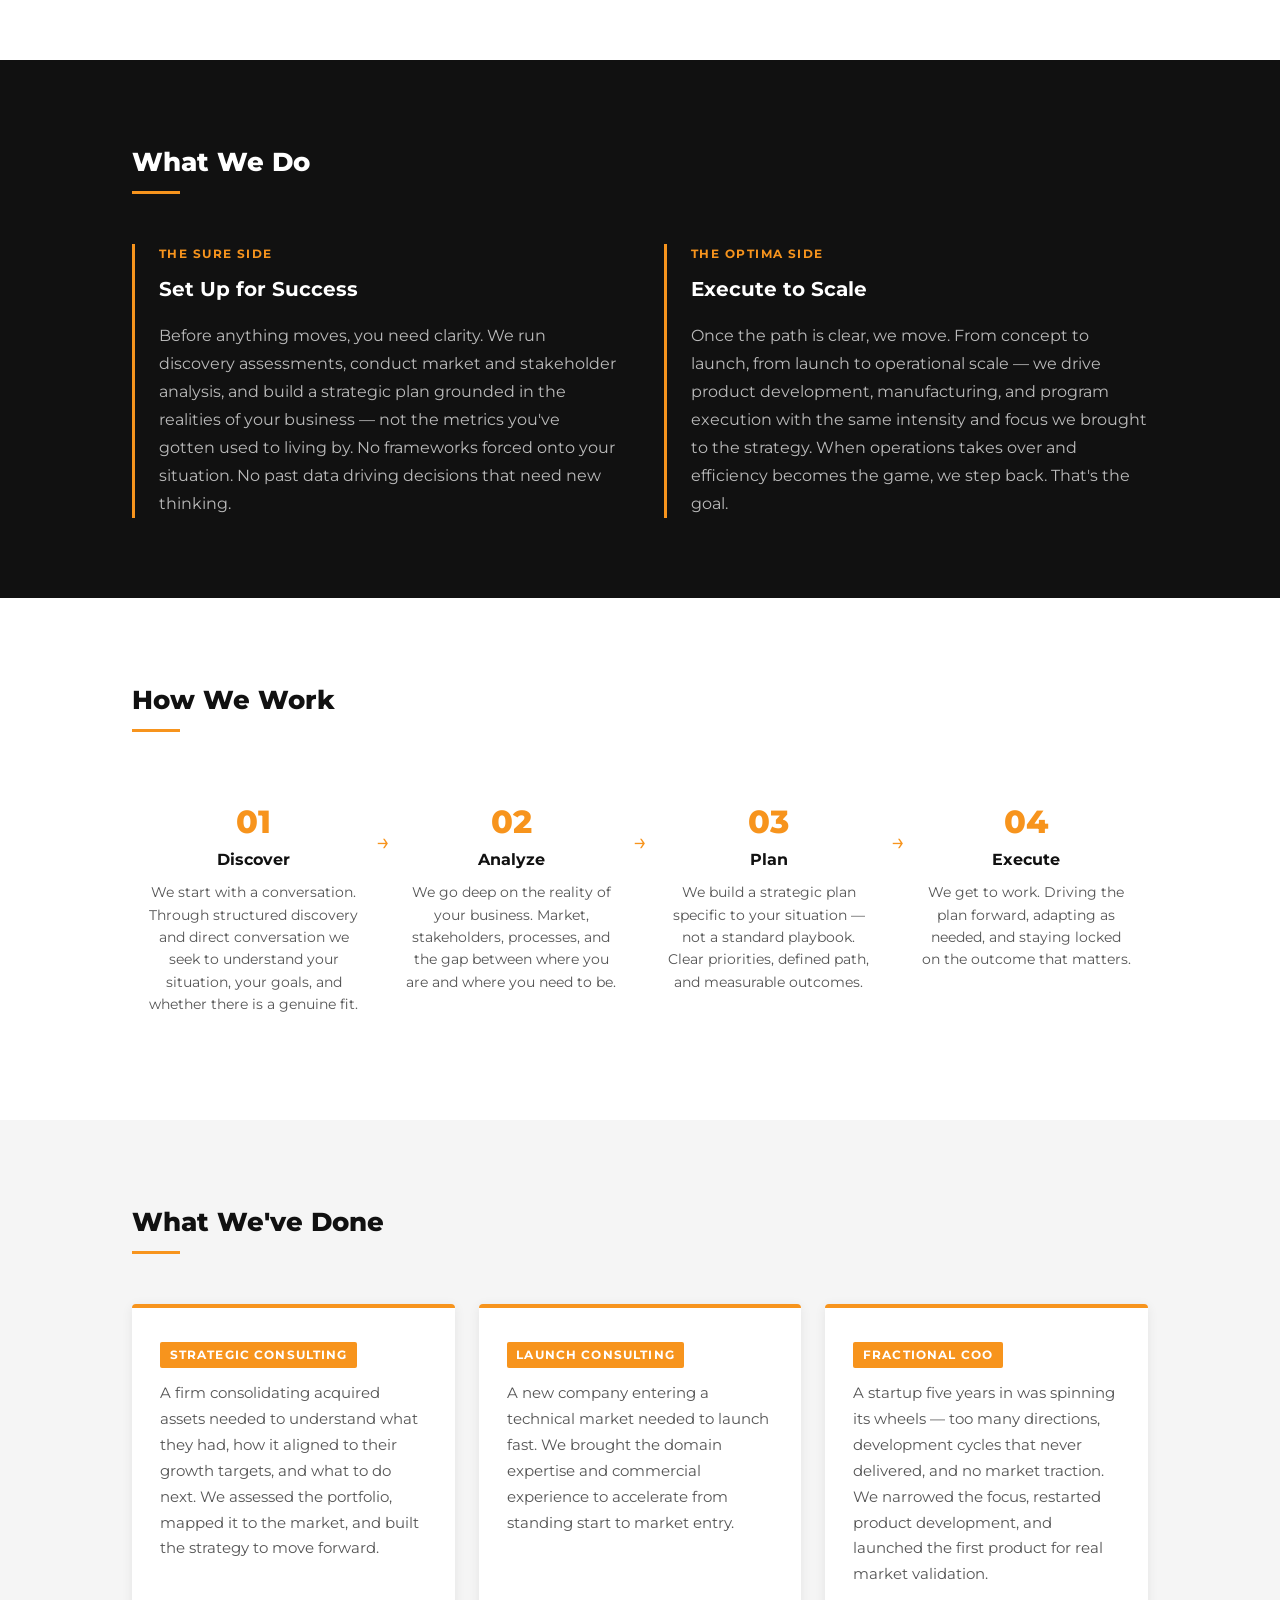
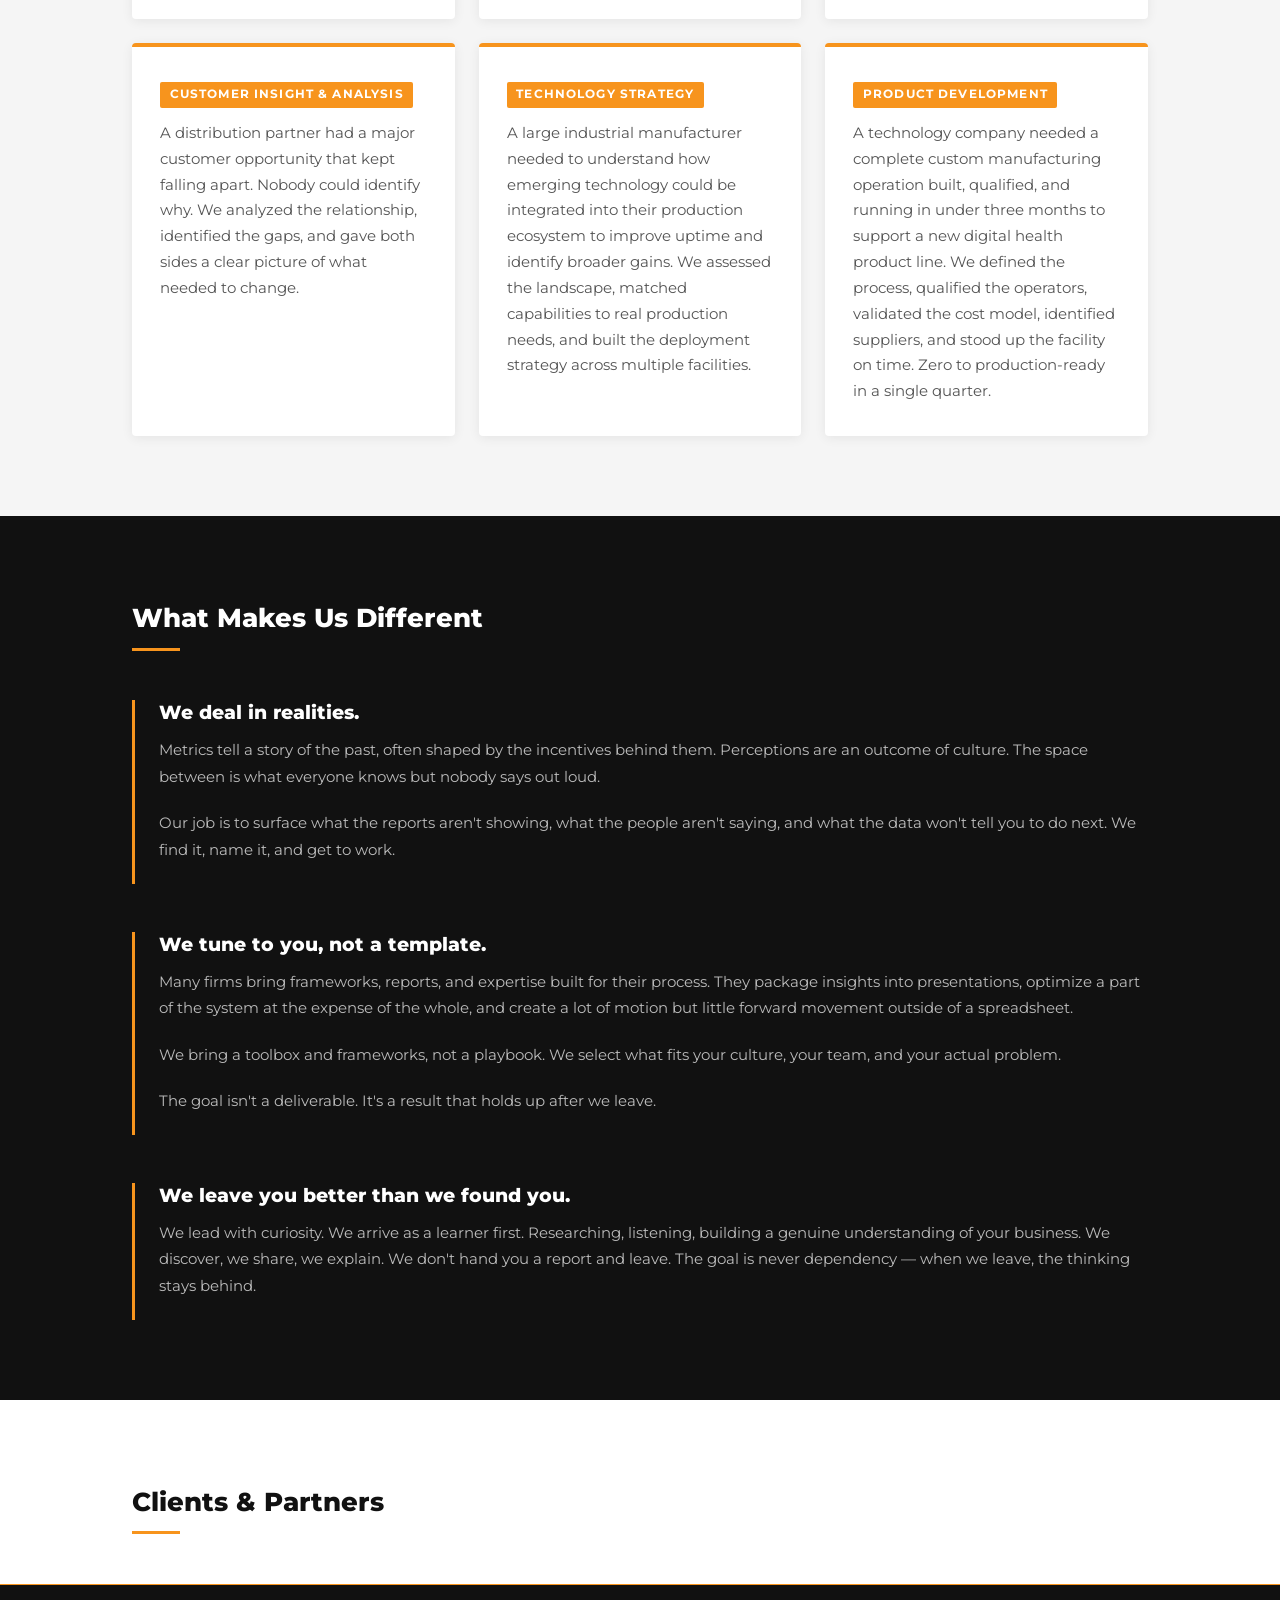
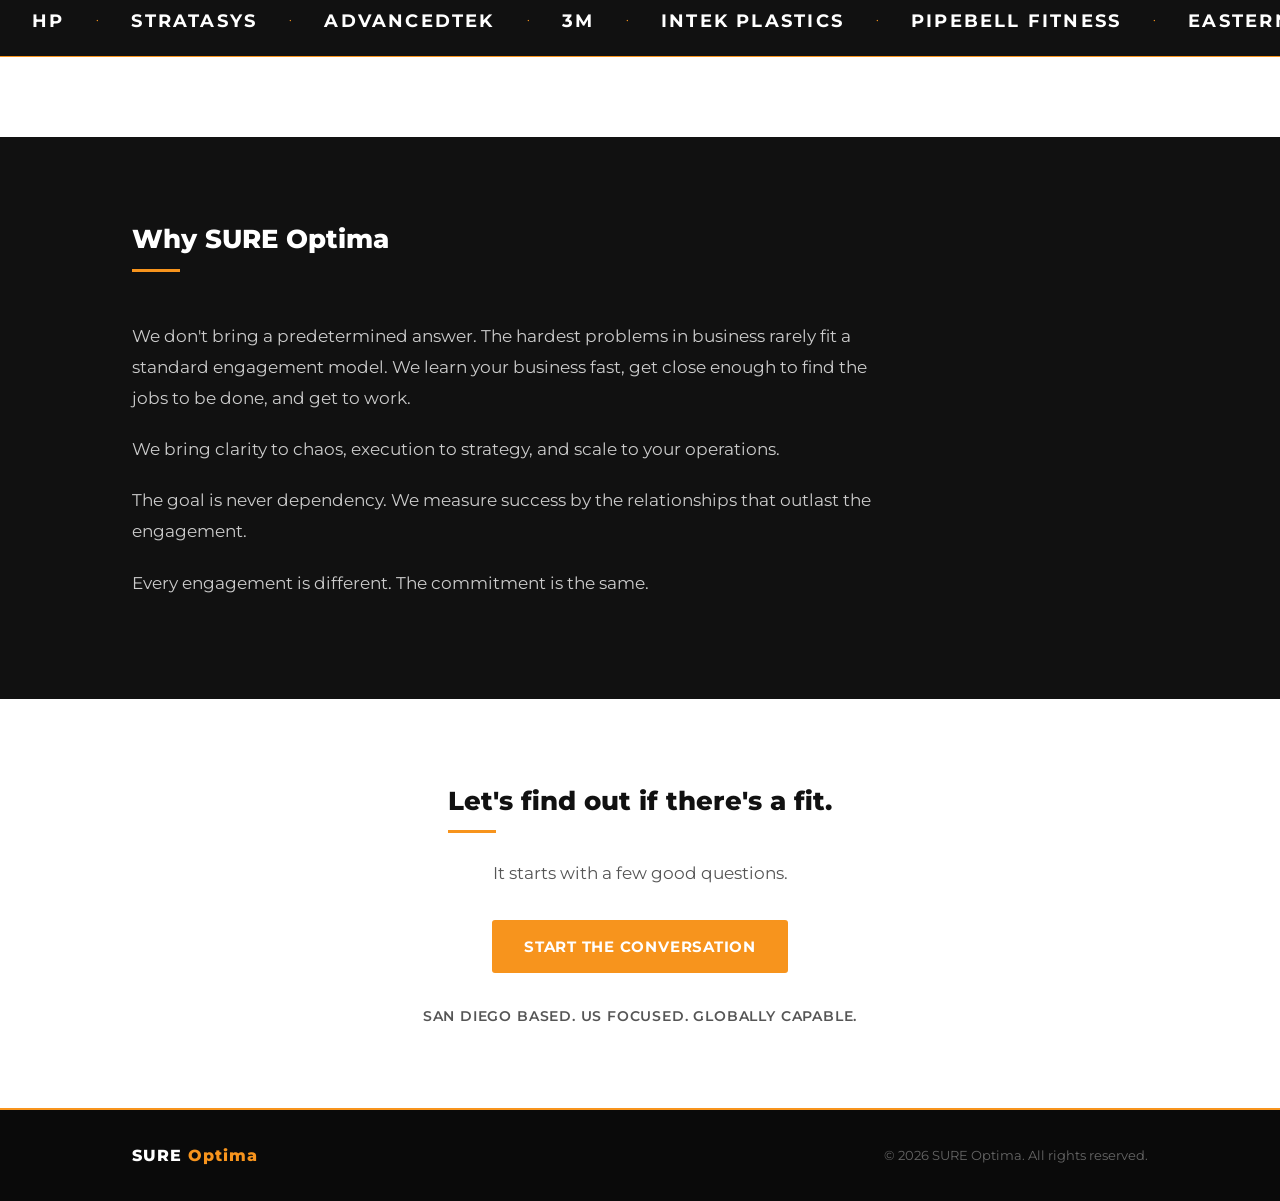
==== commit 50d98272: "Replace logo grid with clean ticker strip. Co-Authored-By: Claude Sonnet 4.6 <noreply@anthropic.com>" ====
--- a/index.html
+++ b/index.html
@@ -233,39 +233,42 @@
     <section id="clients" class="section-white">
       <div class="container">
         <h2 class="section-title">Clients &amp; Partners</h2>
-        <div class="client-grid">
-          <div class="client-card">
-            <img src="arrows.svg" alt="SURE Optima Chevron Icon Mark" class="carousel-arrows">
-            <span class="carousel-name">HP</span>
-          </div>
-          <div class="client-card">
-            <img src="arrows.svg" alt="SURE Optima Chevron Icon Mark" class="carousel-arrows">
-            <span class="carousel-name">Stratasys</span>
-          </div>
-          <div class="client-card">
-            <img src="arrows.svg" alt="SURE Optima Chevron Icon Mark" class="carousel-arrows">
-            <span class="carousel-name">AdvancedTek</span>
-          </div>
-          <div class="client-card">
-            <img src="arrows.svg" alt="SURE Optima Chevron Icon Mark" class="carousel-arrows">
-            <span class="carousel-name">3M</span>
-          </div>
-          <div class="client-card">
-            <img src="arrows.svg" alt="SURE Optima Chevron Icon Mark" class="carousel-arrows">
-            <span class="carousel-name">Intek Plastics</span>
-          </div>
-          <div class="client-card">
-            <img src="arrows.svg" alt="SURE Optima Chevron Icon Mark" class="carousel-arrows">
-            <span class="carousel-name">Pipebell Fitness</span>
-          </div>
-          <div class="client-card">
-            <img src="arrows.svg" alt="SURE Optima Chevron Icon Mark" class="carousel-arrows">
-            <span class="carousel-name">Eastern Additive Solutions</span>
-          </div>
-          <div class="client-card">
-            <img src="arrows.svg" alt="SURE Optima Chevron Icon Mark" class="carousel-arrows">
-            <span class="carousel-name">Icarus Medical</span>
-          </div>
+      </div>
+      <div class="ticker-wrapper">
+        <div class="ticker-track">
+          <span class="ticker-item">HP</span>
+          <span class="ticker-sep">&bull;</span>
+          <span class="ticker-item">Stratasys</span>
+          <span class="ticker-sep">&bull;</span>
+          <span class="ticker-item">AdvancedTek</span>
+          <span class="ticker-sep">&bull;</span>
+          <span class="ticker-item">3M</span>
+          <span class="ticker-sep">&bull;</span>
+          <span class="ticker-item">Intek Plastics</span>
+          <span class="ticker-sep">&bull;</span>
+          <span class="ticker-item">Pipebell Fitness</span>
+          <span class="ticker-sep">&bull;</span>
+          <span class="ticker-item">Eastern Additive Solutions</span>
+          <span class="ticker-sep">&bull;</span>
+          <span class="ticker-item">Icarus Medical</span>
+          <span class="ticker-sep">&bull;</span>
+          <!-- duplicate for seamless loop -->
+          <span class="ticker-item">HP</span>
+          <span class="ticker-sep">&bull;</span>
+          <span class="ticker-item">Stratasys</span>
+          <span class="ticker-sep">&bull;</span>
+          <span class="ticker-item">AdvancedTek</span>
+          <span class="ticker-sep">&bull;</span>
+          <span class="ticker-item">3M</span>
+          <span class="ticker-sep">&bull;</span>
+          <span class="ticker-item">Intek Plastics</span>
+          <span class="ticker-sep">&bull;</span>
+          <span class="ticker-item">Pipebell Fitness</span>
+          <span class="ticker-sep">&bull;</span>
+          <span class="ticker-item">Eastern Additive Solutions</span>
+          <span class="ticker-sep">&bull;</span>
+          <span class="ticker-item">Icarus Medical</span>
+          <span class="ticker-sep">&bull;</span>
         </div>
       </div>
     </section>
--- a/styles.css
+++ b/styles.css
@@ -532,49 +532,50 @@
   text-transform: uppercase;
 }
 
-/* ── §7 Clients & Partners Grid ── */
-
-.client-grid {
-  display: grid;
-  grid-template-columns: repeat(4, 1fr);
-  gap: 1.5rem;
-  margin-top: 2rem;
-}
-
-.client-card {
-  display: flex;
-  flex-direction: column;
+/* ── §7 Clients & Partners Ticker ── */
+
+.ticker-wrapper {
+  overflow: hidden;
+  width: 100%;
+  background: var(--black);
+  border-top: 1px solid var(--orange);
+  border-bottom: 1px solid var(--orange);
+  padding: 1.25rem 0;
+  margin-top: 2.5rem;
+  cursor: default;
+}
+
+.ticker-wrapper:hover .ticker-track {
+  animation-play-state: paused;
+}
+
+.ticker-track {
+  display: flex;
   align-items: center;
-  justify-content: center;
-  gap: 0.75rem;
-  background: var(--white);
-  border: 1.5px solid var(--gray-mid);
-  border-radius: 6px;
-  padding: 3rem 2rem;
-  transition: border-color 0.2s, box-shadow 0.2s, transform 0.2s, filter 0.2s;
-}
-
-.client-card:hover {
-  border-color: var(--orange);
-  box-shadow: 0 4px 16px rgba(247, 148, 29, 0.12);
-  transform: scale(1.03);
-  filter: brightness(1.04);
-}
-
-.carousel-arrows {
-  display: block;
-  width: 60px;
-  height: auto;
-}
-
-.carousel-name {
-  font-size: 1rem;
-  font-weight: 700;
-  color: var(--black);
-  letter-spacing: 0.03em;
-  text-align: center;
-  white-space: normal;
-  line-height: 1.4;
+  width: max-content;
+  white-space: nowrap;
+  animation: ticker-scroll 40s linear infinite;
+}
+
+@keyframes ticker-scroll {
+  0%   { transform: translateX(0); }
+  100% { transform: translateX(-50%); }
+}
+
+.ticker-item {
+  font-size: 1.15rem;
+  font-weight: 700;
+  letter-spacing: 0.12em;
+  text-transform: uppercase;
+  color: var(--white);
+  padding: 0 2rem;
+}
+
+.ticker-sep {
+  color: var(--orange);
+  font-size: 0.55rem;
+  flex-shrink: 0;
+  line-height: 1;
 }
 
 /* ── Body text (light-section paragraphs) ── */
@@ -891,10 +892,6 @@
     grid-template-columns: 1fr;
   }
 
-  .client-grid {
-    grid-template-columns: repeat(2, 1fr);
-  }
-
   .cards-value {
     grid-auto-rows: auto;
   }
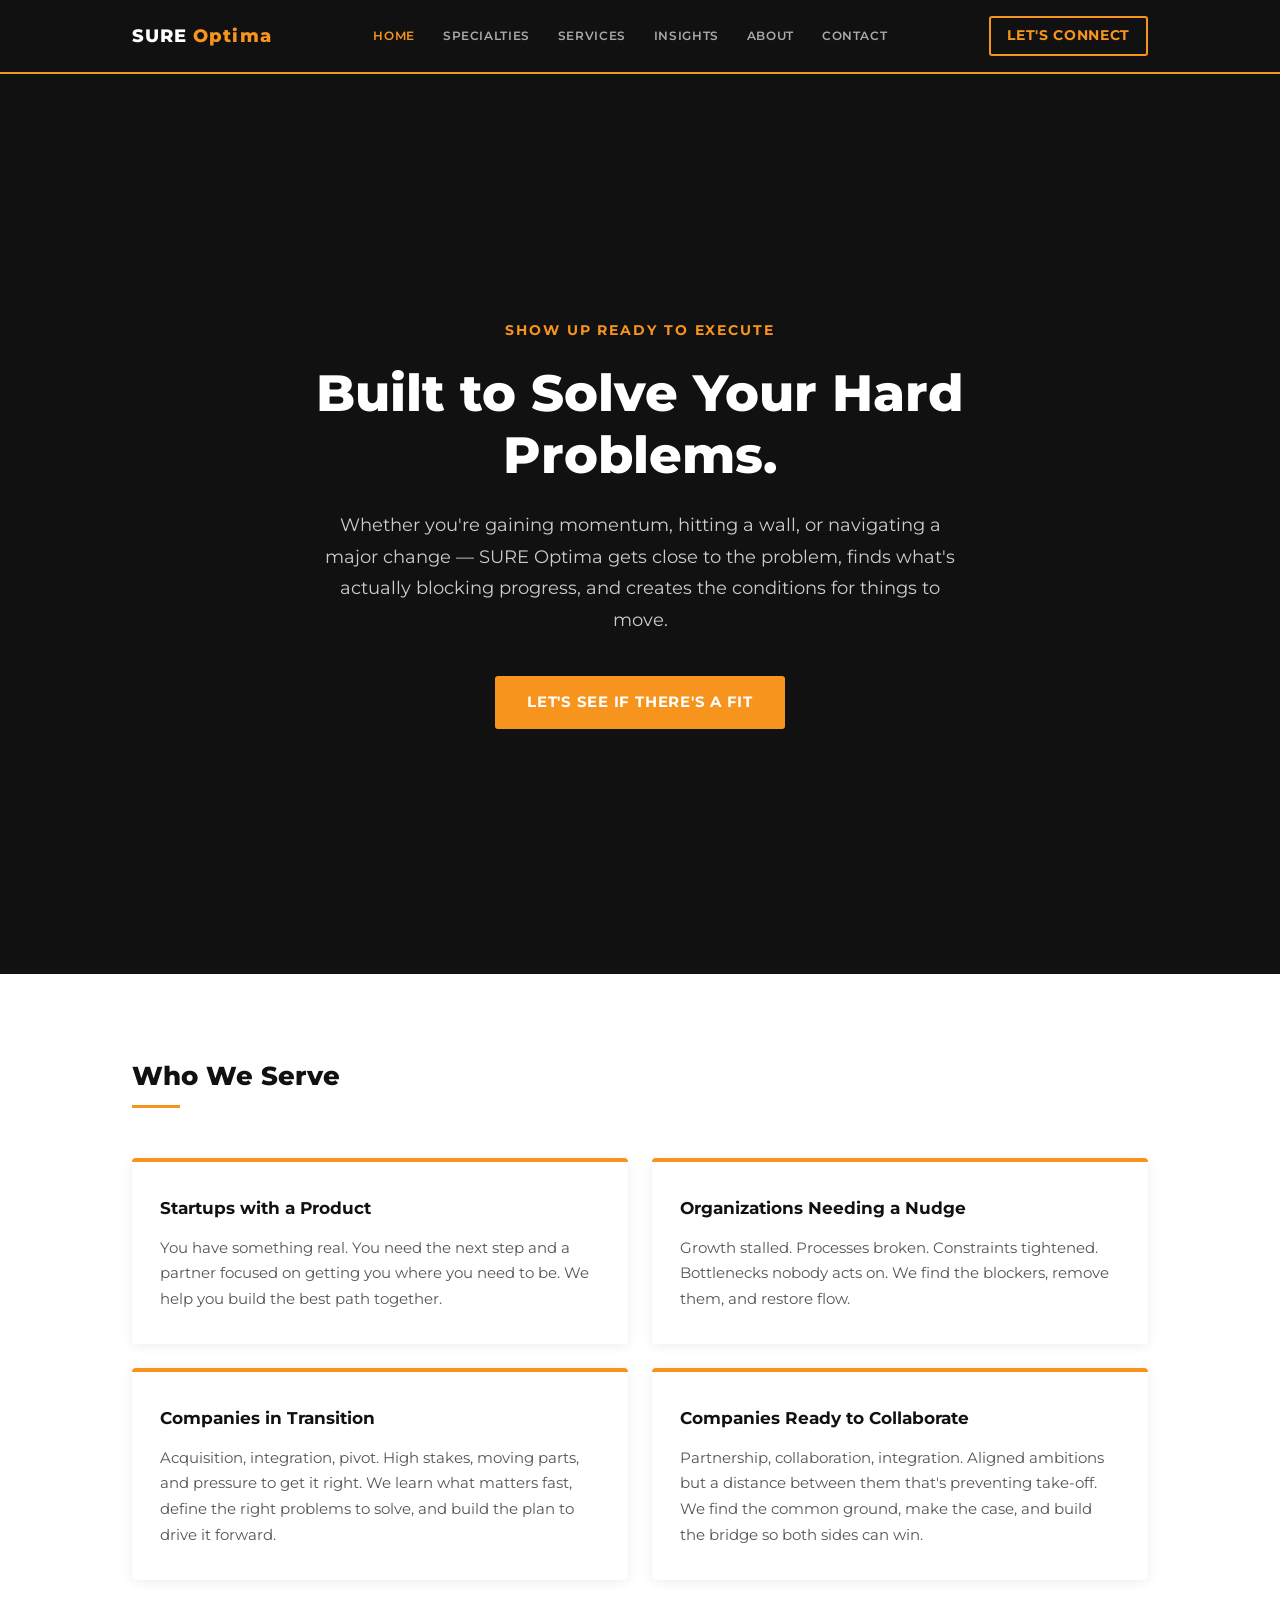
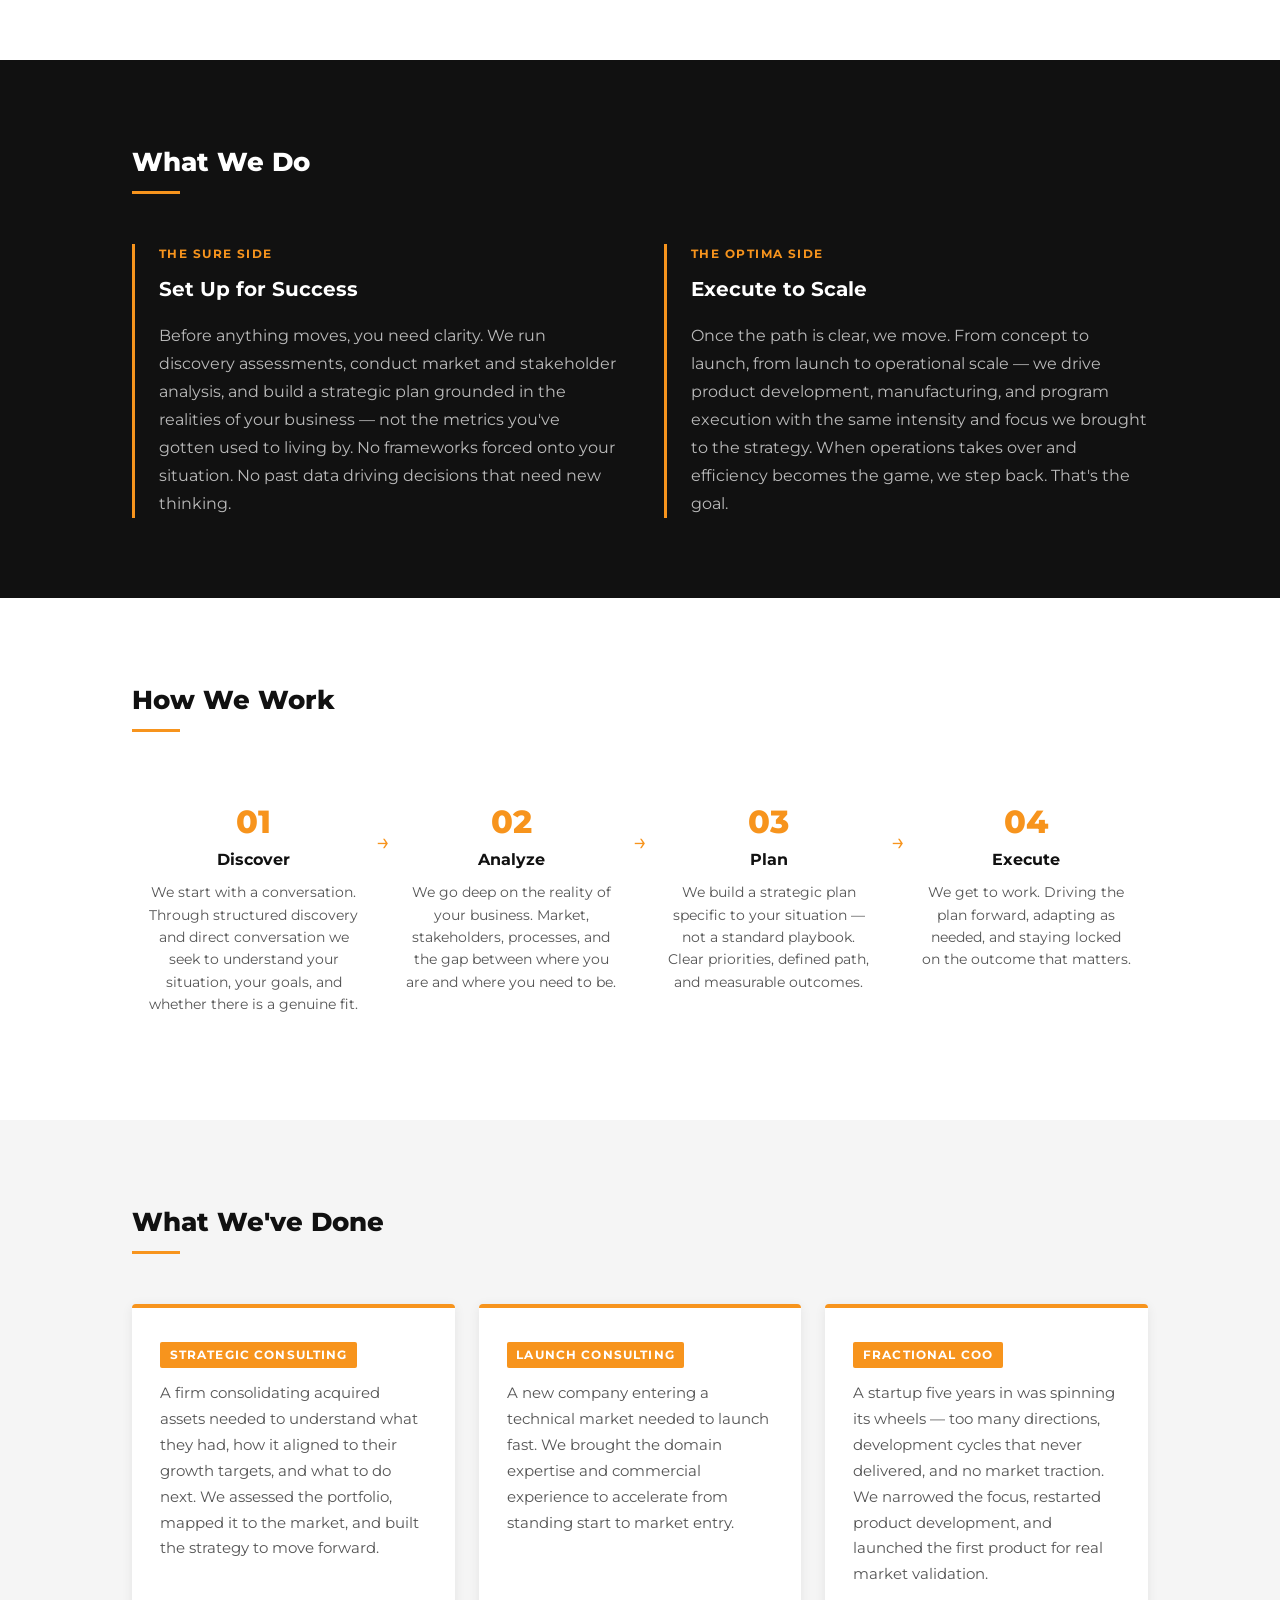
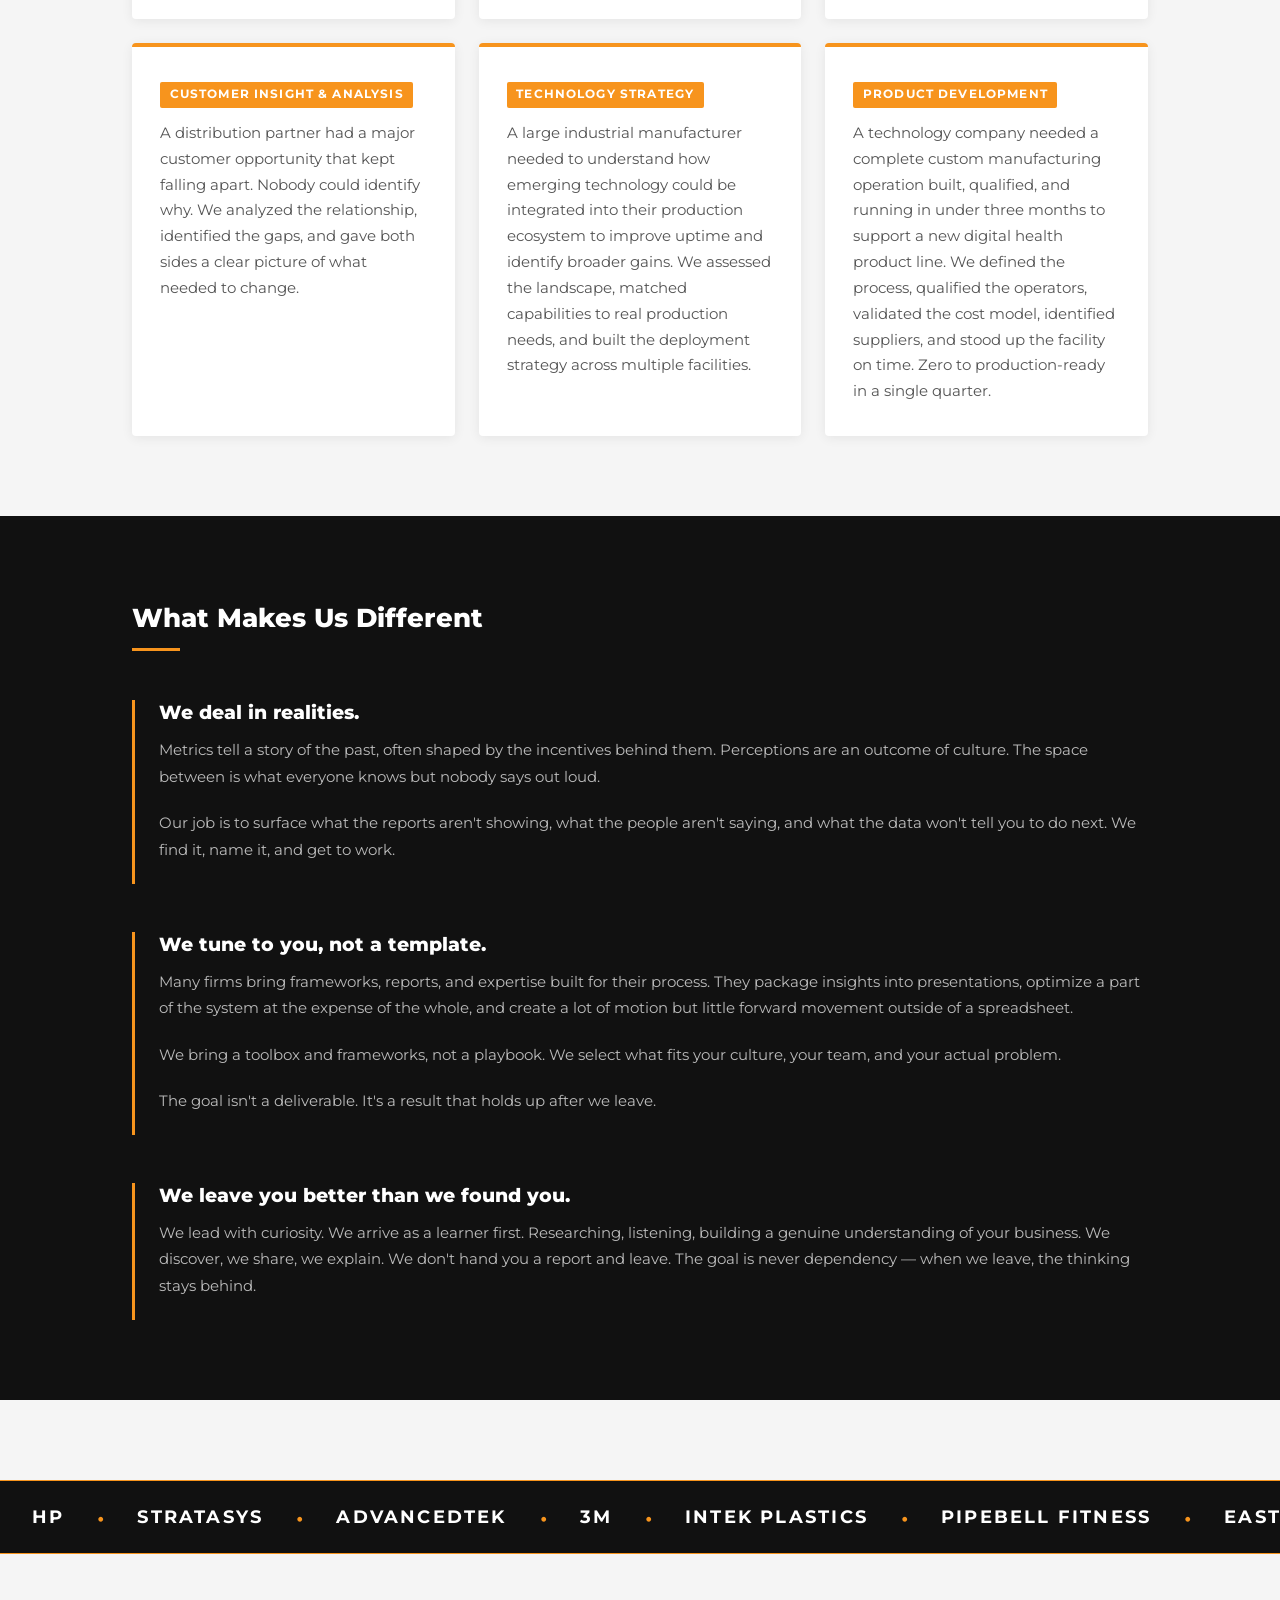
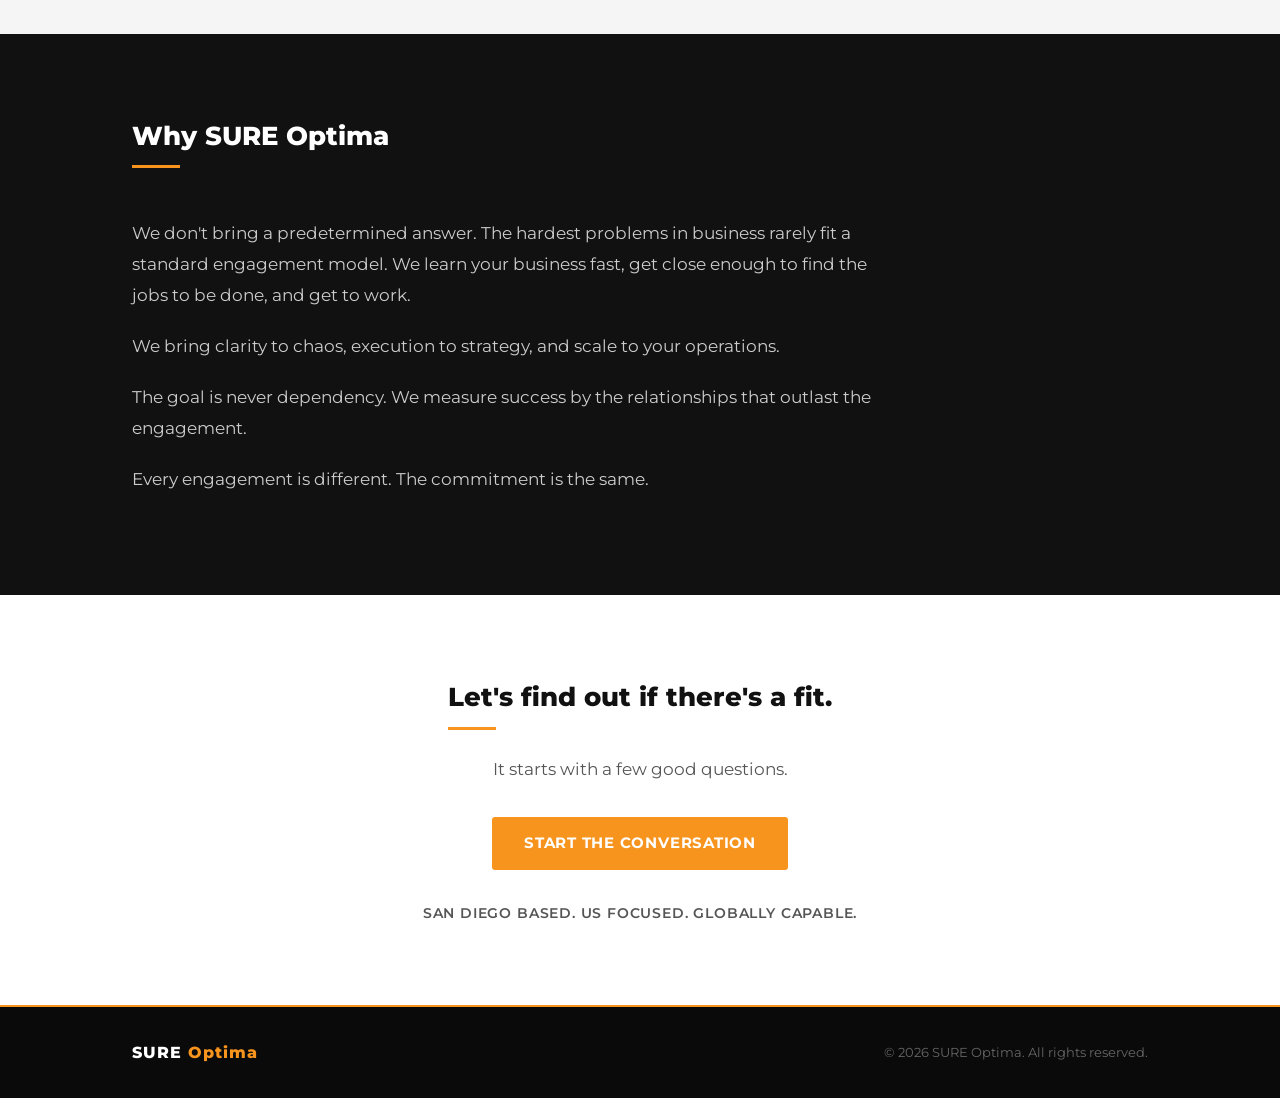
==== commit 4a60fd81: "Tighten ticker section height, remove headline, add gray background. Co-Authored-By: Claude Sonnet 4" ====
--- a/index.html
+++ b/index.html
@@ -62,7 +62,7 @@
     <div class="container hero-inner">
       <p class="tagline">Show Up Ready to Execute</p>
       <h1>Built to Solve Your Hard Problems.</h1>
-      <p class="hero-sub">Whether you're gaining momentum, hitting your ceiling, or navigating a major change — SURE Optima gets close to the problem, finds what's actually blocking progress, and creates the conditions for things to move.</p>
+      <p class="hero-sub">Whether you're gaining momentum, hitting a wall, or navigating a major change — SURE Optima gets close to the problem, finds what's actually blocking progress, and creates the conditions for things to move.</p>
       <a href="contact.html" class="btn">Let's See If There's a Fit</a>
     </div>
   </section>
@@ -230,10 +230,7 @@
     </section>
 
     <!-- §7 Clients & Partners -->
-    <section id="clients" class="section-white">
-      <div class="container">
-        <h2 class="section-title">Clients &amp; Partners</h2>
-      </div>
+    <section id="clients" class="section-gray ticker-section">
       <div class="ticker-wrapper">
         <div class="ticker-track">
           <span class="ticker-item">HP</span>
--- a/styles.css
+++ b/styles.css
@@ -534,6 +534,10 @@
 
 /* ── §7 Clients & Partners Ticker ── */
 
+.ticker-section {
+  padding: 1.5rem 0;
+}
+
 .ticker-wrapper {
   overflow: hidden;
   width: 100%;
@@ -541,7 +545,6 @@
   border-top: 1px solid var(--orange);
   border-bottom: 1px solid var(--orange);
   padding: 1.25rem 0;
-  margin-top: 2.5rem;
   cursor: default;
 }
 
@@ -573,7 +576,7 @@
 
 .ticker-sep {
   color: var(--orange);
-  font-size: 0.55rem;
+  font-size: 2rem;
   flex-shrink: 0;
   line-height: 1;
 }
